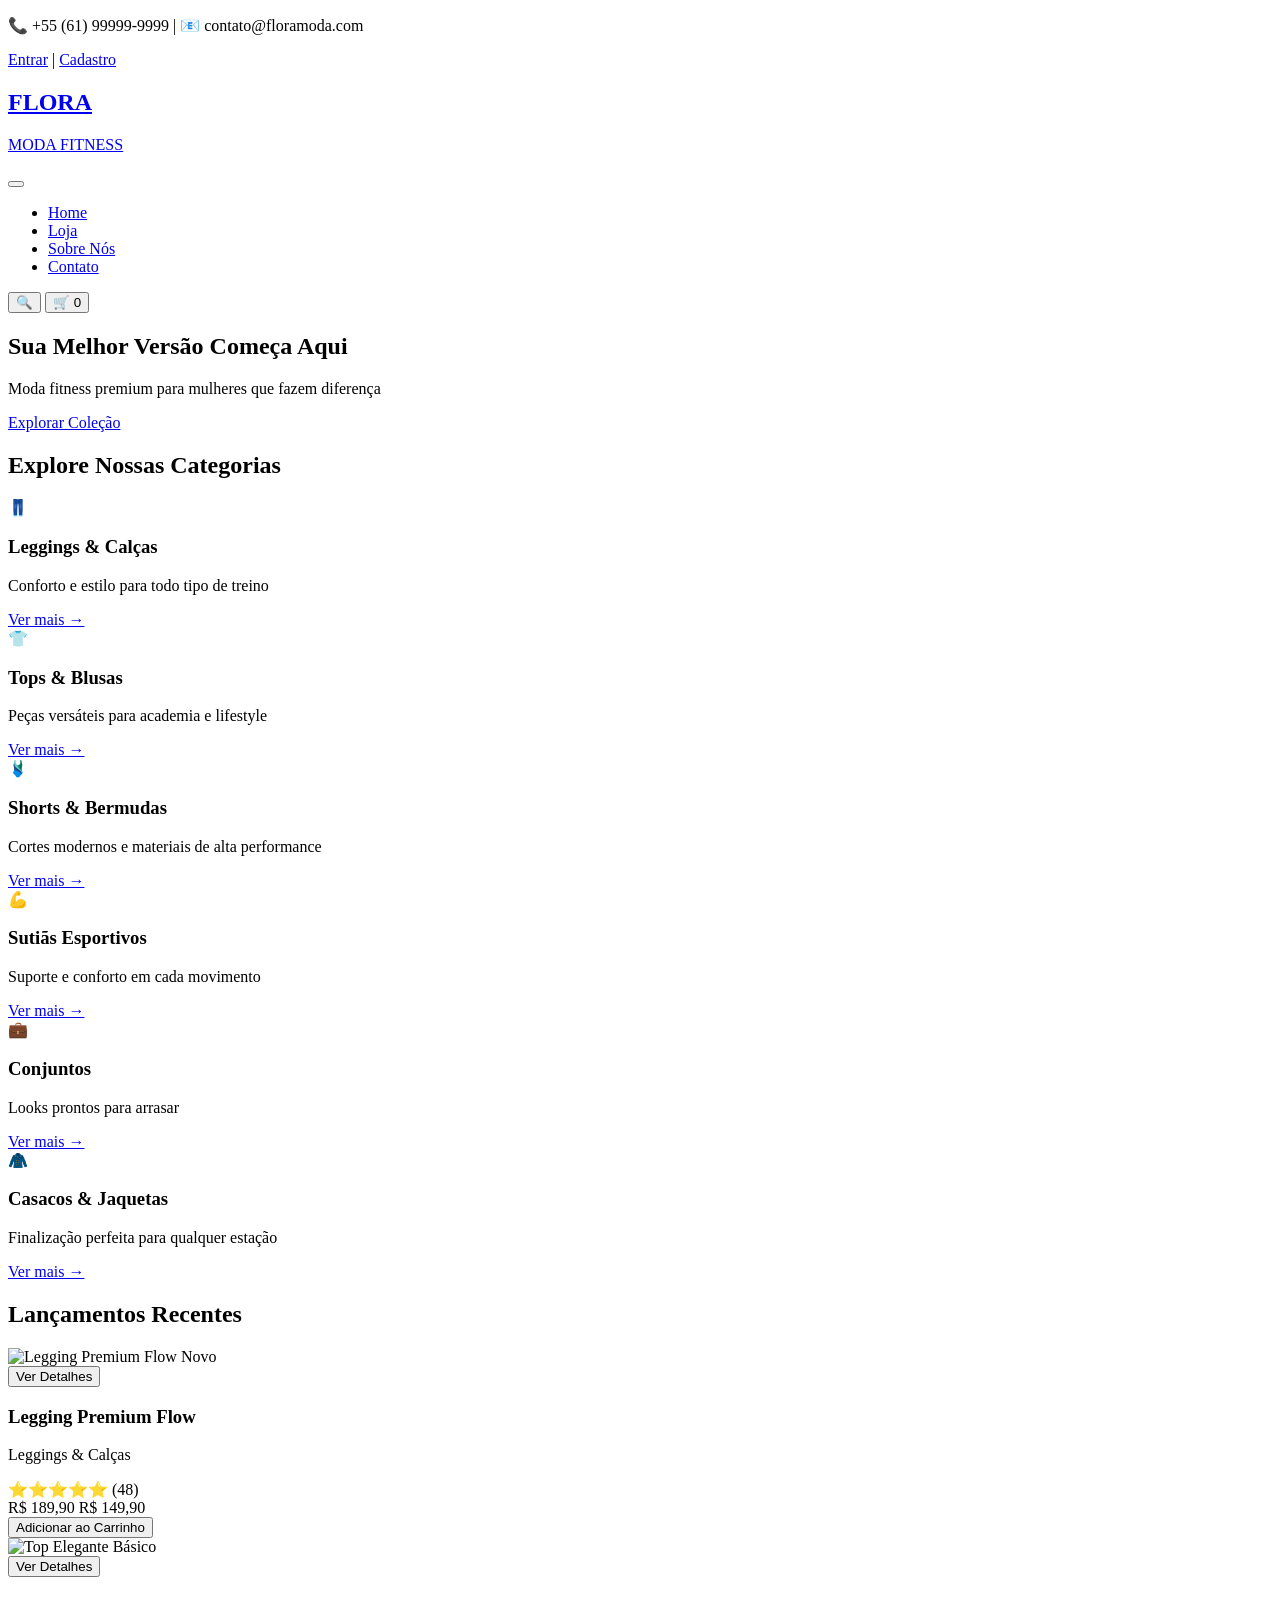
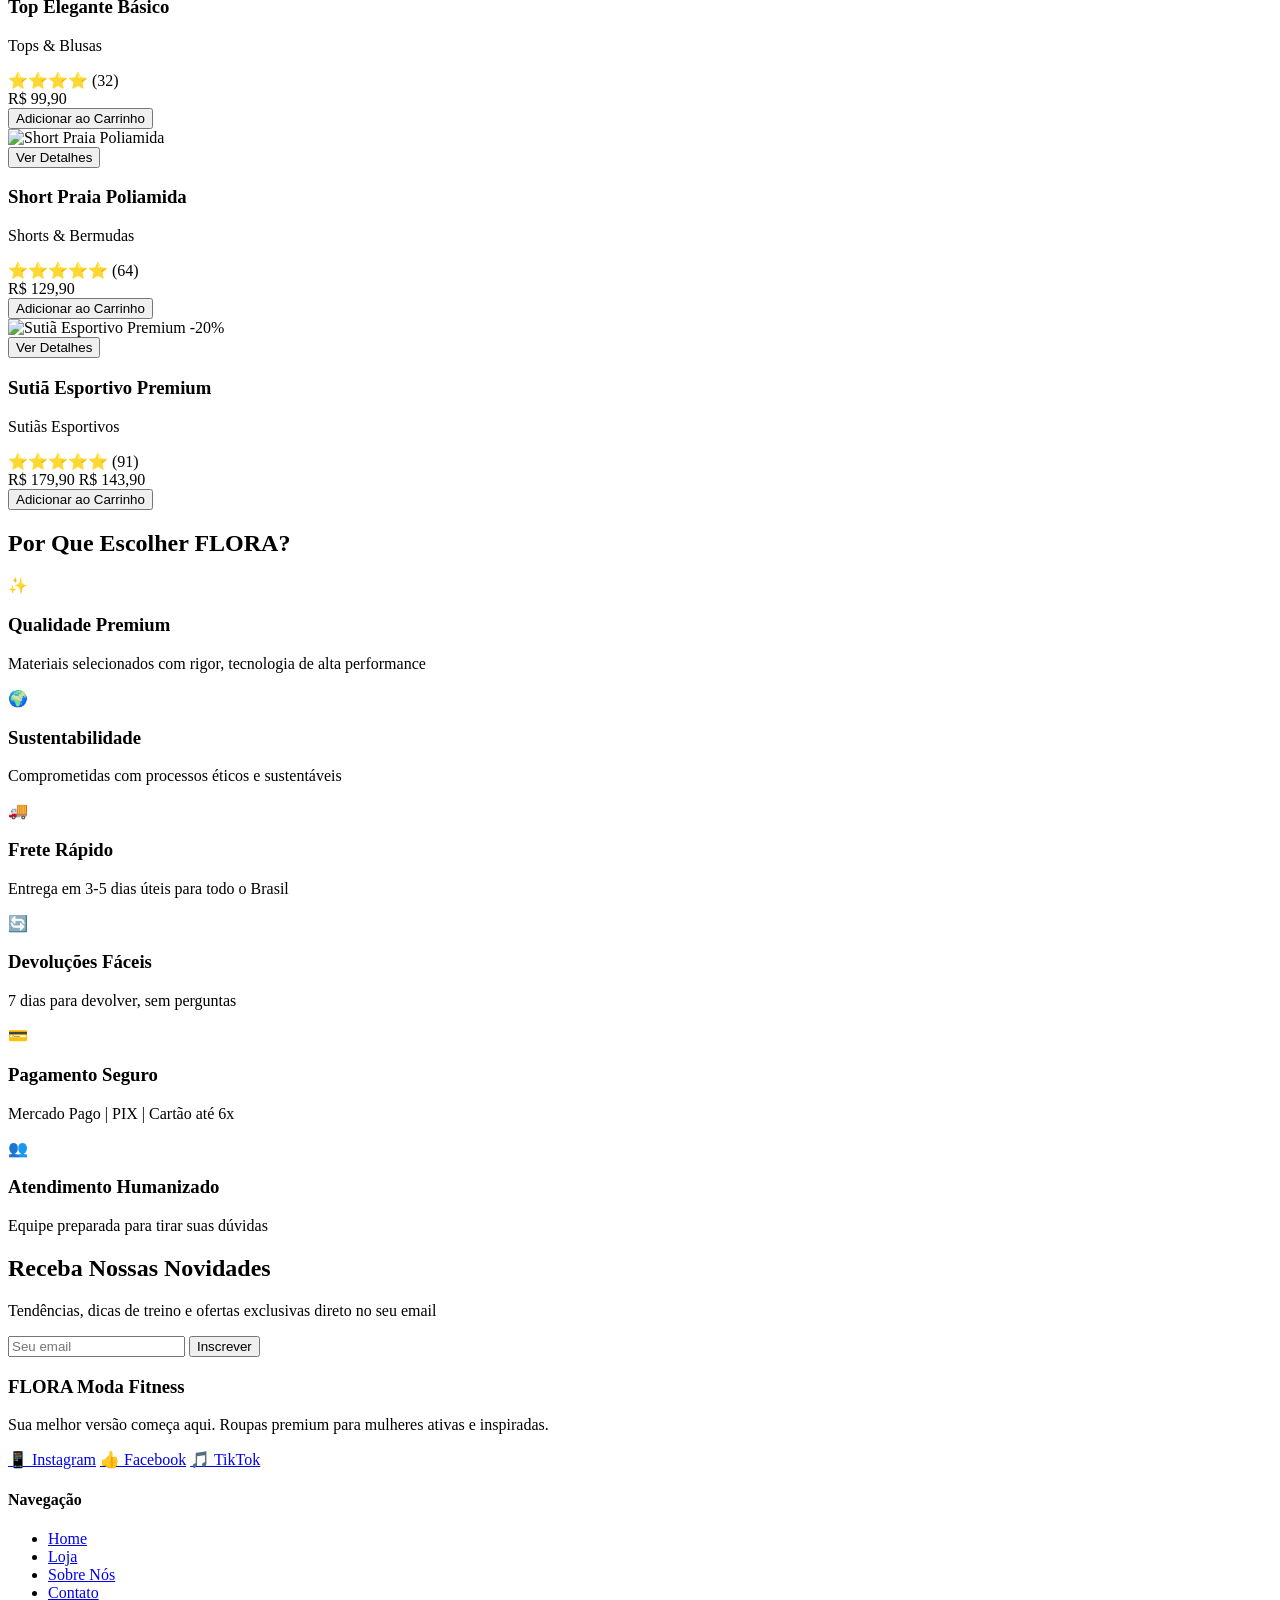
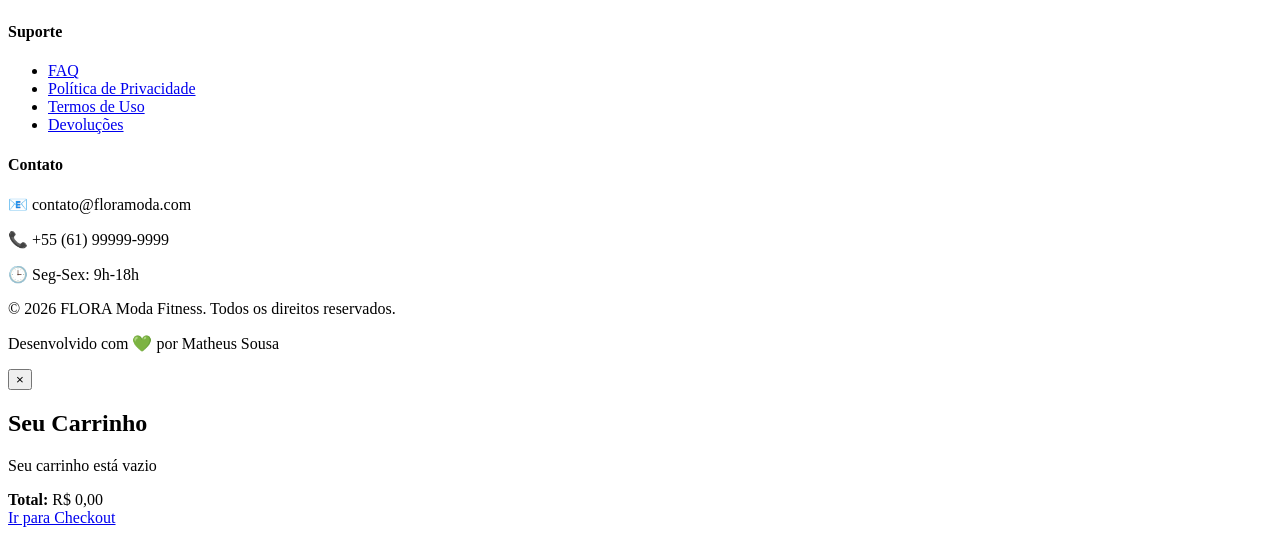
==== index.html @ bccee23c "first" ====
<!DOCTYPE html>
<html lang="pt-BR">
<head>
    <meta charset="UTF-8">
    <meta name="viewport" content="width=device-width, initial-scale=1.0">
    <meta name="description" content="FLORA Moda Fitness - Roupas premium para mulheres ativas">
    <title>FLORA Moda Fitness | Roupas Premium para Treino e Lifestyle</title>
    
    <link rel="stylesheet" href="css/style.css">
    <link rel="stylesheet" href="css/componentes.css">
    <link rel="stylesheet" href="css/responsivo.css">
    <link rel="preconnect" href="https://fonts.googleapis.com">
    <link rel="preconnect" href="https://fonts.gstatic.com" crossorigin>
    <link href="https://fonts.googleapis.com/css2?family=Playfair+Display:wght@700&family=Poppins:wght@300;400;600;700&display=swap" rel="stylesheet">
</head>
<body>
    <!-- HEADER/NAVEGAÇÃO -->
    <header class="header">
        <div class="header-top">
            <div class="container">
                <div class="header-top-content">
                    <p>📞 +55 (61) 99999-9999 | 📧 contato@floramoda.com</p>
                    <div class="header-links">
                        <a href="#">Entrar</a>
                        <span>|</span>
                        <a href="#">Cadastro</a>
                    </div>
                </div>
            </div>
        </div>

        <nav class="navbar">
            <div class="container">
                <div class="navbar-content">
                    <div class="logo">
                        <a href="index.html">
                            <h1>FLORA</h1>
                            <p>MODA FITNESS</p>
                        </a>
                    </div>

                    <button class="menu-toggle" id="menuToggle">
                        <span></span>
                        <span></span>
                        <span></span>
                    </button>

                    <ul class="nav-links" id="navLinks">
                        <li><a href="index.html">Home</a></li>
                        <li><a href="pages/catalogo.html">Loja</a></li>
                        <li><a href="pages/sobre.html">Sobre Nós</a></li>
                        <li><a href="pages/contato.html">Contato</a></li>
                    </ul>

                    <div class="header-actions">
                        <button class="btn-search">🔍</button>
                        <button class="btn-cart" id="cartBtn">
                            🛒
                            <span class="cart-count" id="cartCount">0</span>
                        </button>
                    </div>
                </div>
            </div>
        </nav>
    </header>

    <!-- HERO SECTION -->
    <section class="hero">
        <div class="hero-content">
            <h2>Sua Melhor Versão Começa Aqui</h2>
            <p>Moda fitness premium para mulheres que fazem diferença</p>
            <a href="pages/catalogo.html" class="btn btn-primary">Explorar Coleção</a>
        </div>
    </section>

    <!-- CATEGORIAS PRINCIPAIS -->
    <section class="categorias">
        <div class="container">
            <h2 class="section-title">Explore Nossas Categorias</h2>
            <div class="categorias-grid">
                <div class="categoria-card">
                    <div class="categoria-icon">👖</div>
                    <h3>Leggings & Calças</h3>
                    <p>Conforto e estilo para todo tipo de treino</p>
                    <a href="pages/catalogo.html?cat=leggings" class="link-arrow">Ver mais →</a>
                </div>
                <div class="categoria-card">
                    <div class="categoria-icon">👕</div>
                    <h3>Tops & Blusas</h3>
                    <p>Peças versáteis para academia e lifestyle</p>
                    <a href="pages/catalogo.html?cat=tops" class="link-arrow">Ver mais →</a>
                </div>
                <div class="categoria-card">
                    <div class="categoria-icon">🩱</div>
                    <h3>Shorts & Bermudas</h3>
                    <p>Cortes modernos e materiais de alta performance</p>
                    <a href="pages/catalogo.html?cat=shorts" class="link-arrow">Ver mais →</a>
                </div>
                <div class="categoria-card">
                    <div class="categoria-icon">💪</div>
                    <h3>Sutiãs Esportivos</h3>
                    <p>Suporte e conforto em cada movimento</p>
                    <a href="pages/catalogo.html?cat=sutias" class="link-arrow">Ver mais →</a>
                </div>
                <div class="categoria-card">
                    <div class="categoria-icon">💼</div>
                    <h3>Conjuntos</h3>
                    <p>Looks prontos para arrasar</p>
                    <a href="pages/catalogo.html?cat=conjuntos" class="link-arrow">Ver mais →</a>
                </div>
                <div class="categoria-card">
                    <div class="categoria-icon">🧥</div>
                    <h3>Casacos & Jaquetas</h3>
                    <p>Finalização perfeita para qualquer estação</p>
                    <a href="pages/catalogo.html?cat=casacos" class="link-arrow">Ver mais →</a>
                </div>
            </div>
        </div>
    </section>

    <!-- PRODUTOS EM DESTAQUE -->
    <section class="destaques">
        <div class="container">
            <h2 class="section-title">Lançamentos Recentes</h2>
            <div class="produtos-grid">
                <div class="produto-card">
                    <div class="produto-imagem">
                        <img src="assets/imagens/produtos/legging-premium.jpg" alt="Legging Premium Flow">
                        <span class="badge-novo">Novo</span>
                        <div class="produto-hover">
                            <button class="btn btn-secondary">Ver Detalhes</button>
                        </div>
                    </div>
                    <div class="produto-info">
                        <h3>Legging Premium Flow</h3>
                        <p class="categoria-label">Leggings & Calças</p>
                        <div class="rating">⭐⭐⭐⭐⭐ (48)</div>
                        <div class="produto-preco">
                            <span class="preco-original">R$ 189,90</span>
                            <span class="preco-atual">R$ 149,90</span>
                        </div>
                        <button class="btn btn-add-cart" data-produto="1">Adicionar ao Carrinho</button>
                    </div>
                </div>

                <div class="produto-card">
                    <div class="produto-imagem">
                        <img src="assets/imagens/produtos/top-elegante.jpg" alt="Top Elegante Básico">
                        <div class="produto-hover">
                            <button class="btn btn-secondary">Ver Detalhes</button>
                        </div>
                    </div>
                    <div class="produto-info">
                        <h3>Top Elegante Básico</h3>
                        <p class="categoria-label">Tops & Blusas</p>
                        <div class="rating">⭐⭐⭐⭐ (32)</div>
                        <div class="produto-preco">
                            <span class="preco-atual">R$ 99,90</span>
                        </div>
                        <button class="btn btn-add-cart" data-produto="2">Adicionar ao Carrinho</button>
                    </div>
                </div>

                <div class="produto-card">
                    <div class="produto-imagem">
                        <img src="assets/imagens/produtos/short-premium.jpg" alt="Short Praia Poliamida">
                        <div class="produto-hover">
                            <button class="btn btn-secondary">Ver Detalhes</button>
                        </div>
                    </div>
                    <div class="produto-info">
                        <h3>Short Praia Poliamida</h3>
                        <p class="categoria-label">Shorts & Bermudas</p>
                        <div class="rating">⭐⭐⭐⭐⭐ (64)</div>
                        <div class="produto-preco">
                            <span class="preco-atual">R$ 129,90</span>
                        </div>
                        <button class="btn btn-add-cart" data-produto="3">Adicionar ao Carrinho</button>
                    </div>
                </div>

                <div class="produto-card">
                    <div class="produto-imagem">
                        <img src="assets/imagens/produtos/sutia-esportivo.jpg" alt="Sutiã Esportivo Premium">
                        <span class="badge-desconto">-20%</span>
                        <div class="produto-hover">
                            <button class="btn btn-secondary">Ver Detalhes</button>
                        </div>
                    </div>
                    <div class="produto-info">
                        <h3>Sutiã Esportivo Premium</h3>
                        <p class="categoria-label">Sutiãs Esportivos</p>
                        <div class="rating">⭐⭐⭐⭐⭐ (91)</div>
                        <div class="produto-preco">
                            <span class="preco-original">R$ 179,90</span>
                            <span class="preco-atual">R$ 143,90</span>
                        </div>
                        <button class="btn btn-add-cart" data-produto="4">Adicionar ao Carrinho</button>
                    </div>
                </div>
            </div>
        </div>
    </section>

    <!-- SEÇÃO POR QUE FLORA -->
    <section class="diferenciais">
        <div class="container">
            <h2 class="section-title">Por Que Escolher FLORA?</h2>
            <div class="diferenciais-grid">
                <div class="diferencial-item">
                    <div class="diferencial-icon">✨</div>
                    <h3>Qualidade Premium</h3>
                    <p>Materiais selecionados com rigor, tecnologia de alta performance</p>
                </div>
                <div class="diferencial-item">
                    <div class="diferencial-icon">🌍</div>
                    <h3>Sustentabilidade</h3>
                    <p>Comprometidas com processos éticos e sustentáveis</p>
                </div>
                <div class="diferencial-item">
                    <div class="diferencial-icon">🚚</div>
                    <h3>Frete Rápido</h3>
                    <p>Entrega em 3-5 dias úteis para todo o Brasil</p>
                </div>
                <div class="diferencial-item">
                    <div class="diferencial-icon">🔄</div>
                    <h3>Devoluções Fáceis</h3>
                    <p>7 dias para devolver, sem perguntas</p>
                </div>
                <div class="diferencial-item">
                    <div class="diferencial-icon">💳</div>
                    <h3>Pagamento Seguro</h3>
                    <p>Mercado Pago | PIX | Cartão até 6x</p>
                </div>
                <div class="diferencial-item">
                    <div class="diferencial-icon">👥</div>
                    <h3>Atendimento Humanizado</h3>
                    <p>Equipe preparada para tirar suas dúvidas</p>
                </div>
            </div>
        </div>
    </section>

    <!-- NEWSLETTER -->
    <section class="newsletter">
        <div class="container">
            <div class="newsletter-content">
                <h2>Receba Nossas Novidades</h2>
                <p>Tendências, dicas de treino e ofertas exclusivas direto no seu email</p>
                <form class="newsletter-form" id="newsletterForm">
                    <input type="email" placeholder="Seu email" required>
                    <button type="submit" class="btn btn-primary">Inscrever</button>
                </form>
            </div>
        </div>
    </section>

    <!-- FOOTER -->
    <footer class="footer">
        <div class="container">
            <div class="footer-content">
                <div class="footer-section">
                    <h3>FLORA Moda Fitness</h3>
                    <p>Sua melhor versão começa aqui. Roupas premium para mulheres ativas e inspiradas.</p>
                    <div class="social-links">
                        <a href="#" title="Instagram">📱 Instagram</a>
                        <a href="#" title="Facebook">👍 Facebook</a>
                        <a href="#" title="TikTok">🎵 TikTok</a>
                    </div>
                </div>
                <div class="footer-section">
                    <h4>Navegação</h4>
                    <ul>
                        <li><a href="index.html">Home</a></li>
                        <li><a href="pages/catalogo.html">Loja</a></li>
                        <li><a href="pages/sobre.html">Sobre Nós</a></li>
                        <li><a href="pages/contato.html">Contato</a></li>
                    </ul>
                </div>
                <div class="footer-section">
                    <h4>Suporte</h4>
                    <ul>
                        <li><a href="#">FAQ</a></li>
                        <li><a href="#">Política de Privacidade</a></li>
                        <li><a href="#">Termos de Uso</a></li>
                        <li><a href="#">Devoluções</a></li>
                    </ul>
                </div>
                <div class="footer-section">
                    <h4>Contato</h4>
                    <p>📧 contato@floramoda.com</p>
                    <p>📞 +55 (61) 99999-9999</p>
                    <p>🕒 Seg-Sex: 9h-18h</p>
                </div>
            </div>
            <div class="footer-bottom">
                <p>&copy; 2026 FLORA Moda Fitness. Todos os direitos reservados.</p>
                <p>Desenvolvido com 💚 por Matheus Sousa</p>
            </div>
        </div>
    </footer>

    <!-- CARRINHO MODAL -->
    <div class="cart-modal" id="cartModal">
        <div class="cart-modal-content">
            <button class="close-modal" id="closeCart">&times;</button>
            <h2>Seu Carrinho</h2>
            <div class="cart-items" id="cartItems">
                <p class="cart-vazio">Seu carrinho está vazio</p>
            </div>
            <div class="cart-total">
                <strong>Total:</strong>
                <span id="cartTotal">R$ 0,00</span>
            </div>
            <a href="pages/checkout.html" class="btn btn-primary" style="width: 100%; text-align: center;">Ir para Checkout</a>
        </div>
    </div>

    <script src="js/main.js"></script>
    <script src="js/carrinho.js"></script>
    <script src="js/navegacao.js"></script>
</body>
</html>
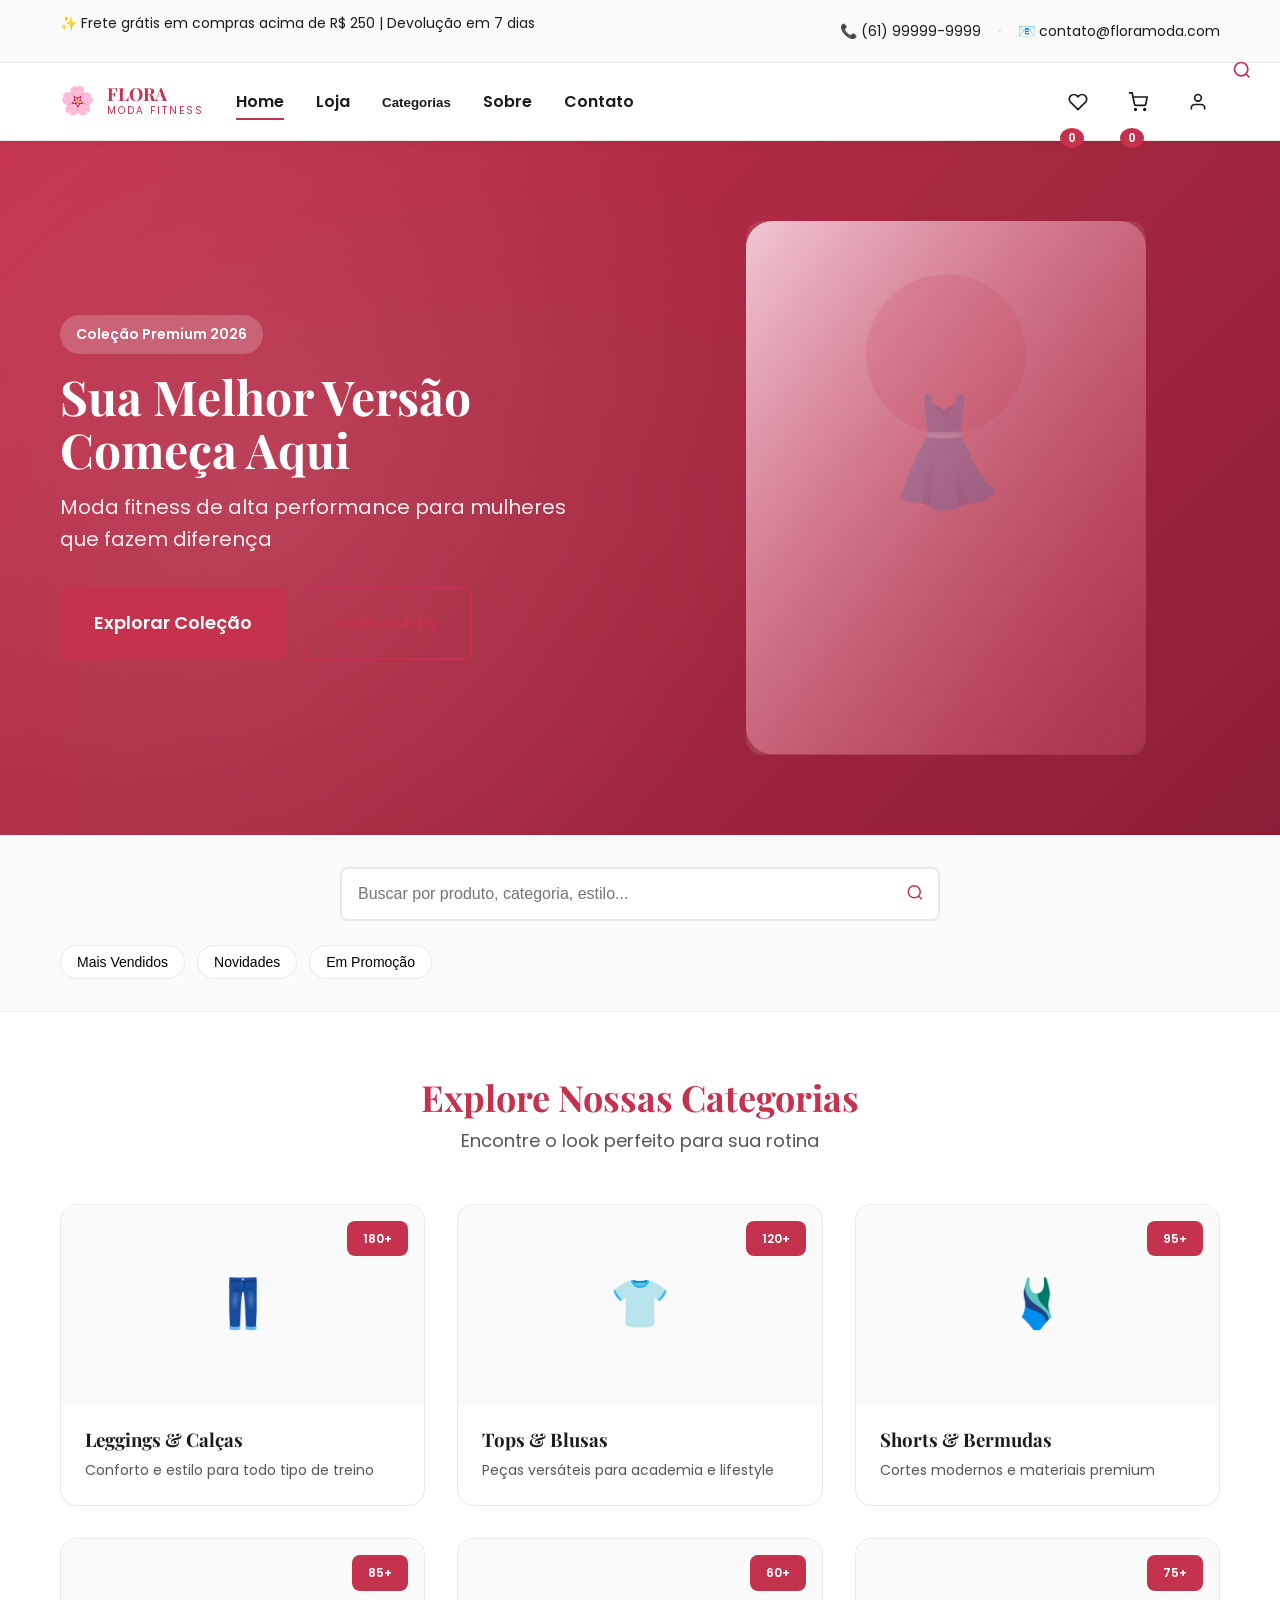
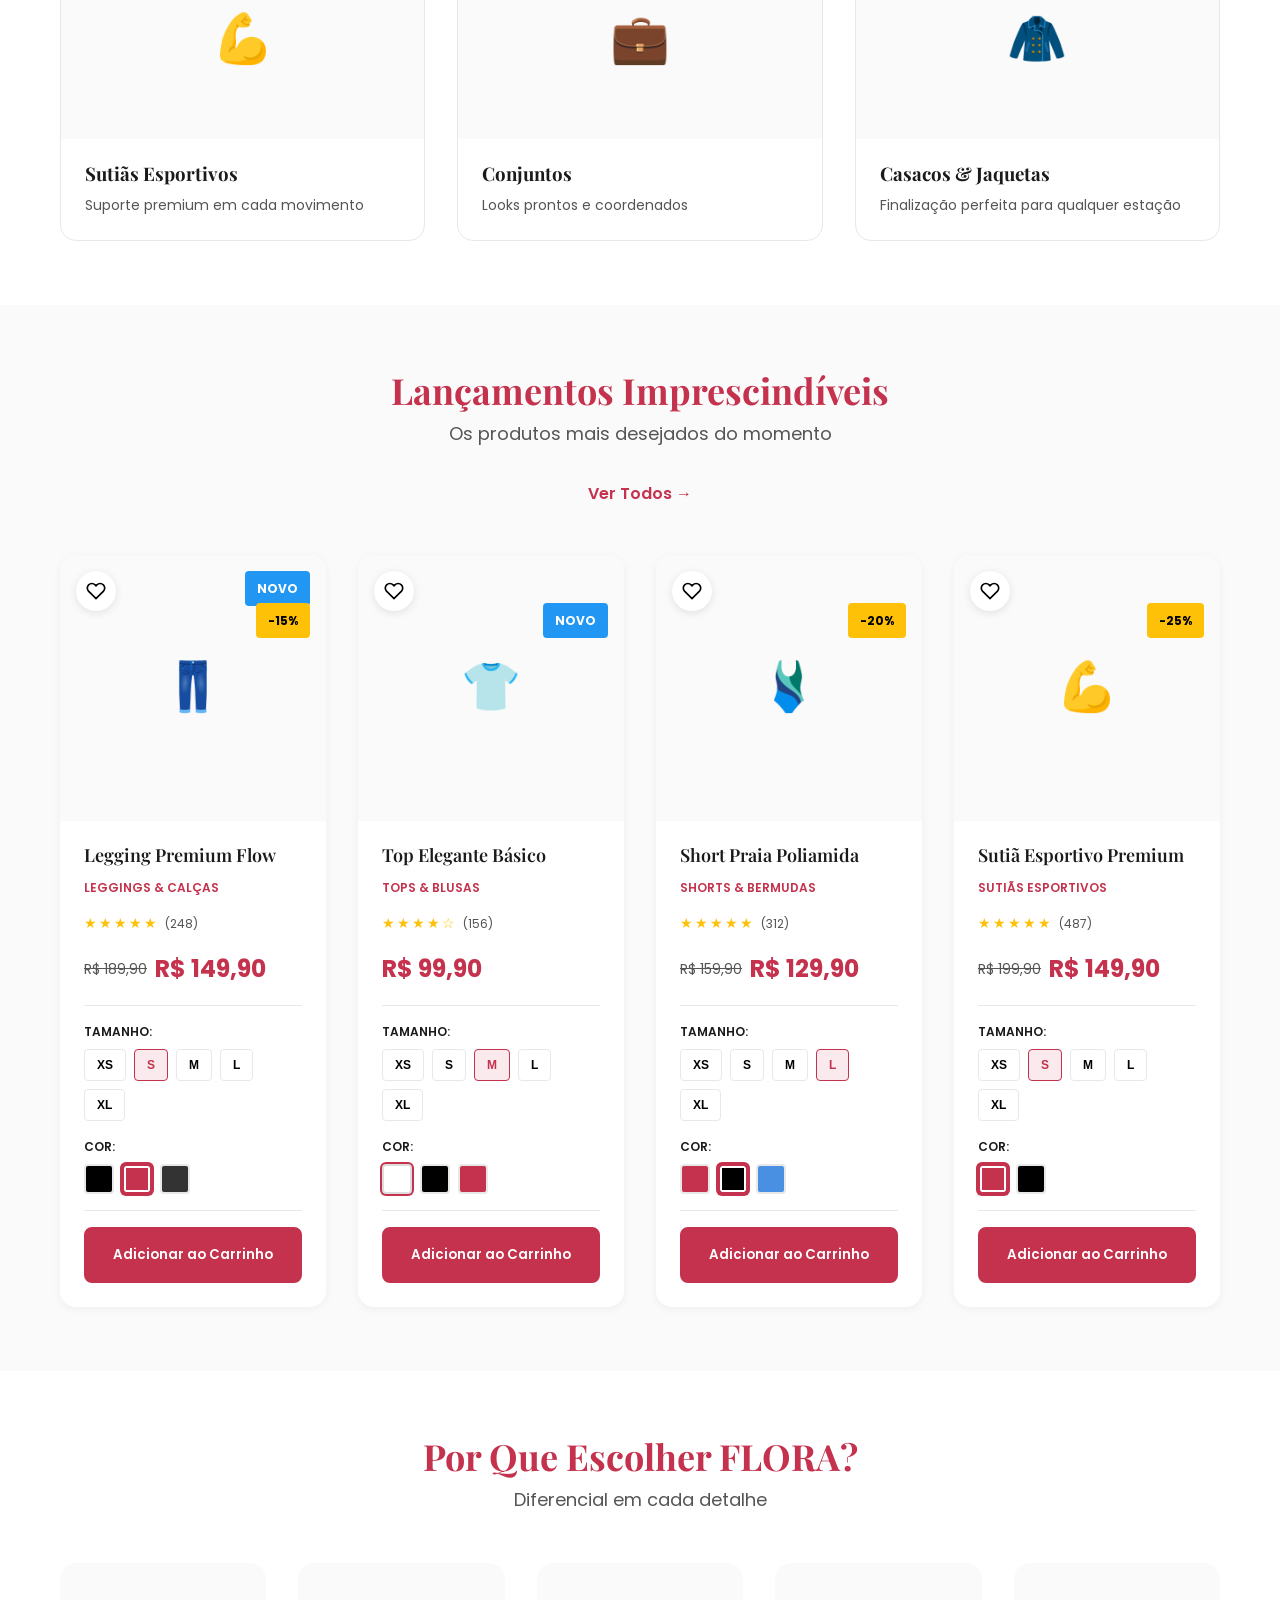
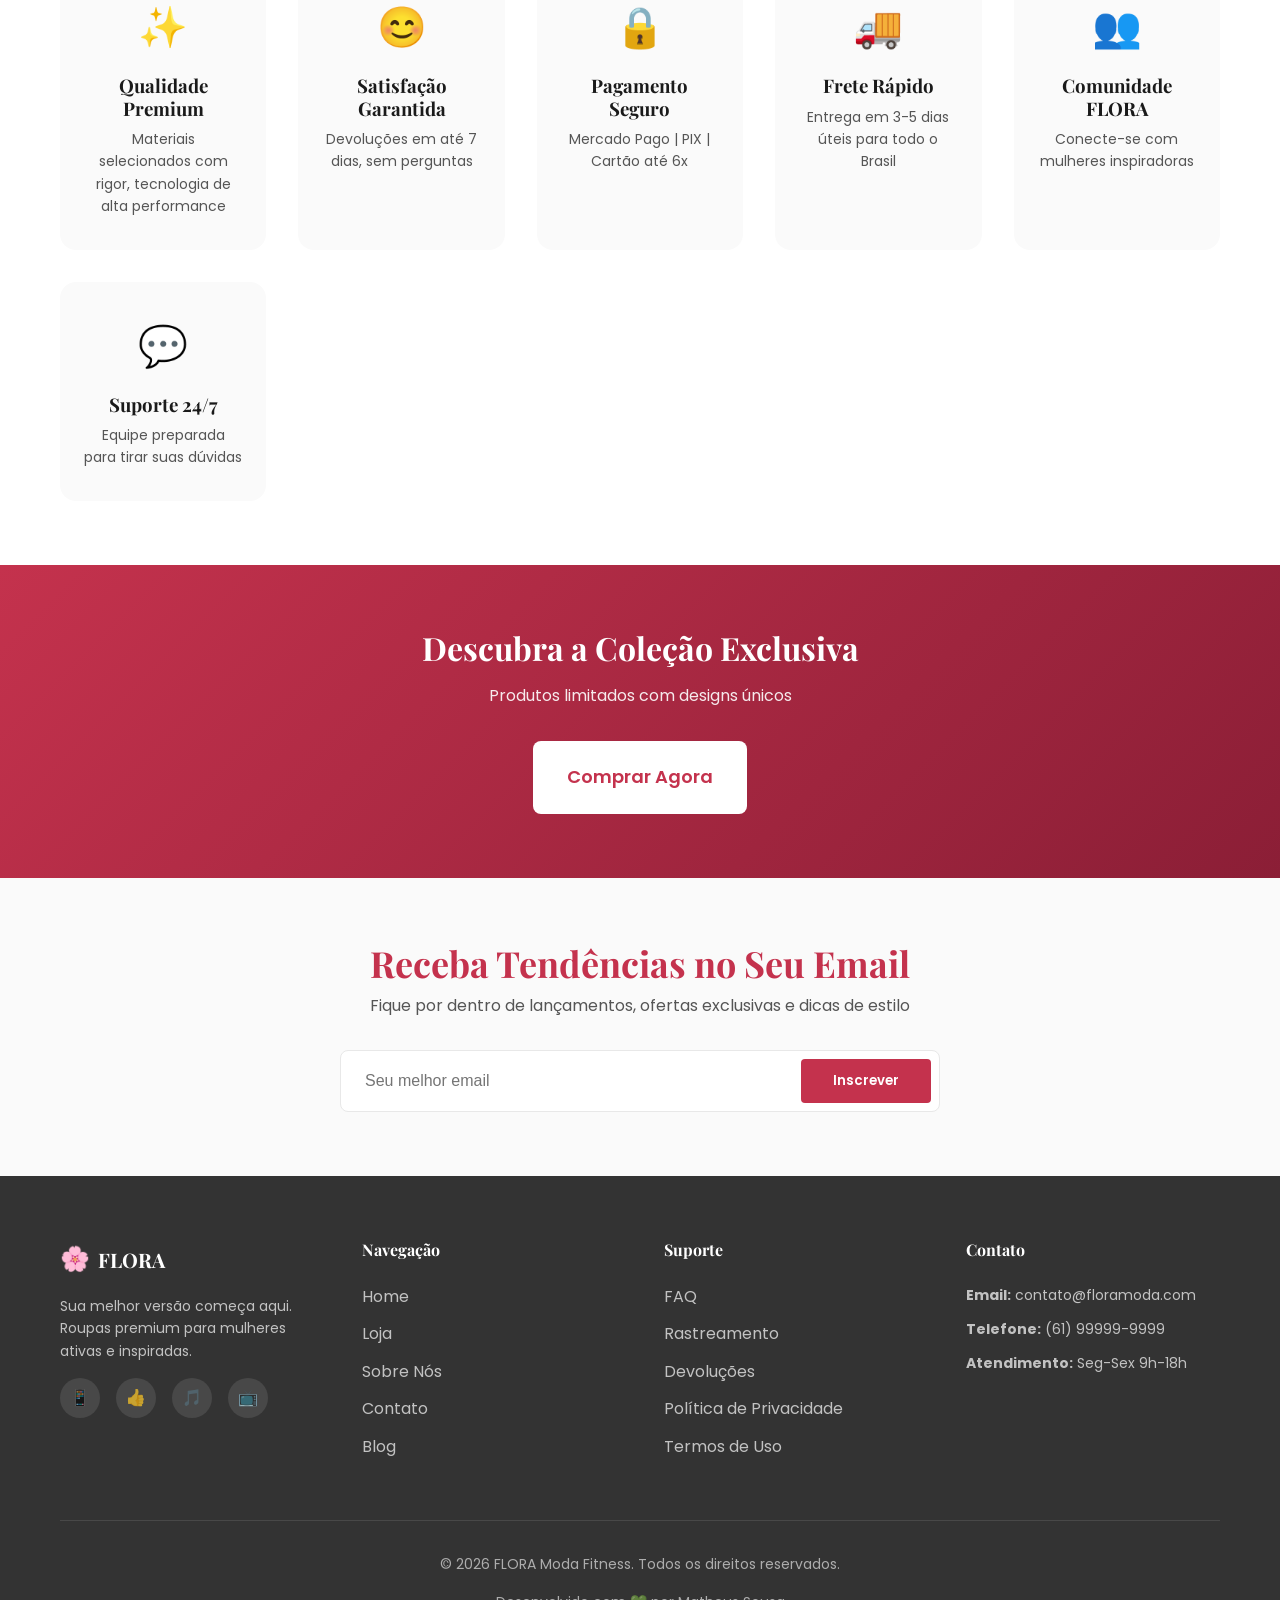
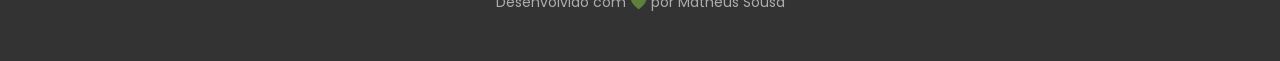
==== commit 96f035ca: "att" ====
--- a/index.html
+++ b/index.html
@@ -3,62 +3,91 @@
 <head>
     <meta charset="UTF-8">
     <meta name="viewport" content="width=device-width, initial-scale=1.0">
-    <meta name="description" content="FLORA Moda Fitness - Roupas premium para mulheres ativas">
-    <title>FLORA Moda Fitness | Roupas Premium para Treino e Lifestyle</title>
-    
-    <link rel="stylesheet" href="css/style.css">
-    <link rel="stylesheet" href="css/componentes.css">
-    <link rel="stylesheet" href="css/responsivo.css">
+    <meta name="description" content="FLORA Moda Fitness - Roupas Premium para Mulheres Ativas">
+    <title>FLORA Moda Fitness | Moda Premium para Fitness e Lifestyle</title>
     <link rel="preconnect" href="https://fonts.googleapis.com">
     <link rel="preconnect" href="https://fonts.gstatic.com" crossorigin>
-    <link href="https://fonts.googleapis.com/css2?family=Playfair+Display:wght@700&family=Poppins:wght@300;400;600;700&display=swap" rel="stylesheet">
+    <link href="https://fonts.googleapis.com/css2?family=Playfair+Display:wght@400;500;600;700&family=Poppins:wght@300;400;500;600;700&display=swap" rel="stylesheet">
+    <link rel="stylesheet" href="css/style.css">
 </head>
 <body>
-    <!-- HEADER/NAVEGAÇÃO -->
+    <!-- HEADER PREMIUM -->
     <header class="header">
         <div class="header-top">
             <div class="container">
                 <div class="header-top-content">
-                    <p>📞 +55 (61) 99999-9999 | 📧 contato@floramoda.com</p>
-                    <div class="header-links">
-                        <a href="#">Entrar</a>
-                        <span>|</span>
-                        <a href="#">Cadastro</a>
+                    <p>✨ Frete grátis em compras acima de R$ 250 | Devolução em 7 dias</p>
+                    <div class="header-top-right">
+                        <span>📞 (61) 99999-9999</span>
+                        <span class="separator">•</span>
+                        <span>📧 contato@floramoda.com</span>
                     </div>
                 </div>
             </div>
         </div>
 
         <nav class="navbar">
-            <div class="container">
-                <div class="navbar-content">
-                    <div class="logo">
-                        <a href="index.html">
+            <div class="container navbar-wrapper">
+                <div class="logo">
+                    <a href="index.html" class="logo-link">
+                        <span class="logo-icon">🌸</span>
+                        <div class="logo-text">
                             <h1>FLORA</h1>
                             <p>MODA FITNESS</p>
-                        </a>
-                    </div>
-
-                    <button class="menu-toggle" id="menuToggle">
-                        <span></span>
-                        <span></span>
-                        <span></span>
+                        </div>
+                    </a>
+                </div>
+
+                <button class="menu-toggle" id="menuToggle" aria-label="Menu">
+                    <span></span>
+                    <span></span>
+                    <span></span>
+                </button>
+
+                <nav class="nav-menu" id="navMenu">
+                    <a href="index.html" class="nav-item active">Home</a>
+                    <a href="pages/catalogo.html" class="nav-item">Loja</a>
+                    <div class="nav-dropdown">
+                        <button class="nav-item">Categorias</button>
+                        <div class="dropdown-menu">
+                            <a href="pages/catalogo.html?cat=leggings">Leggings & Calças</a>
+                            <a href="pages/catalogo.html?cat=tops">Tops & Blusas</a>
+                            <a href="pages/catalogo.html?cat=shorts">Shorts & Bermudas</a>
+                            <a href="pages/catalogo.html?cat=sutias">Sutiãs Esportivos</a>
+                            <a href="pages/catalogo.html?cat=conjuntos">Conjuntos</a>
+                        </div>
+                    </div>
+                    <a href="#" class="nav-item">Sobre</a>
+                    <a href="#" class="nav-item">Contato</a>
+                </nav>
+
+                <div class="header-actions">
+                    <button class="icon-btn search-btn" aria-label="Buscar">
+                        <svg viewBox="0 0 24 24" fill="none" stroke="currentColor" stroke-width="2" width="20" height="20">
+                            <circle cx="11" cy="11" r="8"></circle>
+                            <path d="m21 21-4.35-4.35"></path>
+                        </svg>
                     </button>
-
-                    <ul class="nav-links" id="navLinks">
-                        <li><a href="index.html">Home</a></li>
-                        <li><a href="pages/catalogo.html">Loja</a></li>
-                        <li><a href="pages/sobre.html">Sobre Nós</a></li>
-                        <li><a href="pages/contato.html">Contato</a></li>
-                    </ul>
-
-                    <div class="header-actions">
-                        <button class="btn-search">🔍</button>
-                        <button class="btn-cart" id="cartBtn">
-                            🛒
-                            <span class="cart-count" id="cartCount">0</span>
-                        </button>
-                    </div>
+                    <button class="icon-btn favorites-btn" aria-label="Favoritos">
+                        <svg viewBox="0 0 24 24" fill="none" stroke="currentColor" stroke-width="2" width="20" height="20">
+                            <path d="M20.84 4.61a5.5 5.5 0 0 0-7.78 0L12 5.67l-1.06-1.06a5.5 5.5 0 0 0-7.78 7.78l1.06 1.06L12 21.23l7.78-7.78 1.06-1.06a5.5 5.5 0 0 0 0-7.78z"></path>
+                        </svg>
+                        <span class="badge">0</span>
+                    </button>
+                    <button class="icon-btn cart-btn" id="cartBtn" aria-label="Carrinho">
+                        <svg viewBox="0 0 24 24" fill="none" stroke="currentColor" stroke-width="2" width="20" height="20">
+                            <circle cx="9" cy="21" r="1"></circle>
+                            <circle cx="20" cy="21" r="1"></circle>
+                            <path d="M1 1h4l2.68 13.39a2 2 0 0 0 2 1.61h9.72a2 2 0 0 0 2-1.61L23 6H6"></path>
+                        </svg>
+                        <span class="badge" id="cartCount">0</span>
+                    </button>
+                    <button class="icon-btn account-btn" aria-label="Minha Conta">
+                        <svg viewBox="0 0 24 24" fill="none" stroke="currentColor" stroke-width="2" width="20" height="20">
+                            <path d="M20 21v-2a4 4 0 0 0-4-4H8a4 4 0 0 0-4 4v2"></path>
+                            <circle cx="12" cy="7" r="4"></circle>
+                        </svg>
+                    </button>
                 </div>
             </div>
         </nav>
@@ -66,189 +95,418 @@
 
     <!-- HERO SECTION -->
     <section class="hero">
-        <div class="hero-content">
-            <h2>Sua Melhor Versão Começa Aqui</h2>
-            <p>Moda fitness premium para mulheres que fazem diferença</p>
-            <a href="pages/catalogo.html" class="btn btn-primary">Explorar Coleção</a>
-        </div>
-    </section>
-
-    <!-- CATEGORIAS PRINCIPAIS -->
-    <section class="categorias">
-        <div class="container">
-            <h2 class="section-title">Explore Nossas Categorias</h2>
+        <div class="hero-overlay"></div>
+        <div class="container hero-content">
+            <div class="hero-text">
+                <span class="hero-badge">Coleção Premium 2026</span>
+                <h1 class="hero-title">Sua Melhor Versão Começa Aqui</h1>
+                <p class="hero-subtitle">Moda fitness de alta performance para mulheres que fazem diferença</p>
+                <div class="hero-cta">
+                    <a href="pages/catalogo.html" class="btn btn-primary btn-lg">Explorar Coleção</a>
+                    <a href="#diferenciais" class="btn btn-outline btn-lg">Saiba Mais</a>
+                </div>
+            </div>
+            <div class="hero-image">
+                <div class="hero-placeholder">
+                    <svg viewBox="0 0 300 400" xmlns="http://www.w3.org/2000/svg">
+                        <defs>
+                            <linearGradient id="heroGrad" x1="0%" y1="0%" x2="100%" y2="100%">
+                                <stop offset="0%" style="stop-color:#f0c8d4;stop-opacity:1" />
+                                <stop offset="100%" style="stop-color:#c4324d;stop-opacity:0.3" />
+                            </linearGradient>
+                        </defs>
+                        <rect width="300" height="400" fill="url(#heroGrad)" rx="20"/>
+                        <circle cx="150" cy="100" r="60" fill="#c4324d" opacity="0.15"/>
+                        <text x="150" y="200" font-size="80" text-anchor="middle" fill="#c4324d" opacity="0.2">👗</text>
+                    </svg>
+                </div>
+            </div>
+        </div>
+    </section>
+
+    <!-- SEARCH BAR -->
+    <section class="search-bar">
+        <div class="container">
+            <div class="search-box">
+                <input type="text" class="search-input" placeholder="Buscar por produto, categoria, estilo...">
+                <button class="search-btn">
+                    <svg viewBox="0 0 24 24" fill="none" stroke="currentColor" stroke-width="2" width="18" height="18">
+                        <circle cx="11" cy="11" r="8"></circle>
+                        <path d="m21 21-4.35-4.35"></path>
+                    </svg>
+                </button>
+            </div>
+            <div class="search-filters">
+                <button class="filter-chip">Mais Vendidos</button>
+                <button class="filter-chip">Novidades</button>
+                <button class="filter-chip">Em Promoção</button>
+            </div>
+        </div>
+    </section>
+
+    <!-- CATEGORIAS -->
+    <section class="section-categorias">
+        <div class="container">
+            <div class="section-header">
+                <h2>Explore Nossas Categorias</h2>
+                <p>Encontre o look perfeito para sua rotina</p>
+            </div>
+
             <div class="categorias-grid">
-                <div class="categoria-card">
-                    <div class="categoria-icon">👖</div>
+                <a href="pages/catalogo.html?cat=leggings" class="categoria-card">
+                    <div class="categoria-image">
+                        <span class="categoria-icon">👖</span>
+                        <span class="categoria-count">180+</span>
+                    </div>
                     <h3>Leggings & Calças</h3>
                     <p>Conforto e estilo para todo tipo de treino</p>
-                    <a href="pages/catalogo.html?cat=leggings" class="link-arrow">Ver mais →</a>
-                </div>
-                <div class="categoria-card">
-                    <div class="categoria-icon">👕</div>
+                </a>
+
+                <a href="pages/catalogo.html?cat=tops" class="categoria-card">
+                    <div class="categoria-image">
+                        <span class="categoria-icon">👕</span>
+                        <span class="categoria-count">120+</span>
+                    </div>
                     <h3>Tops & Blusas</h3>
                     <p>Peças versáteis para academia e lifestyle</p>
-                    <a href="pages/catalogo.html?cat=tops" class="link-arrow">Ver mais →</a>
-                </div>
-                <div class="categoria-card">
-                    <div class="categoria-icon">🩱</div>
+                </a>
+
+                <a href="pages/catalogo.html?cat=shorts" class="categoria-card">
+                    <div class="categoria-image">
+                        <span class="categoria-icon">🩱</span>
+                        <span class="categoria-count">95+</span>
+                    </div>
                     <h3>Shorts & Bermudas</h3>
-                    <p>Cortes modernos e materiais de alta performance</p>
-                    <a href="pages/catalogo.html?cat=shorts" class="link-arrow">Ver mais →</a>
-                </div>
-                <div class="categoria-card">
-                    <div class="categoria-icon">💪</div>
+                    <p>Cortes modernos e materiais premium</p>
+                </a>
+
+                <a href="pages/catalogo.html?cat=sutias" class="categoria-card">
+                    <div class="categoria-image">
+                        <span class="categoria-icon">💪</span>
+                        <span class="categoria-count">85+</span>
+                    </div>
                     <h3>Sutiãs Esportivos</h3>
-                    <p>Suporte e conforto em cada movimento</p>
-                    <a href="pages/catalogo.html?cat=sutias" class="link-arrow">Ver mais →</a>
-                </div>
-                <div class="categoria-card">
-                    <div class="categoria-icon">💼</div>
+                    <p>Suporte premium em cada movimento</p>
+                </a>
+
+                <a href="pages/catalogo.html?cat=conjuntos" class="categoria-card">
+                    <div class="categoria-image">
+                        <span class="categoria-icon">💼</span>
+                        <span class="categoria-count">60+</span>
+                    </div>
                     <h3>Conjuntos</h3>
-                    <p>Looks prontos para arrasar</p>
-                    <a href="pages/catalogo.html?cat=conjuntos" class="link-arrow">Ver mais →</a>
-                </div>
-                <div class="categoria-card">
-                    <div class="categoria-icon">🧥</div>
+                    <p>Looks prontos e coordenados</p>
+                </a>
+
+                <a href="pages/catalogo.html?cat=casacos" class="categoria-card">
+                    <div class="categoria-image">
+                        <span class="categoria-icon">🧥</span>
+                        <span class="categoria-count">75+</span>
+                    </div>
                     <h3>Casacos & Jaquetas</h3>
                     <p>Finalização perfeita para qualquer estação</p>
-                    <a href="pages/catalogo.html?cat=casacos" class="link-arrow">Ver mais →</a>
-                </div>
-            </div>
-        </div>
-    </section>
-
-    <!-- PRODUTOS EM DESTAQUE -->
-    <section class="destaques">
-        <div class="container">
-            <h2 class="section-title">Lançamentos Recentes</h2>
+                </a>
+            </div>
+        </div>
+    </section>
+
+    <!-- PRODUTOS DESTAQUE -->
+    <section class="section-produtos">
+        <div class="container">
+            <div class="section-header">
+                <h2>Lançamentos Imprescindíveis</h2>
+                <p>Os produtos mais desejados do momento</p>
+                <a href="pages/catalogo.html" class="view-all">Ver Todos →</a>
+            </div>
+
             <div class="produtos-grid">
-                <div class="produto-card">
-                    <div class="produto-imagem">
-                        <img src="assets/imagens/produtos/legging-premium.jpg" alt="Legging Premium Flow">
-                        <span class="badge-novo">Novo</span>
-                        <div class="produto-hover">
-                            <button class="btn btn-secondary">Ver Detalhes</button>
-                        </div>
-                    </div>
-                    <div class="produto-info">
-                        <h3>Legging Premium Flow</h3>
-                        <p class="categoria-label">Leggings & Calças</p>
-                        <div class="rating">⭐⭐⭐⭐⭐ (48)</div>
-                        <div class="produto-preco">
-                            <span class="preco-original">R$ 189,90</span>
-                            <span class="preco-atual">R$ 149,90</span>
-                        </div>
-                        <button class="btn btn-add-cart" data-produto="1">Adicionar ao Carrinho</button>
-                    </div>
-                </div>
-
-                <div class="produto-card">
-                    <div class="produto-imagem">
-                        <img src="assets/imagens/produtos/top-elegante.jpg" alt="Top Elegante Básico">
-                        <div class="produto-hover">
-                            <button class="btn btn-secondary">Ver Detalhes</button>
-                        </div>
-                    </div>
-                    <div class="produto-info">
-                        <h3>Top Elegante Básico</h3>
-                        <p class="categoria-label">Tops & Blusas</p>
-                        <div class="rating">⭐⭐⭐⭐ (32)</div>
-                        <div class="produto-preco">
-                            <span class="preco-atual">R$ 99,90</span>
-                        </div>
-                        <button class="btn btn-add-cart" data-produto="2">Adicionar ao Carrinho</button>
-                    </div>
-                </div>
-
-                <div class="produto-card">
-                    <div class="produto-imagem">
-                        <img src="assets/imagens/produtos/short-premium.jpg" alt="Short Praia Poliamida">
-                        <div class="produto-hover">
-                            <button class="btn btn-secondary">Ver Detalhes</button>
-                        </div>
-                    </div>
-                    <div class="produto-info">
-                        <h3>Short Praia Poliamida</h3>
-                        <p class="categoria-label">Shorts & Bermudas</p>
-                        <div class="rating">⭐⭐⭐⭐⭐ (64)</div>
-                        <div class="produto-preco">
-                            <span class="preco-atual">R$ 129,90</span>
-                        </div>
-                        <button class="btn btn-add-cart" data-produto="3">Adicionar ao Carrinho</button>
-                    </div>
-                </div>
-
-                <div class="produto-card">
-                    <div class="produto-imagem">
-                        <img src="assets/imagens/produtos/sutia-esportivo.jpg" alt="Sutiã Esportivo Premium">
-                        <span class="badge-desconto">-20%</span>
-                        <div class="produto-hover">
-                            <button class="btn btn-secondary">Ver Detalhes</button>
-                        </div>
-                    </div>
-                    <div class="produto-info">
-                        <h3>Sutiã Esportivo Premium</h3>
-                        <p class="categoria-label">Sutiãs Esportivos</p>
-                        <div class="rating">⭐⭐⭐⭐⭐ (91)</div>
-                        <div class="produto-preco">
-                            <span class="preco-original">R$ 179,90</span>
-                            <span class="preco-atual">R$ 143,90</span>
-                        </div>
-                        <button class="btn btn-add-cart" data-produto="4">Adicionar ao Carrinho</button>
-                    </div>
-                </div>
-            </div>
-        </div>
-    </section>
-
-    <!-- SEÇÃO POR QUE FLORA -->
-    <section class="diferenciais">
-        <div class="container">
-            <h2 class="section-title">Por Que Escolher FLORA?</h2>
+                <!-- Produto 1 -->
+                <div class="product-card">
+                    <div class="product-image">
+                        <div class="image-placeholder">👖</div>
+                        <span class="badge badge-novo">Novo</span>
+                        <span class="badge badge-desconto">-15%</span>
+                        <button class="btn-favorite" aria-label="Adicionar aos favoritos">
+                            <svg viewBox="0 0 24 24" fill="none" stroke="currentColor" stroke-width="2" width="20" height="20">
+                                <path d="M20.84 4.61a5.5 5.5 0 0 0-7.78 0L12 5.67l-1.06-1.06a5.5 5.5 0 0 0-7.78 7.78l1.06 1.06L12 21.23l7.78-7.78 1.06-1.06a5.5 5.5 0 0 0 0-7.78z"></path>
+                            </svg>
+                        </button>
+                        <a href="pages/produto.html?id=1" class="product-overlay-link">Ver Detalhes</a>
+                    </div>
+                    <div class="product-info">
+                        <h3 class="product-name">Legging Premium Flow</h3>
+                        <span class="product-category">Leggings & Calças</span>
+                        <div class="product-rating">
+                            <div class="stars">
+                                <span class="star">★</span>
+                                <span class="star">★</span>
+                                <span class="star">★</span>
+                                <span class="star">★</span>
+                                <span class="star">★</span>
+                            </div>
+                            <span class="rating-count">(248)</span>
+                        </div>
+                        <div class="product-price">
+                            <span class="price-old">R$ 189,90</span>
+                            <span class="price-current">R$ 149,90</span>
+                        </div>
+                        <div class="product-options">
+                            <div class="option-group">
+                                <label>Tamanho:</label>
+                                <div class="size-options">
+                                    <button class="size-btn">XS</button>
+                                    <button class="size-btn active">S</button>
+                                    <button class="size-btn">M</button>
+                                    <button class="size-btn">L</button>
+                                    <button class="size-btn">XL</button>
+                                </div>
+                            </div>
+                            <div class="option-group">
+                                <label>Cor:</label>
+                                <div class="color-options">
+                                    <button class="color-btn" style="background-color: #000;" title="Preto"></button>
+                                    <button class="color-btn active" style="background-color: #c4324d;" title="Rosa"></button>
+                                    <button class="color-btn" style="background-color: #333;" title="Cinza"></button>
+                                </div>
+                            </div>
+                        </div>
+                        <button class="btn btn-primary btn-full add-to-cart" data-id="1" data-name="Legging Premium Flow" data-price="149.90">
+                            Adicionar ao Carrinho
+                        </button>
+                    </div>
+                </div>
+
+                <!-- Produto 2 -->
+                <div class="product-card">
+                    <div class="product-image">
+                        <div class="image-placeholder">👕</div>
+                        <span class="badge badge-novo">Novo</span>
+                        <button class="btn-favorite" aria-label="Adicionar aos favoritos">
+                            <svg viewBox="0 0 24 24" fill="none" stroke="currentColor" stroke-width="2" width="20" height="20">
+                                <path d="M20.84 4.61a5.5 5.5 0 0 0-7.78 0L12 5.67l-1.06-1.06a5.5 5.5 0 0 0-7.78 7.78l1.06 1.06L12 21.23l7.78-7.78 1.06-1.06a5.5 5.5 0 0 0 0-7.78z"></path>
+                            </svg>
+                        </button>
+                        <a href="pages/produto.html?id=2" class="product-overlay-link">Ver Detalhes</a>
+                    </div>
+                    <div class="product-info">
+                        <h3 class="product-name">Top Elegante Básico</h3>
+                        <span class="product-category">Tops & Blusas</span>
+                        <div class="product-rating">
+                            <div class="stars">
+                                <span class="star">★</span>
+                                <span class="star">★</span>
+                                <span class="star">★</span>
+                                <span class="star">★</span>
+                                <span class="star">☆</span>
+                            </div>
+                            <span class="rating-count">(156)</span>
+                        </div>
+                        <div class="product-price">
+                            <span class="price-current">R$ 99,90</span>
+                        </div>
+                        <div class="product-options">
+                            <div class="option-group">
+                                <label>Tamanho:</label>
+                                <div class="size-options">
+                                    <button class="size-btn">XS</button>
+                                    <button class="size-btn">S</button>
+                                    <button class="size-btn active">M</button>
+                                    <button class="size-btn">L</button>
+                                    <button class="size-btn">XL</button>
+                                </div>
+                            </div>
+                            <div class="option-group">
+                                <label>Cor:</label>
+                                <div class="color-options">
+                                    <button class="color-btn active" style="background-color: #fff; border: 2px solid #ddd;" title="Branco"></button>
+                                    <button class="color-btn" style="background-color: #000;" title="Preto"></button>
+                                    <button class="color-btn" style="background-color: #c4324d;" title="Rosa"></button>
+                                </div>
+                            </div>
+                        </div>
+                        <button class="btn btn-primary btn-full add-to-cart" data-id="2" data-name="Top Elegante Básico" data-price="99.90">
+                            Adicionar ao Carrinho
+                        </button>
+                    </div>
+                </div>
+
+                <!-- Produto 3 -->
+                <div class="product-card">
+                    <div class="product-image">
+                        <div class="image-placeholder">🩱</div>
+                        <span class="badge badge-desconto">-20%</span>
+                        <button class="btn-favorite" aria-label="Adicionar aos favoritos">
+                            <svg viewBox="0 0 24 24" fill="none" stroke="currentColor" stroke-width="2" width="20" height="20">
+                                <path d="M20.84 4.61a5.5 5.5 0 0 0-7.78 0L12 5.67l-1.06-1.06a5.5 5.5 0 0 0-7.78 7.78l1.06 1.06L12 21.23l7.78-7.78 1.06-1.06a5.5 5.5 0 0 0 0-7.78z"></path>
+                            </svg>
+                        </button>
+                        <a href="pages/produto.html?id=3" class="product-overlay-link">Ver Detalhes</a>
+                    </div>
+                    <div class="product-info">
+                        <h3 class="product-name">Short Praia Poliamida</h3>
+                        <span class="product-category">Shorts & Bermudas</span>
+                        <div class="product-rating">
+                            <div class="stars">
+                                <span class="star">★</span>
+                                <span class="star">★</span>
+                                <span class="star">★</span>
+                                <span class="star">★</span>
+                                <span class="star">★</span>
+                            </div>
+                            <span class="rating-count">(312)</span>
+                        </div>
+                        <div class="product-price">
+                            <span class="price-old">R$ 159,90</span>
+                            <span class="price-current">R$ 129,90</span>
+                        </div>
+                        <div class="product-options">
+                            <div class="option-group">
+                                <label>Tamanho:</label>
+                                <div class="size-options">
+                                    <button class="size-btn">XS</button>
+                                    <button class="size-btn">S</button>
+                                    <button class="size-btn">M</button>
+                                    <button class="size-btn active">L</button>
+                                    <button class="size-btn">XL</button>
+                                </div>
+                            </div>
+                            <div class="option-group">
+                                <label>Cor:</label>
+                                <div class="color-options">
+                                    <button class="color-btn" style="background-color: #c4324d;" title="Rosa"></button>
+                                    <button class="color-btn active" style="background-color: #000;" title="Preto"></button>
+                                    <button class="color-btn" style="background-color: #4a90e2;" title="Azul"></button>
+                                </div>
+                            </div>
+                        </div>
+                        <button class="btn btn-primary btn-full add-to-cart" data-id="3" data-name="Short Praia Poliamida" data-price="129.90">
+                            Adicionar ao Carrinho
+                        </button>
+                    </div>
+                </div>
+
+                <!-- Produto 4 -->
+                <div class="product-card">
+                    <div class="product-image">
+                        <div class="image-placeholder">💪</div>
+                        <span class="badge badge-desconto">-25%</span>
+                        <button class="btn-favorite" aria-label="Adicionar aos favoritos">
+                            <svg viewBox="0 0 24 24" fill="none" stroke="currentColor" stroke-width="2" width="20" height="20">
+                                <path d="M20.84 4.61a5.5 5.5 0 0 0-7.78 0L12 5.67l-1.06-1.06a5.5 5.5 0 0 0-7.78 7.78l1.06 1.06L12 21.23l7.78-7.78 1.06-1.06a5.5 5.5 0 0 0 0-7.78z"></path>
+                            </svg>
+                        </button>
+                        <a href="pages/produto.html?id=4" class="product-overlay-link">Ver Detalhes</a>
+                    </div>
+                    <div class="product-info">
+                        <h3 class="product-name">Sutiã Esportivo Premium</h3>
+                        <span class="product-category">Sutiãs Esportivos</span>
+                        <div class="product-rating">
+                            <div class="stars">
+                                <span class="star">★</span>
+                                <span class="star">★</span>
+                                <span class="star">★</span>
+                                <span class="star">★</span>
+                                <span class="star">★</span>
+                            </div>
+                            <span class="rating-count">(487)</span>
+                        </div>
+                        <div class="product-price">
+                            <span class="price-old">R$ 199,90</span>
+                            <span class="price-current">R$ 149,90</span>
+                        </div>
+                        <div class="product-options">
+                            <div class="option-group">
+                                <label>Tamanho:</label>
+                                <div class="size-options">
+                                    <button class="size-btn">XS</button>
+                                    <button class="size-btn active">S</button>
+                                    <button class="size-btn">M</button>
+                                    <button class="size-btn">L</button>
+                                    <button class="size-btn">XL</button>
+                                </div>
+                            </div>
+                            <div class="option-group">
+                                <label>Cor:</label>
+                                <div class="color-options">
+                                    <button class="color-btn active" style="background-color: #c4324d;" title="Rosa"></button>
+                                    <button class="color-btn" style="background-color: #000;" title="Preto"></button>
+                                </div>
+                            </div>
+                        </div>
+                        <button class="btn btn-primary btn-full add-to-cart" data-id="4" data-name="Sutiã Esportivo Premium" data-price="149.90">
+                            Adicionar ao Carrinho
+                        </button>
+                    </div>
+                </div>
+            </div>
+        </div>
+    </section>
+
+    <!-- DIFERENCIAIS -->
+    <section class="section-diferenciais" id="diferenciais">
+        <div class="container">
+            <div class="section-header">
+                <h2>Por Que Escolher FLORA?</h2>
+                <p>Diferencial em cada detalhe</p>
+            </div>
+
             <div class="diferenciais-grid">
-                <div class="diferencial-item">
+                <div class="diferencial-card">
                     <div class="diferencial-icon">✨</div>
                     <h3>Qualidade Premium</h3>
                     <p>Materiais selecionados com rigor, tecnologia de alta performance</p>
                 </div>
-                <div class="diferencial-item">
-                    <div class="diferencial-icon">🌍</div>
-                    <h3>Sustentabilidade</h3>
-                    <p>Comprometidas com processos éticos e sustentáveis</p>
-                </div>
-                <div class="diferencial-item">
+
+                <div class="diferencial-card">
+                    <div class="diferencial-icon">😊</div>
+                    <h3>Satisfação Garantida</h3>
+                    <p>Devoluções em até 7 dias, sem perguntas</p>
+                </div>
+
+                <div class="diferencial-card">
+                    <div class="diferencial-icon">🔒</div>
+                    <h3>Pagamento Seguro</h3>
+                    <p>Mercado Pago | PIX | Cartão até 6x</p>
+                </div>
+
+                <div class="diferencial-card">
                     <div class="diferencial-icon">🚚</div>
                     <h3>Frete Rápido</h3>
                     <p>Entrega em 3-5 dias úteis para todo o Brasil</p>
                 </div>
-                <div class="diferencial-item">
-                    <div class="diferencial-icon">🔄</div>
-                    <h3>Devoluções Fáceis</h3>
-                    <p>7 dias para devolver, sem perguntas</p>
-                </div>
-                <div class="diferencial-item">
-                    <div class="diferencial-icon">💳</div>
-                    <h3>Pagamento Seguro</h3>
-                    <p>Mercado Pago | PIX | Cartão até 6x</p>
-                </div>
-                <div class="diferencial-item">
+
+                <div class="diferencial-card">
                     <div class="diferencial-icon">👥</div>
-                    <h3>Atendimento Humanizado</h3>
+                    <h3>Comunidade FLORA</h3>
+                    <p>Conecte-se com mulheres inspiradoras</p>
+                </div>
+
+                <div class="diferencial-card">
+                    <div class="diferencial-icon">💬</div>
+                    <h3>Suporte 24/7</h3>
                     <p>Equipe preparada para tirar suas dúvidas</p>
                 </div>
             </div>
         </div>
     </section>
 
+    <!-- PROMO BANNER -->
+    <section class="promo-banner">
+        <div class="container">
+            <h2>Descubra a Coleção Exclusiva</h2>
+            <p>Produtos limitados com designs únicos</p>
+            <a href="pages/catalogo.html" class="btn btn-light btn-lg">Comprar Agora</a>
+        </div>
+    </section>
+
     <!-- NEWSLETTER -->
-    <section class="newsletter">
+    <section class="section-newsletter">
         <div class="container">
             <div class="newsletter-content">
-                <h2>Receba Nossas Novidades</h2>
-                <p>Tendências, dicas de treino e ofertas exclusivas direto no seu email</p>
+                <h2>Receba Tendências no Seu Email</h2>
+                <p>Fique por dentro de lançamentos, ofertas exclusivas e dicas de estilo</p>
                 <form class="newsletter-form" id="newsletterForm">
-                    <input type="email" placeholder="Seu email" required>
+                    <input type="email" placeholder="Seu melhor email" required>
                     <button type="submit" class="btn btn-primary">Inscrever</button>
                 </form>
             </div>
@@ -258,41 +516,51 @@
     <!-- FOOTER -->
     <footer class="footer">
         <div class="container">
-            <div class="footer-content">
-                <div class="footer-section">
-                    <h3>FLORA Moda Fitness</h3>
+            <div class="footer-grid">
+                <div class="footer-column">
+                    <div class="footer-logo">
+                        <span class="footer-icon">🌸</span>
+                        <h3>FLORA</h3>
+                    </div>
                     <p>Sua melhor versão começa aqui. Roupas premium para mulheres ativas e inspiradas.</p>
                     <div class="social-links">
-                        <a href="#" title="Instagram">📱 Instagram</a>
-                        <a href="#" title="Facebook">👍 Facebook</a>
-                        <a href="#" title="TikTok">🎵 TikTok</a>
-                    </div>
-                </div>
-                <div class="footer-section">
+                        <a href="#" title="Instagram">📱</a>
+                        <a href="#" title="Facebook">👍</a>
+                        <a href="#" title="TikTok">🎵</a>
+                        <a href="#" title="YouTube">📺</a>
+                    </div>
+                </div>
+
+                <div class="footer-column">
                     <h4>Navegação</h4>
                     <ul>
                         <li><a href="index.html">Home</a></li>
                         <li><a href="pages/catalogo.html">Loja</a></li>
-                        <li><a href="pages/sobre.html">Sobre Nós</a></li>
-                        <li><a href="pages/contato.html">Contato</a></li>
+                        <li><a href="#">Sobre Nós</a></li>
+                        <li><a href="#">Contato</a></li>
+                        <li><a href="#">Blog</a></li>
                     </ul>
                 </div>
-                <div class="footer-section">
+
+                <div class="footer-column">
                     <h4>Suporte</h4>
                     <ul>
                         <li><a href="#">FAQ</a></li>
+                        <li><a href="#">Rastreamento</a></li>
+                        <li><a href="#">Devoluções</a></li>
                         <li><a href="#">Política de Privacidade</a></li>
                         <li><a href="#">Termos de Uso</a></li>
-                        <li><a href="#">Devoluções</a></li>
                     </ul>
                 </div>
-                <div class="footer-section">
+
+                <div class="footer-column">
                     <h4>Contato</h4>
-                    <p>📧 contato@floramoda.com</p>
-                    <p>📞 +55 (61) 99999-9999</p>
-                    <p>🕒 Seg-Sex: 9h-18h</p>
-                </div>
-            </div>
+                    <p><strong>Email:</strong> contato@floramoda.com</p>
+                    <p><strong>Telefone:</strong> (61) 99999-9999</p>
+                    <p><strong>Atendimento:</strong> Seg-Sex 9h-18h</p>
+                </div>
+            </div>
+
             <div class="footer-bottom">
                 <p>&copy; 2026 FLORA Moda Fitness. Todos os direitos reservados.</p>
                 <p>Desenvolvido com 💚 por Matheus Sousa</p>
@@ -300,24 +568,29 @@
         </div>
     </footer>
 
-    <!-- CARRINHO MODAL -->
-    <div class="cart-modal" id="cartModal">
-        <div class="cart-modal-content">
-            <button class="close-modal" id="closeCart">&times;</button>
-            <h2>Seu Carrinho</h2>
-            <div class="cart-items" id="cartItems">
-                <p class="cart-vazio">Seu carrinho está vazio</p>
-            </div>
-            <div class="cart-total">
-                <strong>Total:</strong>
-                <span id="cartTotal">R$ 0,00</span>
-            </div>
-            <a href="pages/checkout.html" class="btn btn-primary" style="width: 100%; text-align: center;">Ir para Checkout</a>
+    <!-- MODAL CARRINHO -->
+    <div class="modal-overlay" id="cartModal">
+        <div class="modal-content">
+            <div class="modal-header">
+                <h2>Seu Carrinho</h2>
+                <button class="modal-close" id="closeCart">&times;</button>
+            </div>
+            <div class="modal-body">
+                <div class="cart-items" id="cartItems">
+                    <p class="empty-cart">Seu carrinho está vazio</p>
+                </div>
+            </div>
+            <div class="modal-footer">
+                <div class="cart-total">
+                    <span>Total:</span>
+                    <span id="cartTotal">R$ 0,00</span>
+                </div>
+                <a href="pages/checkout.html" class="btn btn-primary btn-full">Ir para Checkout</a>
+                <button class="btn btn-outline btn-full" id="continueShopping">Continuar Comprando</button>
+            </div>
         </div>
     </div>
 
-    <script src="js/main.js"></script>
-    <script src="js/carrinho.js"></script>
-    <script src="js/navegacao.js"></script>
+    <script src="js/app.js"></script>
 </body>
 </html>
--- a/css/style.css
+++ b/css/style.css
@@ -0,0 +1,1216 @@
+/* ========================================
+   FLORA MODA FITNESS - STYLESHEET PREMIUM
+   ======================================== */
+
+:root {
+    --cor-primaria: #C4324D;
+    --cor-primaria-dark: #8B1E36;
+    --cor-primaria-light: #F0C8D4;
+    --cor-primaria-lighter: #FAE9ED;
+    --cor-texto: #1A1A1A;
+    --cor-texto-light: #555;
+    --cor-fundo: #FFFFFF;
+    --cor-fundo-light: #FAFAFA;
+    --cor-borda: #E8E8E8;
+    --cor-sucesso: #28a745;
+    --cor-alerta: #ffc107;
+    --cor-erro: #f44336;
+    --font-titulo: 'Playfair Display', serif;
+    --font-corpo: 'Poppins', sans-serif;
+}
+
+* {
+    margin: 0;
+    padding: 0;
+    box-sizing: border-box;
+}
+
+html {
+    scroll-behavior: smooth;
+    -webkit-font-smoothing: antialiased;
+}
+
+body {
+    font-family: var(--font-corpo);
+    color: var(--cor-texto);
+    background-color: var(--cor-fundo);
+    line-height: 1.6;
+}
+
+.container {
+    max-width: 1200px;
+    margin: 0 auto;
+    padding: 0 20px;
+}
+
+img, svg {
+    max-width: 100%;
+    height: auto;
+}
+
+a {
+    color: var(--cor-primaria);
+    text-decoration: none;
+    transition: color 0.3s ease;
+}
+
+a:hover {
+    color: var(--cor-primaria-dark);
+}
+
+h1, h2, h3, h4, h5, h6 {
+    font-family: var(--font-titulo);
+    font-weight: 700;
+    line-height: 1.2;
+}
+
+h2 {
+    font-size: 2.25rem;
+    color: var(--cor-primaria);
+}
+
+p {
+    margin-bottom: 1rem;
+}
+
+/* BUTTONS */
+.btn {
+    display: inline-flex;
+    align-items: center;
+    justify-content: center;
+    gap: 0.5rem;
+    padding: 1rem 1.5rem;
+    font-family: var(--font-corpo);
+    font-weight: 600;
+    border-radius: 0.5rem;
+    border: 2px solid transparent;
+    cursor: pointer;
+    transition: all 0.3s ease;
+    text-decoration: none;
+}
+
+.btn:hover {
+    transform: translateY(-2px);
+}
+
+.btn:disabled {
+    opacity: 0.5;
+    cursor: not-allowed;
+}
+
+.btn-primary {
+    background-color: var(--cor-primaria);
+    color: white;
+    border-color: var(--cor-primaria);
+}
+
+.btn-primary:hover {
+    background-color: var(--cor-primaria-dark);
+    box-shadow: 0 10px 25px rgba(196, 50, 77, 0.2);
+}
+
+.btn-outline {
+    background-color: transparent;
+    color: var(--cor-primaria);
+    border-color: var(--cor-primaria);
+}
+
+.btn-outline:hover {
+    background-color: var(--cor-primaria-lighter);
+}
+
+.btn-light {
+    background-color: white;
+    color: var(--cor-primaria);
+}
+
+.btn-full {
+    width: 100%;
+}
+
+.btn-lg {
+    padding: 1.25rem 2rem;
+    font-size: 1.125rem;
+}
+
+.btn-sm {
+    padding: 0.5rem 1rem;
+    font-size: 0.875rem;
+}
+
+/* HEADER */
+.header {
+    background-color: white;
+    border-bottom: 1px solid var(--cor-borda);
+    position: sticky;
+    top: 0;
+    z-index: 1000;
+    box-shadow: 0 2px 8px rgba(0, 0, 0, 0.05);
+}
+
+.header-top {
+    background-color: var(--cor-fundo-light);
+    padding: 0.75rem 0;
+    border-bottom: 1px solid var(--cor-borda);
+    font-size: 0.875rem;
+}
+
+.header-top-content {
+    display: flex;
+    justify-content: space-between;
+    align-items: center;
+}
+
+.header-top-right {
+    display: flex;
+    gap: 1rem;
+    align-items: center;
+}
+
+.separator {
+    color: var(--cor-borda);
+}
+
+.navbar {
+    padding: 1rem 0;
+}
+
+.navbar-wrapper {
+    display: flex;
+    justify-content: space-between;
+    align-items: center;
+    gap: 2rem;
+}
+
+.logo-link {
+    display: flex;
+    align-items: center;
+    gap: 0.75rem;
+    color: var(--cor-primaria);
+    text-decoration: none;
+}
+
+.logo-icon {
+    font-size: 1.75rem;
+}
+
+.logo-text h1 {
+    font-size: 1.125rem;
+    margin: 0;
+    line-height: 1;
+}
+
+.logo-text p {
+    font-size: 0.625rem;
+    letter-spacing: 2px;
+    margin: 0;
+}
+
+.menu-toggle {
+    display: none;
+    flex-direction: column;
+    gap: 5px;
+    background: none;
+    border: none;
+    cursor: pointer;
+}
+
+.menu-toggle span {
+    width: 25px;
+    height: 3px;
+    background-color: var(--cor-texto);
+    transition: all 0.3s ease;
+}
+
+.nav-menu {
+    display: flex;
+    gap: 2rem;
+    flex-grow: 1;
+    list-style: none;
+}
+
+.nav-item {
+    font-weight: 600;
+    color: var(--cor-texto);
+    text-decoration: none;
+    cursor: pointer;
+    background: none;
+    border: none;
+    position: relative;
+    transition: color 0.3s ease;
+}
+
+.nav-item::after {
+    content: '';
+    position: absolute;
+    bottom: -5px;
+    left: 0;
+    width: 0;
+    height: 2px;
+    background-color: var(--cor-primaria);
+    transition: width 0.3s ease;
+}
+
+.nav-item:hover::after,
+.nav-item.active::after {
+    width: 100%;
+}
+
+.nav-dropdown {
+    position: relative;
+}
+
+.dropdown-menu {
+    position: absolute;
+    top: 100%;
+    left: 0;
+    background-color: white;
+    border: 1px solid var(--cor-borda);
+    border-radius: 0.5rem;
+    min-width: 200px;
+    opacity: 0;
+    visibility: hidden;
+    transform: translateY(-10px);
+    transition: all 0.3s ease;
+    box-shadow: 0 10px 25px rgba(0, 0, 0, 0.1);
+    z-index: 999;
+    padding: 0;
+}
+
+.nav-dropdown:hover .dropdown-menu {
+    opacity: 1;
+    visibility: visible;
+    transform: translateY(0);
+}
+
+.dropdown-menu a {
+    display: block;
+    padding: 0.75rem 1.25rem;
+    color: var(--cor-texto);
+    text-decoration: none;
+    transition: all 0.2s ease;
+}
+
+.dropdown-menu a:hover {
+    background-color: var(--cor-fundo-light);
+    color: var(--cor-primaria);
+}
+
+.header-actions {
+    display: flex;
+    gap: 1rem;
+    align-items: center;
+}
+
+.icon-btn {
+    display: inline-flex;
+    align-items: center;
+    justify-content: center;
+    width: 44px;
+    height: 44px;
+    border-radius: 50%;
+    background-color: transparent;
+    color: var(--cor-texto);
+    border: none;
+    cursor: pointer;
+    transition: all 0.3s ease;
+    position: relative;
+}
+
+.icon-btn:hover {
+    background-color: var(--cor-fundo-light);
+}
+
+.icon-btn .badge {
+    position: absolute;
+    top: -5px;
+    right: -5px;
+    background-color: var(--cor-primaria);
+    color: white;
+    border-radius: 50%;
+    width: 20px;
+    height: 20px;
+    display: flex;
+    align-items: center;
+    justify-content: center;
+    font-size: 0.75rem;
+    font-weight: 700;
+}
+
+/* HERO */
+.hero {
+    background: linear-gradient(135deg, var(--cor-primaria) 0%, var(--cor-primaria-dark) 100%);
+    color: white;
+    padding: 5rem 2rem;
+    position: relative;
+    overflow: hidden;
+}
+
+.hero-overlay {
+    position: absolute;
+    top: 0;
+    left: 0;
+    width: 100%;
+    height: 100%;
+    background: radial-gradient(circle at 20% 50%, rgba(255, 255, 255, 0.1) 0%, transparent 50%);
+    pointer-events: none;
+}
+
+.hero-content {
+    display: grid;
+    grid-template-columns: 1fr 1fr;
+    gap: 4rem;
+    align-items: center;
+    position: relative;
+    z-index: 1;
+}
+
+.hero-badge {
+    display: inline-block;
+    background-color: rgba(255, 255, 255, 0.2);
+    color: white;
+    padding: 0.5rem 1rem;
+    border-radius: 2rem;
+    font-size: 0.875rem;
+    font-weight: 600;
+    margin-bottom: 1rem;
+    backdrop-filter: blur(10px);
+}
+
+.hero-title {
+    font-size: 3rem;
+    line-height: 1.1;
+    color: white;
+    margin-bottom: 1rem;
+}
+
+.hero-subtitle {
+    font-size: 1.25rem;
+    color: rgba(255, 255, 255, 0.9);
+    margin-bottom: 2rem;
+}
+
+.hero-cta {
+    display: flex;
+    gap: 1rem;
+    flex-wrap: wrap;
+}
+
+.hero-image {
+    display: flex;
+    justify-content: center;
+}
+
+.hero-placeholder {
+    width: 100%;
+    max-width: 400px;
+    aspect-ratio: 1;
+    background: rgba(255, 255, 255, 0.1);
+    border-radius: 1rem;
+    display: flex;
+    align-items: center;
+    justify-content: center;
+    backdrop-filter: blur(10px);
+}
+
+/* SEARCH BAR */
+.search-bar {
+    padding: 2rem;
+    background-color: var(--cor-fundo-light);
+    border-bottom: 1px solid var(--cor-borda);
+}
+
+.search-box {
+    max-width: 600px;
+    margin: 0 auto 1.5rem;
+    position: relative;
+}
+
+.search-input {
+    width: 100%;
+    padding: 1rem;
+    border: 2px solid var(--cor-borda);
+    border-radius: 0.5rem;
+    font-size: 1rem;
+    transition: all 0.3s ease;
+}
+
+.search-input:focus {
+    border-color: var(--cor-primaria);
+    box-shadow: 0 0 0 3px rgba(196, 50, 77, 0.1);
+    outline: none;
+}
+
+.search-btn {
+    position: absolute;
+    right: 1rem;
+    top: 50%;
+    transform: translateY(-50%);
+    background: none;
+    border: none;
+    cursor: pointer;
+    color: var(--cor-primaria);
+}
+
+.search-filters {
+    display: flex;
+    gap: 0.75rem;
+    flex-wrap: wrap;
+}
+
+.filter-chip {
+    padding: 0.5rem 1rem;
+    border: 1px solid var(--cor-borda);
+    background-color: white;
+    border-radius: 2rem;
+    cursor: pointer;
+    font-size: 0.875rem;
+    transition: all 0.3s ease;
+}
+
+.filter-chip:hover {
+    border-color: var(--cor-primaria);
+    background-color: var(--cor-primaria-lighter);
+}
+
+/* SECTIONS */
+section {
+    padding: 4rem 2rem;
+}
+
+.section-header {
+    text-align: center;
+    margin-bottom: 3rem;
+}
+
+.section-header h2 {
+    margin-bottom: 0.5rem;
+}
+
+.section-header p {
+    color: var(--cor-texto-light);
+    font-size: 1.125rem;
+}
+
+.view-all {
+    display: inline-block;
+    margin-top: 1rem;
+    font-weight: 600;
+    color: var(--cor-primaria);
+}
+
+/* CATEGORIAS */
+.section-categorias {
+    background-color: white;
+}
+
+.categorias-grid {
+    display: grid;
+    grid-template-columns: repeat(auto-fit, minmax(280px, 1fr));
+    gap: 2rem;
+}
+
+.categoria-card {
+    background-color: white;
+    border: 1px solid var(--cor-borda);
+    border-radius: 1rem;
+    overflow: hidden;
+    cursor: pointer;
+    transition: all 0.3s ease;
+    text-decoration: none;
+    color: inherit;
+    display: flex;
+    flex-direction: column;
+}
+
+.categoria-card:hover {
+    border-color: var(--cor-primaria);
+    box-shadow: 0 10px 30px rgba(196, 50, 77, 0.15);
+    transform: translateY(-5px);
+}
+
+.categoria-image {
+    background-color: var(--cor-fundo-light);
+    padding: 3rem 2rem;
+    display: flex;
+    align-items: center;
+    justify-content: center;
+    min-height: 200px;
+    position: relative;
+}
+
+.categoria-icon {
+    font-size: 3rem;
+}
+
+.categoria-count {
+    position: absolute;
+    top: 1rem;
+    right: 1rem;
+    background-color: var(--cor-primaria);
+    color: white;
+    padding: 0.5rem 1rem;
+    border-radius: 0.5rem;
+    font-size: 0.75rem;
+    font-weight: 600;
+}
+
+.categoria-card h3 {
+    padding: 1.5rem 1.5rem 0;
+    margin: 0;
+}
+
+.categoria-card p {
+    padding: 0.5rem 1.5rem 1.5rem;
+    margin: 0;
+    font-size: 0.875rem;
+    color: var(--cor-texto-light);
+}
+
+/* PRODUTOS */
+.section-produtos {
+    background-color: var(--cor-fundo-light);
+}
+
+.produtos-grid {
+    display: grid;
+    grid-template-columns: repeat(auto-fill, minmax(260px, 1fr));
+    gap: 2rem;
+}
+
+.product-card {
+    background-color: white;
+    border-radius: 1rem;
+    overflow: hidden;
+    box-shadow: 0 2px 8px rgba(0, 0, 0, 0.05);
+    transition: all 0.3s ease;
+}
+
+.product-card:hover {
+    box-shadow: 0 10px 30px rgba(0, 0, 0, 0.1);
+    transform: translateY(-5px);
+}
+
+.product-image {
+    position: relative;
+    background-color: var(--cor-fundo-light);
+    aspect-ratio: 1;
+    display: flex;
+    align-items: center;
+    justify-content: center;
+    overflow: hidden;
+}
+
+.image-placeholder {
+    font-size: 3rem;
+}
+
+.badge {
+    display: inline-block;
+    padding: 0.5rem 0.75rem;
+    border-radius: 0.25rem;
+    font-size: 0.75rem;
+    font-weight: 700;
+    text-transform: uppercase;
+    position: absolute;
+    top: 1rem;
+}
+
+.badge:first-of-type {
+    right: 1rem;
+}
+
+.badge:last-of-type {
+    right: 1rem;
+    top: 3rem;
+}
+
+.badge-novo {
+    background-color: #2196F3;
+    color: white;
+}
+
+.badge-desconto {
+    background-color: var(--cor-alerta);
+    color: black;
+}
+
+.btn-favorite {
+    position: absolute;
+    top: 1rem;
+    left: 1rem;
+    width: 40px;
+    height: 40px;
+    border-radius: 50%;
+    background-color: white;
+    border: none;
+    cursor: pointer;
+    display: flex;
+    align-items: center;
+    justify-content: center;
+    transition: all 0.3s ease;
+    box-shadow: 0 2px 8px rgba(0, 0, 0, 0.1);
+}
+
+.btn-favorite:hover {
+    background-color: var(--cor-primaria-lighter);
+    color: var(--cor-primaria);
+}
+
+.product-overlay-link {
+    position: absolute;
+    top: 0;
+    left: 0;
+    width: 100%;
+    height: 100%;
+    background-color: rgba(0, 0, 0, 0.6);
+    display: flex;
+    align-items: center;
+    justify-content: center;
+    opacity: 0;
+    transition: opacity 0.3s ease;
+    text-decoration: none;
+}
+
+.product-card:hover .product-overlay-link {
+    opacity: 1;
+}
+
+.product-info {
+    padding: 1.5rem;
+}
+
+.product-name {
+    font-size: 1.125rem;
+    font-weight: 600;
+    margin-bottom: 0.5rem;
+}
+
+.product-category {
+    font-size: 0.75rem;
+    color: var(--cor-primaria);
+    font-weight: 600;
+    text-transform: uppercase;
+}
+
+.product-rating {
+    display: flex;
+    gap: 0.5rem;
+    align-items: center;
+    margin: 0.75rem 0;
+}
+
+.stars {
+    display: flex;
+    gap: 2px;
+}
+
+.star {
+    color: #FFC107;
+    font-size: 0.875rem;
+}
+
+.rating-count {
+    font-size: 0.75rem;
+    color: var(--cor-texto-light);
+}
+
+.product-price {
+    display: flex;
+    flex-wrap: wrap;
+    gap: 0.5rem;
+    align-items: center;
+    margin: 1rem 0;
+}
+
+.price-old {
+    text-decoration: line-through;
+    color: var(--cor-texto-light);
+    font-size: 0.875rem;
+}
+
+.price-current {
+    font-size: 1.5rem;
+    font-weight: 700;
+    color: var(--cor-primaria);
+}
+
+.product-options {
+    margin: 1rem 0;
+    padding: 1rem 0;
+    border-top: 1px solid var(--cor-borda);
+    border-bottom: 1px solid var(--cor-borda);
+}
+
+.option-group {
+    margin-bottom: 1rem;
+}
+
+.option-group:last-child {
+    margin-bottom: 0;
+}
+
+.option-group label {
+    display: block;
+    font-size: 0.75rem;
+    font-weight: 600;
+    text-transform: uppercase;
+    margin-bottom: 0.5rem;
+    color: var(--cor-texto);
+}
+
+.size-options,
+.color-options {
+    display: flex;
+    gap: 0.5rem;
+    flex-wrap: wrap;
+}
+
+.size-btn,
+.color-btn {
+    padding: 0.5rem 0.75rem;
+    border: 1px solid var(--cor-borda);
+    background-color: white;
+    border-radius: 0.25rem;
+    cursor: pointer;
+    font-size: 0.75rem;
+    font-weight: 600;
+    transition: all 0.2s ease;
+}
+
+.size-btn:hover {
+    border-color: var(--cor-primaria);
+}
+
+.size-btn.active {
+    border-color: var(--cor-primaria);
+    background-color: var(--cor-primaria-lighter);
+    color: var(--cor-primaria);
+}
+
+.color-btn {
+    width: 30px;
+    height: 30px;
+    padding: 0;
+    border: 2px solid var(--cor-borda);
+}
+
+.color-btn.active {
+    border-color: var(--cor-primaria);
+    box-shadow: inset 0 0 0 2px white, 0 0 0 2px var(--cor-primaria);
+}
+
+/* DIFERENCIAIS */
+.section-diferenciais {
+    background-color: white;
+}
+
+.diferenciais-grid {
+    display: grid;
+    grid-template-columns: repeat(auto-fit, minmax(200px, 1fr));
+    gap: 2rem;
+}
+
+.diferencial-card {
+    text-align: center;
+    padding: 2rem 1.5rem;
+    border-radius: 1rem;
+    background-color: var(--cor-fundo-light);
+    transition: all 0.3s ease;
+}
+
+.diferencial-card:hover {
+    background-color: var(--cor-primaria-lighter);
+    transform: translateY(-3px);
+}
+
+.diferencial-icon {
+    font-size: 2.5rem;
+    margin-bottom: 1rem;
+}
+
+.diferencial-card h3 {
+    margin-bottom: 0.5rem;
+}
+
+.diferencial-card p {
+    font-size: 0.875rem;
+    color: var(--cor-texto-light);
+    margin: 0;
+}
+
+/* BANNER PROMO */
+.promo-banner {
+    background: linear-gradient(135deg, var(--cor-primaria) 0%, var(--cor-primaria-dark) 100%);
+    color: white;
+    padding: 4rem 2rem;
+    text-align: center;
+}
+
+.promo-banner h2 {
+    color: white;
+    font-size: 2rem;
+    margin-bottom: 1rem;
+}
+
+.promo-banner p {
+    color: rgba(255, 255, 255, 0.9);
+    margin-bottom: 2rem;
+}
+
+/* NEWSLETTER */
+.section-newsletter {
+    background-color: var(--cor-fundo-light);
+    padding: 4rem 2rem;
+}
+
+.newsletter-content {
+    max-width: 600px;
+    margin: 0 auto;
+    text-align: center;
+}
+
+.newsletter-content h2 {
+    margin-bottom: 0.5rem;
+}
+
+.newsletter-content p {
+    color: var(--cor-texto-light);
+    margin-bottom: 2rem;
+}
+
+.newsletter-form {
+    display: flex;
+    gap: 0.5rem;
+    background-color: white;
+    border-radius: 0.5rem;
+    padding: 0.5rem;
+    border: 1px solid var(--cor-borda);
+}
+
+.newsletter-form input {
+    flex-grow: 1;
+    padding: 0.75rem 1rem;
+    border: none;
+    background: none;
+    font-size: 1rem;
+    outline: none;
+}
+
+.newsletter-form button {
+    padding: 0.75rem 2rem;
+    background-color: var(--cor-primaria);
+    color: white;
+    border: none;
+    border-radius: 0.25rem;
+    cursor: pointer;
+    font-weight: 600;
+    transition: all 0.3s ease;
+}
+
+.newsletter-form button:hover {
+    background-color: var(--cor-primaria-dark);
+}
+
+/* FOOTER */
+.footer {
+    background-color: #333;
+    color: white;
+    padding: 4rem 2rem 2rem;
+}
+
+.footer-grid {
+    display: grid;
+    grid-template-columns: repeat(auto-fit, minmax(250px, 1fr));
+    gap: 3rem;
+    margin-bottom: 3rem;
+}
+
+.footer-column h3,
+.footer-column h4 {
+    color: white;
+    margin-bottom: 1.5rem;
+}
+
+.footer-column p {
+    color: rgba(255, 255, 255, 0.7);
+    margin-bottom: 0.75rem;
+    font-size: 0.875rem;
+}
+
+.footer-column ul {
+    list-style: none;
+}
+
+.footer-column ul li {
+    margin-bottom: 0.75rem;
+}
+
+.footer-column a {
+    color: rgba(255, 255, 255, 0.7);
+    transition: color 0.3s ease;
+}
+
+.footer-column a:hover {
+    color: var(--cor-primaria);
+}
+
+.footer-logo {
+    display: flex;
+    align-items: center;
+    gap: 0.5rem;
+    margin-bottom: 1rem;
+}
+
+.footer-icon {
+    font-size: 1.5rem;
+}
+
+.footer-logo h3 {
+    margin: 0;
+    font-size: 1.25rem;
+}
+
+.social-links {
+    display: flex;
+    gap: 1rem;
+    margin-top: 1rem;
+}
+
+.social-links a {
+    display: inline-flex;
+    align-items: center;
+    justify-content: center;
+    width: 40px;
+    height: 40px;
+    background-color: rgba(255, 255, 255, 0.1);
+    border-radius: 50%;
+    transition: all 0.3s ease;
+}
+
+.social-links a:hover {
+    background-color: var(--cor-primaria);
+}
+
+.footer-bottom {
+    border-top: 1px solid rgba(255, 255, 255, 0.1);
+    padding-top: 2rem;
+    text-align: center;
+    color: rgba(255, 255, 255, 0.6);
+    font-size: 0.875rem;
+}
+
+/* MODAL */
+.modal-overlay {
+    display: none;
+    position: fixed;
+    top: 0;
+    left: 0;
+    width: 100%;
+    height: 100%;
+    background-color: rgba(0, 0, 0, 0.5);
+    z-index: 2000;
+    justify-content: flex-end;
+}
+
+.modal-overlay.ativo {
+    display: flex;
+}
+
+.modal-content {
+    background-color: white;
+    width: 100%;
+    max-width: 450px;
+    height: 100%;
+    display: flex;
+    flex-direction: column;
+    box-shadow: -10px 0 30px rgba(0, 0, 0, 0.2);
+    animation: slideIn 0.3s ease-out;
+}
+
+@keyframes slideIn {
+    from {
+        transform: translateX(450px);
+        opacity: 0;
+    }
+    to {
+        transform: translateX(0);
+        opacity: 1;
+    }
+}
+
+.modal-header {
+    display: flex;
+    justify-content: space-between;
+    align-items: center;
+    padding: 1.5rem;
+    border-bottom: 1px solid var(--cor-borda);
+}
+
+.modal-header h2 {
+    margin: 0;
+    font-size: 1.5rem;
+}
+
+.modal-close {
+    background: none;
+    border: none;
+    font-size: 2rem;
+    cursor: pointer;
+    color: var(--cor-texto);
+    line-height: 1;
+}
+
+.modal-body {
+    flex-grow: 1;
+    overflow-y: auto;
+    padding: 1.5rem;
+}
+
+.cart-items {
+    display: flex;
+    flex-direction: column;
+    gap: 1rem;
+}
+
+.empty-cart {
+    text-align: center;
+    color: var(--cor-texto-light);
+    margin: 2rem 0;
+}
+
+.cart-item {
+    padding: 1rem;
+    border: 1px solid var(--cor-borda);
+    border-radius: 0.5rem;
+    display: flex;
+    justify-content: space-between;
+    align-items: center;
+}
+
+.modal-footer {
+    padding: 1.5rem;
+    border-top: 1px solid var(--cor-borda);
+    display: flex;
+    flex-direction: column;
+    gap: 1rem;
+}
+
+.cart-total {
+    display: flex;
+    justify-content: space-between;
+    font-size: 1.25rem;
+    font-weight: 700;
+    padding: 1rem 0;
+    border-top: 1px solid var(--cor-borda);
+    border-bottom: 1px solid var(--cor-borda);
+}
+
+/* RESPONSIVE */
+@media (max-width: 768px) {
+    .menu-toggle {
+        display: flex;
+    }
+
+    .nav-menu {
+        display: none;
+        position: absolute;
+        top: 100%;
+        left: 0;
+        right: 0;
+        flex-direction: column;
+        background-color: white;
+        border-bottom: 1px solid var(--cor-borda);
+        gap: 0;
+        padding: 1rem;
+        z-index: 999;
+    }
+
+    .nav-menu.ativo {
+        display: flex;
+    }
+
+    .navbar-wrapper {
+        gap: 1rem;
+    }
+
+    h1 {
+        font-size: 2rem;
+    }
+
+    h2 {
+        font-size: 1.5rem;
+    }
+
+    .hero-content {
+        grid-template-columns: 1fr;
+        gap: 2rem;
+    }
+
+    .hero-title {
+        font-size: 2rem;
+    }
+
+    .hero-cta {
+        flex-direction: column;
+    }
+
+    .categorias-grid,
+    .produtos-grid,
+    .diferenciais-grid {
+        grid-template-columns: 1fr;
+    }
+
+    .header-top-right {
+        display: none;
+    }
+
+    .modal-content {
+        max-width: 100%;
+    }
+}
+
+@media (max-width: 480px) {
+    .logo-text h1 {
+        font-size: 0.875rem;
+    }
+
+    h1 {
+        font-size: 1.5rem;
+    }
+
+    h2 {
+        font-size: 1.25rem;
+    }
+
+    section {
+        padding: 2rem 1rem;
+    }
+
+    .hero-title {
+        font-size: 1.5rem;
+    }
+
+    .hero-subtitle {
+        font-size: 1rem;
+    }
+
+    .btn {
+        padding: 0.75rem 1rem;
+        font-size: 0.875rem;
+    }
+
+    .section-header {
+        margin-bottom: 2rem;
+    }
+
+    .top-bar-content {
+        flex-direction: column;
+        gap: 0.5rem;
+        font-size: 0.75rem;
+    }
+
+    .header-top {
+        display: none;
+    }
+}
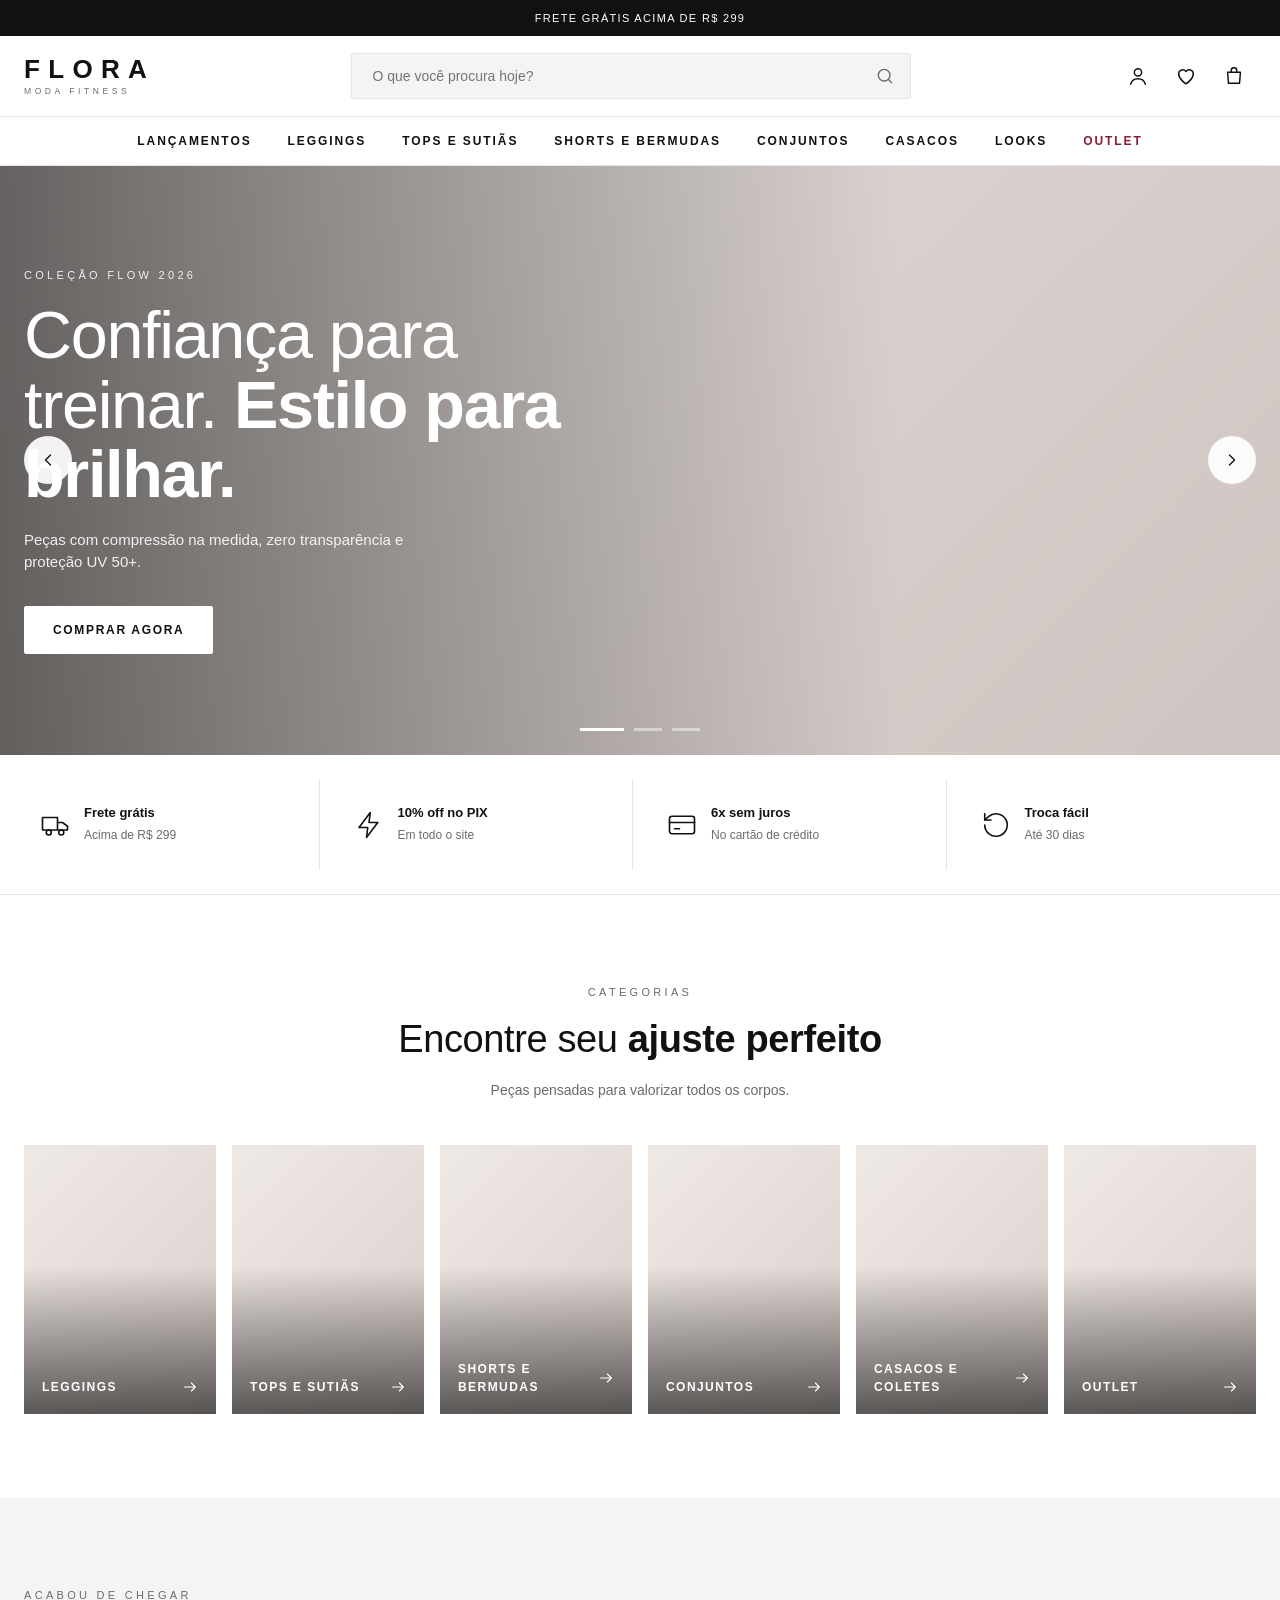
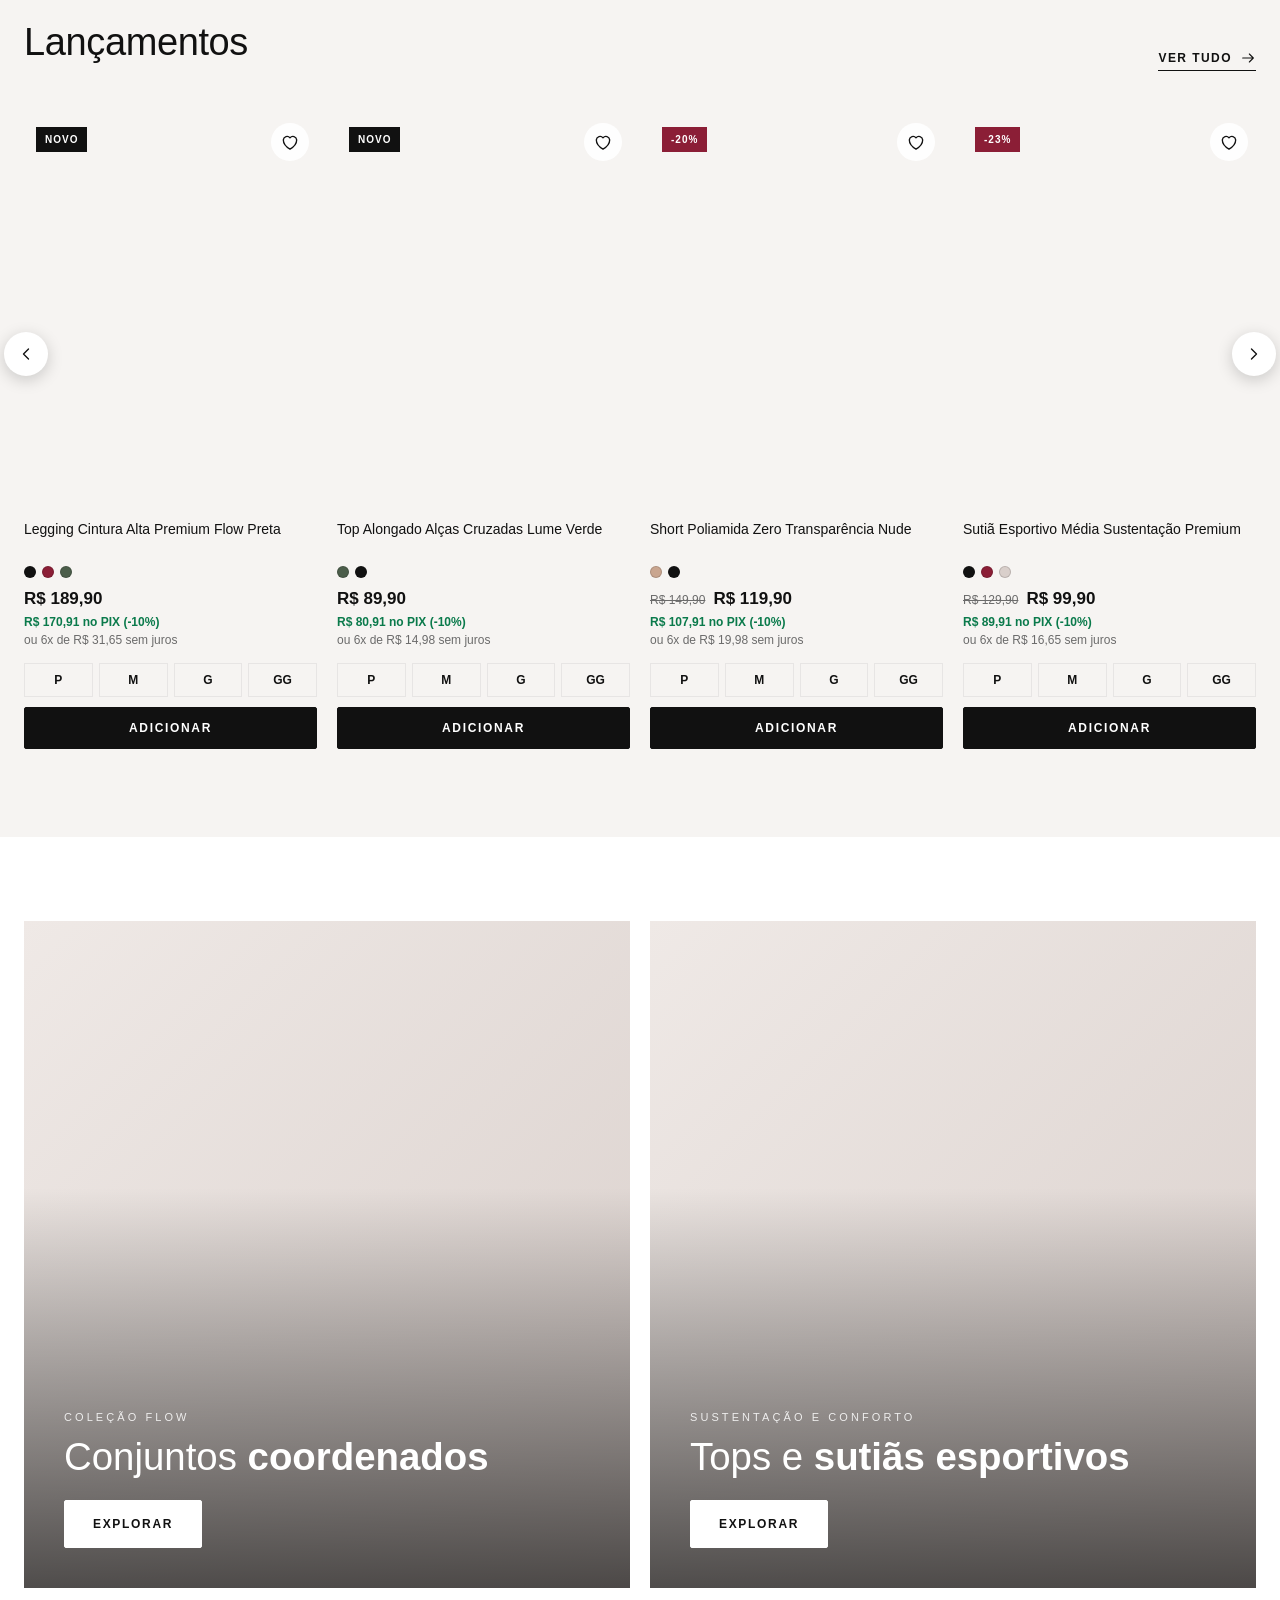
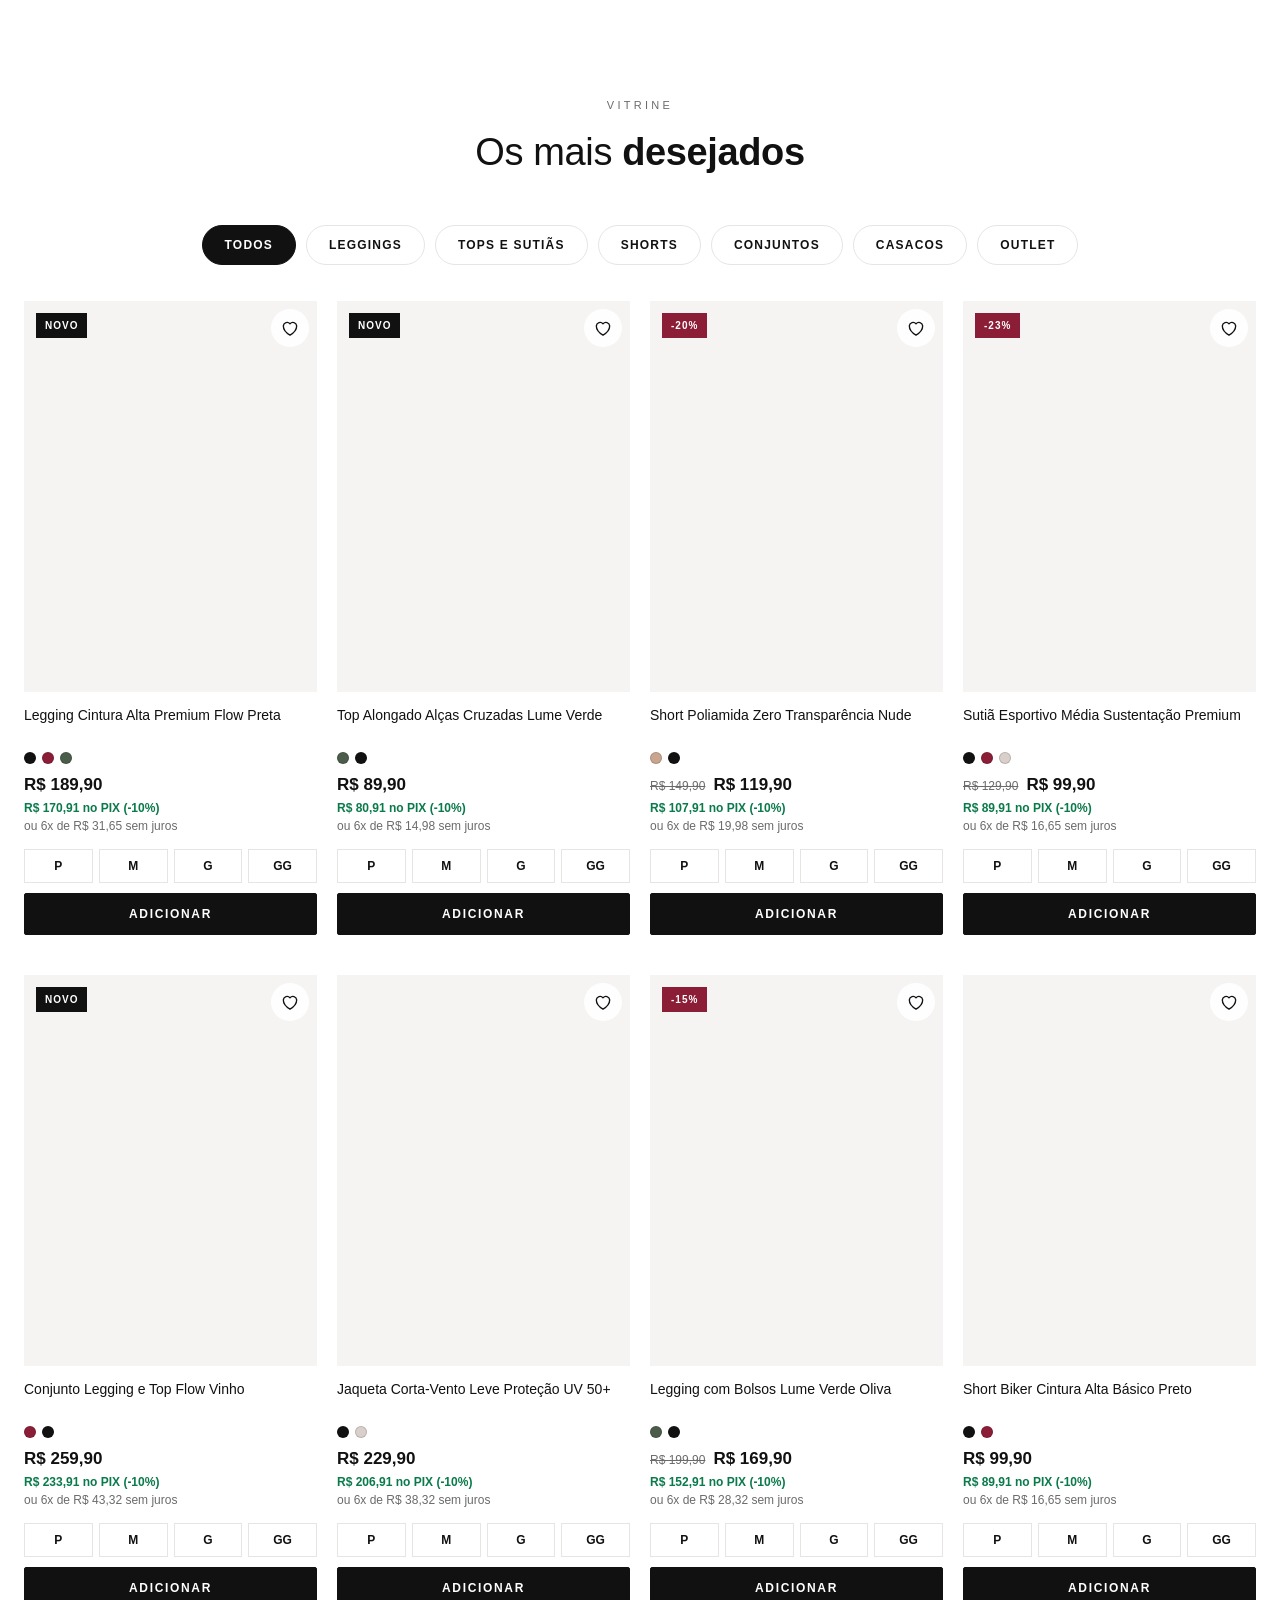
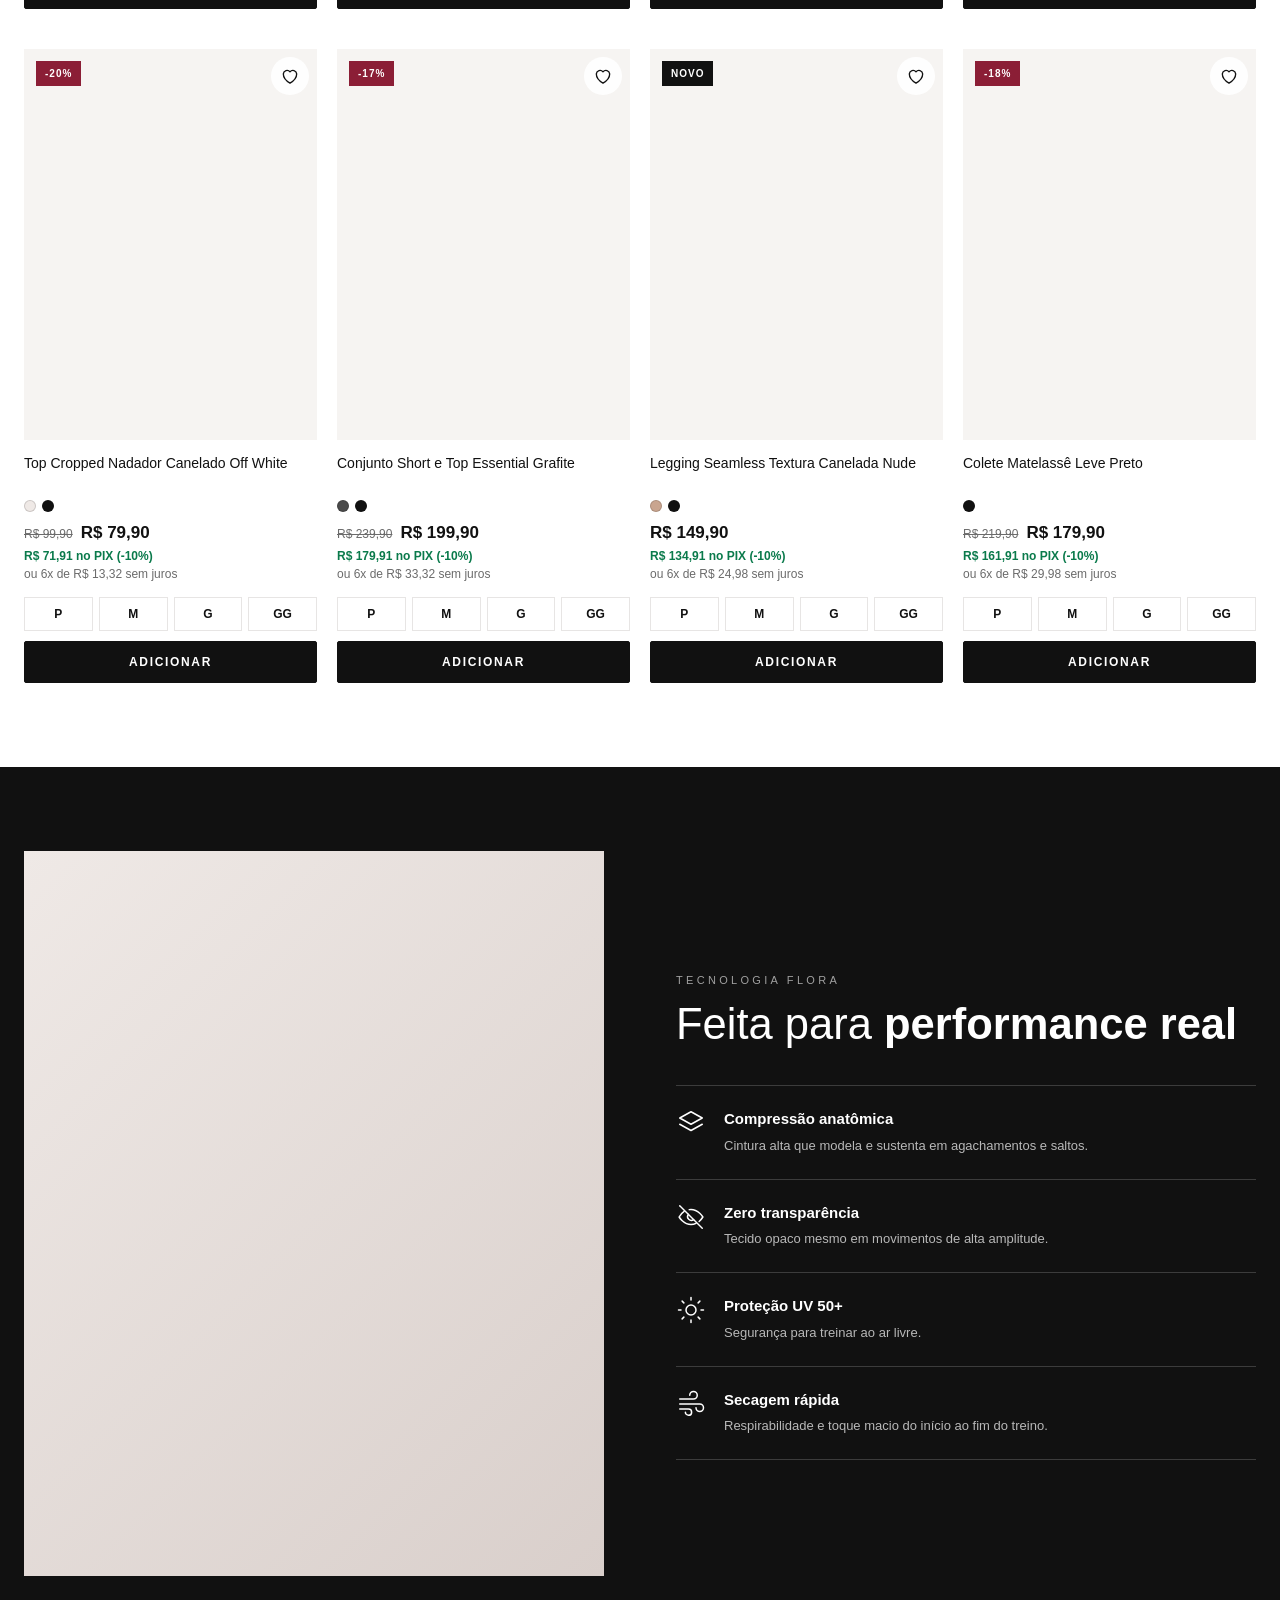
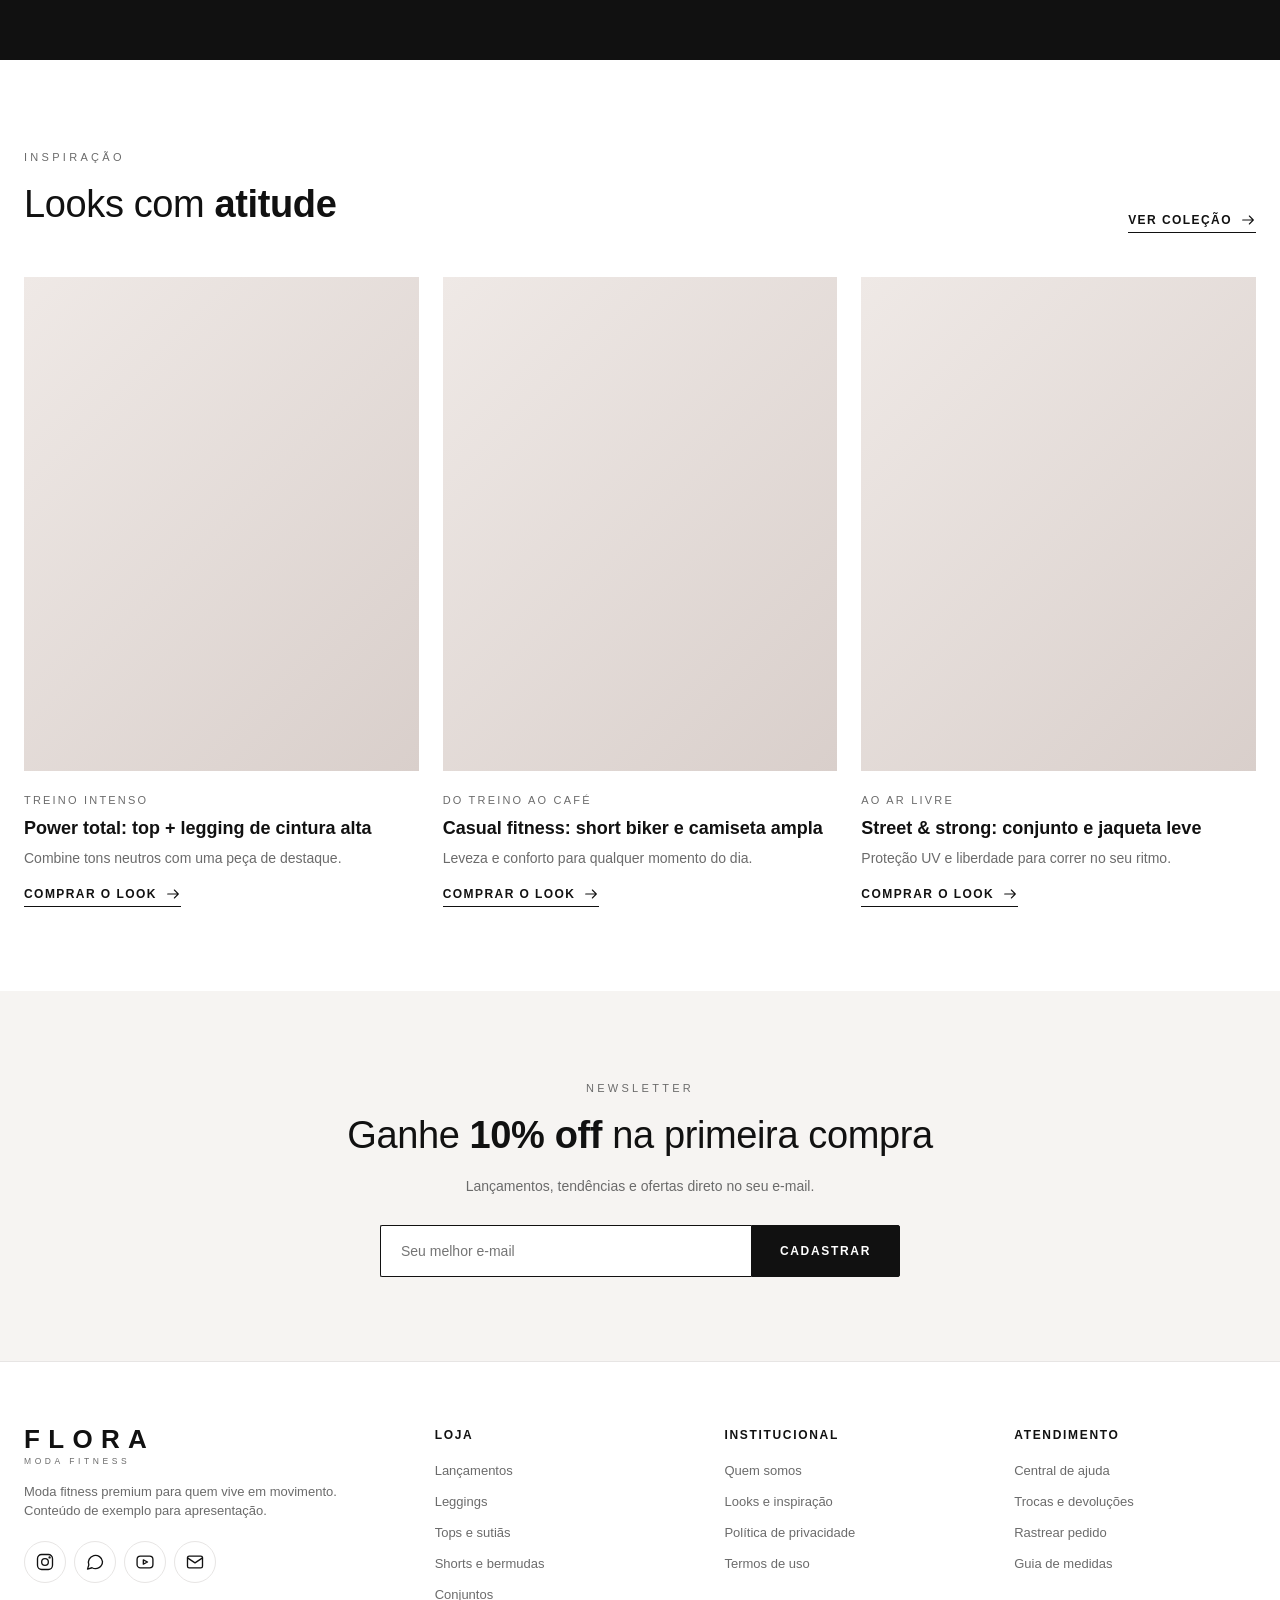
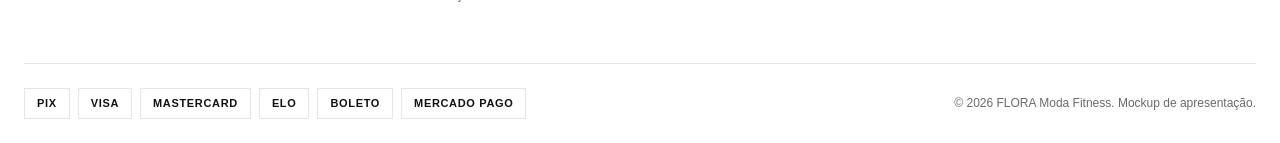
==== commit 51e334b9: "att mockup" ====
--- a/index.html
+++ b/index.html
@@ -1,596 +1,614 @@
 <!DOCTYPE html>
 <html lang="pt-BR">
-<head>
-    <meta charset="UTF-8">
-    <meta name="viewport" content="width=device-width, initial-scale=1.0">
-    <meta name="description" content="FLORA Moda Fitness - Roupas Premium para Mulheres Ativas">
-    <title>FLORA Moda Fitness | Moda Premium para Fitness e Lifestyle</title>
-    <link rel="preconnect" href="https://fonts.googleapis.com">
-    <link rel="preconnect" href="https://fonts.gstatic.com" crossorigin>
-    <link href="https://fonts.googleapis.com/css2?family=Playfair+Display:wght@400;500;600;700&family=Poppins:wght@300;400;500;600;700&display=swap" rel="stylesheet">
-    <link rel="stylesheet" href="css/style.css">
+<head><script src="https://myhub.ia.br/canvas-vendor/tailwind.js"></script>
+<meta charset="UTF-8">
+<meta name="viewport" content="width=device-width, initial-scale=1">
+<title>FLORA | Moda Fitness</title>
+<style>
+:root{--ink:#111;--muted:#6b6b6b;--line:#e7e5e4;--soft:#f6f4f2;--accent:#8b1e36;--pix:#0a7a4b;--maxw:1320px}
+*{box-sizing:border-box;margin:0;padding:0}
+html{scroll-behavior:smooth}
+body{font-family:Inter,"Helvetica Neue",Arial,system-ui,sans-serif;color:var(--ink);background:#fff;line-height:1.5;-webkit-font-smoothing:antialiased;overflow-x:hidden}
+img{display:block;max-width:100%}
+button{font:inherit;color:inherit;cursor:pointer;background:none;border:0}
+a{color:inherit;text-decoration:none}
+ul{list-style:none}
+.ic{width:20px;height:20px;fill:none;stroke:currentColor;stroke-width:1.6;stroke-linecap:round;stroke-linejoin:round;flex:none}
+.wrap{max-width:var(--maxw);margin:0 auto;padding:0 24px}
+.up{text-transform:uppercase;letter-spacing:.12em}
+.btn{display:inline-flex;align-items:center;justify-content:center;gap:10px;height:48px;padding:0 28px;background:var(--ink);color:#fff;font-size:12px;font-weight:600;text-transform:uppercase;letter-spacing:.14em;border:1px solid var(--ink);border-radius:2px;transition:.25s}
+.btn:hover{background:#fff;color:var(--ink)}
+.btn.light{background:#fff;color:var(--ink);border-color:#fff}
+.btn.light:hover{background:transparent;color:#fff}
+.btn.ghost{background:transparent;color:var(--ink)}
+.btn.ghost:hover{background:var(--ink);color:#fff}
+.btn.block{width:100%}
+.noimg{background:linear-gradient(135deg,#efe9e6,#d9cfcb)}
+/* announce */
+.announce{background:var(--ink);color:#fff;height:36px;font-size:11px;position:relative;overflow:hidden}
+.announce span{position:absolute;inset:0;display:flex;align-items:center;justify-content:center;opacity:0;transition:opacity .5s;text-align:center;padding:0 12px}
+.announce span.on{opacity:1}
+/* header */
+header{position:sticky;top:0;z-index:50;background:#fff;border-bottom:1px solid var(--line)}
+.hmain{display:grid;grid-template-columns:auto 1fr auto;align-items:center;gap:40px;height:80px}
+.logo{display:flex;flex-direction:column;line-height:1}
+.logo b{font-size:26px;font-weight:800;letter-spacing:.32em;margin-right:-.32em}
+.logo small{font-size:8.5px;letter-spacing:.42em;color:var(--muted);margin-top:5px;text-transform:uppercase}
+.search{position:relative;max-width:560px;width:100%;margin:0 auto}
+.search input{width:100%;height:46px;border:1px solid var(--line);background:var(--soft);padding:0 48px 0 20px;border-radius:2px;font:inherit;font-size:14px;outline:0;transition:.2s}
+.search input:focus{background:#fff;border-color:var(--ink)}
+.search .ic{position:absolute;right:16px;top:13px;color:var(--muted);pointer-events:none}
+.sug{position:absolute;top:calc(100% + 6px);left:0;right:0;background:#fff;border:1px solid var(--line);box-shadow:0 20px 40px rgba(0,0,0,.1);display:none;z-index:60}
+.sug.on{display:block}
+.sug button{display:flex;gap:12px;align-items:center;width:100%;padding:10px 14px;text-align:left;font-size:13px}
+.sug button:hover{background:var(--soft)}
+.sug img{width:40px;height:52px;object-fit:cover}
+.sug em{font-style:normal;color:var(--muted);font-size:12px;display:block}
+.sug p{padding:16px;font-size:13px;color:var(--muted)}
+.hact{display:flex;gap:4px;align-items:center}
+.ib{position:relative;width:44px;height:44px;display:grid;place-items:center;border-radius:50%;transition:.2s}
+.ib:hover{background:var(--soft)}
+.ib .ic{width:22px;height:22px}
+.cnt{position:absolute;top:3px;right:2px;min-width:18px;height:18px;border-radius:9px;background:var(--ink);color:#fff;font-size:10px;font-weight:700;display:grid;place-items:center;padding:0 4px}
+.cnt:empty,.cnt[data-n="0"]{display:none}
+.burger{display:none}
+nav.cats{border-top:1px solid var(--line)}
+nav.cats ul{display:flex;justify-content:center;gap:36px}
+nav.cats>.wrap>ul>li{position:static}
+nav.cats a.top{display:block;padding:15px 0;font-size:12px;font-weight:600;position:relative}
+nav.cats a.top::after{content:"";position:absolute;left:0;bottom:8px;height:1px;width:0;background:var(--ink);transition:.25s}
+nav.cats li:hover>a.top::after{width:100%}
+nav.cats a.sale{color:var(--accent)}
+.mega{position:absolute;left:0;right:0;top:100%;background:#fff;border-bottom:1px solid var(--line);box-shadow:0 24px 40px rgba(0,0,0,.08);opacity:0;visibility:hidden;transform:translateY(8px);transition:.25s}
+nav.cats{position:relative}
+nav.cats li:hover .mega{opacity:1;visibility:visible;transform:none}
+.mega .wrap{display:grid;grid-template-columns:repeat(3,1fr) 1.4fr;gap:40px;padding-top:32px;padding-bottom:32px}
+.mega h5{font-size:11px;letter-spacing:.14em;text-transform:uppercase;margin-bottom:14px}
+.mega li{margin-bottom:9px}
+.mega li a{font-size:14px;color:var(--muted)}
+.mega li a:hover{color:var(--ink)}
+.mega .pic{position:relative;aspect-ratio:16/10;overflow:hidden}
+.mega .pic img{width:100%;height:100%;object-fit:cover}
+.mega .pic span{position:absolute;left:16px;bottom:14px;color:#fff;font-size:12px;font-weight:600}
+/* hero */
+.hero{position:relative;height:clamp(460px,46vw,680px);overflow:hidden;background:#222}
+.slide{position:absolute;inset:0;opacity:0;transition:opacity .9s;pointer-events:none}
+.slide.on{opacity:1;pointer-events:auto}
+.slide img{position:absolute;inset:0;width:100%;height:100%;object-fit:cover;object-position:center 25%}
+.slide::after{content:"";position:absolute;inset:0;background:linear-gradient(90deg,rgba(0,0,0,.58),rgba(0,0,0,.05) 70%)}
+.slide .wrap{position:relative;z-index:2;height:100%;display:flex;flex-direction:column;justify-content:center;color:#fff}
+.slide small{font-size:11px;letter-spacing:.3em;text-transform:uppercase;margin-bottom:18px;opacity:.9}
+.slide h1{font-size:clamp(34px,5.2vw,72px);font-weight:300;line-height:1.04;letter-spacing:-.02em;max-width:640px}
+.slide h1 b{font-weight:700}
+.slide p{max-width:420px;margin:20px 0 32px;font-size:15px;opacity:.9}
+.slide .btn{align-self:flex-start}
+.harr{position:absolute;top:50%;transform:translateY(-50%);z-index:5;width:48px;height:48px;border-radius:50%;background:rgba(255,255,255,.92);display:grid;place-items:center;transition:.2s}
+.harr:hover{background:#fff;transform:translateY(-50%) scale(1.06)}
+.harr.p{left:24px}.harr.n{right:24px}
+.dots{position:absolute;bottom:24px;left:0;right:0;display:flex;justify-content:center;gap:10px;z-index:5}
+.dots button{width:28px;height:3px;background:rgba(255,255,255,.45);transition:.3s}
+.dots button.on{background:#fff;width:44px}
+/* benefits */
+.ben{border-bottom:1px solid var(--line)}
+.ben .wrap{display:grid;grid-template-columns:repeat(4,1fr)}
+.ben div{display:flex;gap:14px;align-items:center;padding:24px 20px;border-right:1px solid var(--line)}
+.ben div:last-child{border:0}
+.ben .ic{width:30px;height:30px;stroke-width:1.3}
+.ben b{display:block;font-size:13px;font-weight:600}
+.ben span{font-size:12px;color:var(--muted)}
+/* sections */
+section.s{padding:84px 0}
+.sh{text-align:center;margin-bottom:44px}
+.sh small{font-size:11px;letter-spacing:.3em;text-transform:uppercase;color:var(--muted)}
+.sh h2{font-size:clamp(26px,3vw,38px);font-weight:300;letter-spacing:-.01em;margin-top:8px}
+.sh h2 b{font-weight:700}
+.sh p{max-width:520px;margin:12px auto 0;color:var(--muted);font-size:14px}
+.sh.left{display:flex;justify-content:space-between;align-items:flex-end;text-align:left;gap:20px}
+.sh.left h2{margin:0}
+.link{display:inline-flex;gap:8px;align-items:center;font-size:12px;font-weight:600;text-transform:uppercase;letter-spacing:.12em;border-bottom:1px solid var(--ink);padding-bottom:3px}
+.link .ic{width:16px;height:16px;transition:.2s}
+.link:hover .ic{transform:translateX(4px)}
+/* category tiles */
+.tiles{display:grid;grid-template-columns:repeat(6,1fr);gap:16px}
+.tile{position:relative;aspect-ratio:3/4.2;overflow:hidden;display:block}
+.tile img{width:100%;height:100%;object-fit:cover;transition:transform .7s}
+.tile:hover img{transform:scale(1.07)}
+.tile::after{content:"";position:absolute;inset:0;background:linear-gradient(0deg,rgba(0,0,0,.6),transparent 55%)}
+.tile span{position:absolute;z-index:2;left:18px;right:18px;bottom:18px;color:#fff;font-size:12px;font-weight:600;display:flex;justify-content:space-between;align-items:center}
+/* cards */
+.rail{position:relative}
+.track{display:flex;gap:20px;overflow-x:auto;scroll-snap-type:x mandatory;scrollbar-width:none;padding-bottom:4px}
+.track::-webkit-scrollbar{display:none}
+.track .card{flex:0 0 calc((100% - 60px)/4);scroll-snap-align:start}
+.rarr{position:absolute;top:34%;z-index:4;width:44px;height:44px;border-radius:50%;background:#fff;box-shadow:0 4px 16px rgba(0,0,0,.18);display:grid;place-items:center}
+.rarr.p{left:-20px}.rarr.n{right:-20px}
+.grid{display:grid;grid-template-columns:repeat(4,1fr);gap:40px 20px}
+.card{position:relative;display:flex;flex-direction:column}
+.media{position:relative;aspect-ratio:3/4;overflow:hidden;background:var(--soft)}
+.media img{position:absolute;inset:0;width:100%;height:100%;object-fit:cover;transition:opacity .5s,transform .7s}
+.media img.b{opacity:0}
+.card:hover .media img.b{opacity:1}
+.card:hover .media img{transform:scale(1.03)}
+.tag{position:absolute;top:12px;left:12px;z-index:2;display:flex;flex-direction:column;gap:6px;align-items:flex-start}
+.tag i{font-style:normal;background:var(--ink);color:#fff;font-size:10px;font-weight:700;letter-spacing:.1em;text-transform:uppercase;padding:5px 9px}
+.tag i.off{background:var(--accent)}
+.fav{position:absolute;top:8px;right:8px;z-index:3;width:38px;height:38px;border-radius:50%;background:rgba(255,255,255,.95);display:grid;place-items:center;transition:.2s}
+.fav:hover{transform:scale(1.1)}
+.fav.on .ic{fill:var(--accent);stroke:var(--accent)}
+.info{padding-top:14px;display:flex;flex-direction:column;flex:1}
+.info h3{font-size:14px;font-weight:500;line-height:1.35;min-height:38px}
+.sw{display:flex;gap:6px;margin:8px 0}
+.sw i{width:12px;height:12px;border-radius:50%;border:1px solid rgba(0,0,0,.15)}
+.pr{display:flex;gap:8px;align-items:baseline;flex-wrap:wrap}
+.pr s{font-size:12px;color:var(--muted)}
+.pr b{font-size:17px;font-weight:700}
+.pix{font-size:12px;color:var(--pix);font-weight:600;margin-top:2px}
+.par{font-size:12px;color:var(--muted)}
+.sz{display:flex;gap:6px;margin:14px 0 10px}
+.sz button{flex:1;height:34px;border:1px solid var(--line);font-size:12px;font-weight:600;transition:.15s}
+.sz button:hover{border-color:var(--ink)}
+.sz button.on{background:var(--ink);color:#fff;border-color:var(--ink)}
+.sz.err button{animation:sh .4s;border-color:var(--accent)}
+@keyframes sh{25%{transform:translateX(-3px)}75%{transform:translateX(3px)}}
+.card .btn{height:42px;margin-top:auto}
+/* banners */
+.duo{display:grid;grid-template-columns:1fr 1fr;gap:20px}
+.bn{position:relative;aspect-ratio:4/4.4;overflow:hidden;color:#fff;display:flex;align-items:flex-end}
+.bn img{position:absolute;inset:0;width:100%;height:100%;object-fit:cover;transition:transform .8s}
+.bn:hover img{transform:scale(1.05)}
+.bn::after{content:"";position:absolute;inset:0;background:linear-gradient(0deg,rgba(0,0,0,.65),transparent 60%)}
+.bn div{position:relative;z-index:2;padding:40px}
+.bn small{font-size:11px;letter-spacing:.28em;text-transform:uppercase;opacity:.85}
+.bn h3{font-size:clamp(26px,3vw,40px);font-weight:300;line-height:1.1;margin:8px 0 22px}
+.bn h3 b{font-weight:700}
+/* filter */
+.chips{display:flex;gap:10px;justify-content:center;flex-wrap:wrap;margin-bottom:36px}
+.chip{height:40px;padding:0 22px;border:1px solid var(--line);font-size:12px;font-weight:600;text-transform:uppercase;letter-spacing:.1em;border-radius:20px;transition:.2s}
+.chip:hover{border-color:var(--ink)}
+.chip.on{background:var(--ink);color:#fff;border-color:var(--ink)}
+.qtag{display:none;align-items:center;gap:8px;margin:0 auto 24px;width:max-content;background:var(--soft);padding:8px 8px 8px 16px;font-size:13px;border-radius:20px}
+.qtag.on{display:flex}
+.qtag button{width:24px;height:24px;border-radius:50%;display:grid;place-items:center;background:#fff}
+.empty{grid-column:1/-1;text-align:center;color:var(--muted);padding:60px 0}
+/* tech */
+.tech{background:var(--ink);color:#fff}
+.tech .in{display:grid;grid-template-columns:1fr 1fr;gap:72px;align-items:center}
+.tech .ph{aspect-ratio:4/5;overflow:hidden}
+.tech .ph img{width:100%;height:100%;object-fit:cover}
+.tech small{font-size:11px;letter-spacing:.3em;text-transform:uppercase;opacity:.6}
+.tech h2{font-size:clamp(28px,3.4vw,46px);font-weight:300;line-height:1.1;margin:10px 0 36px}
+.tech h2 b{font-weight:700}
+.tech li{display:flex;gap:18px;padding:22px 0;border-top:1px solid rgba(255,255,255,.18)}
+.tech li:last-child{border-bottom:1px solid rgba(255,255,255,.18)}
+.tech li .ic{width:30px;height:30px;stroke-width:1.2}
+.tech li b{display:block;font-size:15px;margin-bottom:2px}
+.tech li span{font-size:13px;opacity:.7}
+/* looks */
+.looks{display:grid;grid-template-columns:repeat(3,1fr);gap:24px}
+.look .ph{aspect-ratio:4/5;overflow:hidden;margin-bottom:16px}
+.look img{width:100%;height:100%;object-fit:cover;transition:transform .7s}
+.look:hover img{transform:scale(1.05)}
+.look small{font-size:11px;letter-spacing:.2em;text-transform:uppercase;color:var(--muted)}
+.look h3{font-size:18px;font-weight:600;margin:6px 0 8px;line-height:1.3}
+.look p{font-size:14px;color:var(--muted);margin-bottom:12px}
+/* news */
+.news{background:var(--soft);text-align:center}
+.news form{display:flex;max-width:520px;margin:28px auto 0}
+.news input{flex:1;height:52px;border:1px solid var(--ink);border-right:0;padding:0 20px;font:inherit;font-size:14px;outline:0;border-radius:2px 0 0 2px;background:#fff;min-width:0}
+.news .btn{height:52px;border-radius:0 2px 2px 0}
+/* footer */
+footer{background:#fff;border-top:1px solid var(--line);padding-top:64px;font-size:14px}
+.fg{display:grid;grid-template-columns:1.5fr repeat(3,1fr);gap:48px;padding-bottom:48px}
+.fg p{color:var(--muted);max-width:320px;margin:16px 0 20px;font-size:13px}
+.soc{display:flex;gap:8px}
+.soc a{width:42px;height:42px;border:1px solid var(--line);border-radius:50%;display:grid;place-items:center;transition:.2s}
+.soc a:hover{background:var(--ink);color:#fff}
+details summary{list-style:none;font-size:12px;font-weight:700;letter-spacing:.14em;text-transform:uppercase;margin-bottom:16px;display:flex;justify-content:space-between;align-items:center;cursor:default}
+details summary::-webkit-details-marker{display:none}
+details summary .ic{display:none;width:18px;height:18px}
+details li{margin-bottom:10px}
+details li a{color:var(--muted);font-size:13px}
+details li a:hover{color:var(--ink)}
+.pay{border-top:1px solid var(--line);padding:24px 0;display:flex;justify-content:space-between;gap:20px;align-items:center;flex-wrap:wrap;font-size:12px;color:var(--muted)}
+.pay div{display:flex;gap:8px;flex-wrap:wrap}
+.pay span.m{border:1px solid var(--line);padding:6px 12px;font-size:11px;font-weight:700;letter-spacing:.06em;color:var(--ink)}
+/* drawer */
+.ov{position:fixed;inset:0;background:rgba(0,0,0,.5);z-index:90;opacity:0;visibility:hidden;transition:.3s}
+.ov.on{opacity:1;visibility:visible}
+.dr{position:fixed;top:0;bottom:0;right:0;width:min(440px,100%);background:#fff;z-index:100;display:flex;flex-direction:column;transform:translateX(100%);transition:transform .35s cubic-bezier(.2,.8,.2,1)}
+.dr.on{transform:none}
+.dr.l{right:auto;left:0;transform:translateX(-100%)}
+.dr.l.on{transform:none}
+.dh{display:flex;justify-content:space-between;align-items:center;padding:20px 24px;border-bottom:1px solid var(--line)}
+.dh h4{font-size:13px;letter-spacing:.14em;text-transform:uppercase}
+.db{flex:1;overflow:auto;padding:8px 24px}
+.df{padding:20px 24px;border-top:1px solid var(--line)}
+.ship{padding:16px 24px;background:var(--soft);font-size:13px}
+.bar{height:4px;background:#ddd;margin-top:10px}
+.bar i{display:block;height:100%;background:var(--pix);width:0;transition:width .4s}
+.li{display:grid;grid-template-columns:76px 1fr auto;gap:14px;padding:18px 0;border-bottom:1px solid var(--line)}
+.li img{width:76px;height:100px;object-fit:cover;background:var(--soft)}
+.li h5{font-size:13px;font-weight:500}
+.li small{color:var(--muted);font-size:12px}
+.qty{display:inline-flex;border:1px solid var(--line);margin-top:10px}
+.qty button{width:30px;height:30px;display:grid;place-items:center}
+.qty span{width:30px;display:grid;place-items:center;font-size:13px}
+.li .rm{color:var(--muted)}
+.li .rm:hover{color:var(--accent)}
+.row{display:flex;justify-content:space-between;font-size:14px;margin-bottom:8px}
+.row.t{font-size:17px;font-weight:700}
+.row.g{color:var(--pix);font-weight:600}
+.mem{padding:60px 0;text-align:center;color:var(--muted);font-size:14px}
+.mem .ic{width:44px;height:44px;stroke-width:1.1;margin:0 auto 14px;display:block}
+.ml a{display:flex;justify-content:space-between;padding:16px 0;border-bottom:1px solid var(--line);font-size:14px;font-weight:600;text-transform:uppercase;letter-spacing:.08em}
+.toast{position:fixed;left:50%;bottom:28px;transform:translate(-50%,30px);background:var(--ink);color:#fff;padding:14px 22px;font-size:13px;z-index:200;display:flex;gap:10px;align-items:center;opacity:0;pointer-events:none;transition:.3s;border-radius:2px;max-width:92vw}
+.toast.on{opacity:1;transform:translate(-50%,0)}
+/* responsive */
+@media(max-width:1100px){
+.tiles{grid-template-columns:repeat(3,1fr)}
+.grid{grid-template-columns:repeat(3,1fr)}
+.track .card{flex-basis:calc((100% - 40px)/3)}
+.fg{grid-template-columns:1fr 1fr}
+.hmain{gap:20px}
+}
+@media(max-width:820px){
+.wrap{padding:0 16px}
+.burger{display:grid}
+nav.cats{display:none}
+.hmain{grid-template-columns:44px 1fr auto;height:64px;gap:4px}
+.hmain .logo{align-items:center}
+.logo b{font-size:20px}
+.search.d{display:none}
+.hide-m{display:none}
+.hero{height:520px}
+.slide::after{background:linear-gradient(0deg,rgba(0,0,0,.65),rgba(0,0,0,.1) 70%)}
+.slide .wrap{justify-content:flex-end;padding-bottom:70px}
+.harr{display:none}
+.ben .wrap{grid-template-columns:1fr 1fr}
+.ben div{padding:16px 10px;border-bottom:1px solid var(--line)}
+.ben div:nth-child(2n){border-right:0}
+section.s{padding:52px 0}
+.sh.left{flex-direction:column;align-items:flex-start}
+.tiles{display:flex;overflow-x:auto;scroll-snap-type:x mandatory;gap:10px;scrollbar-width:none;margin:0 -16px;padding:0 16px}
+.tiles::-webkit-scrollbar{display:none}
+.tile{flex:0 0 62%;scroll-snap-align:start}
+.track .card{flex-basis:62%}
+.rarr{display:none}
+.grid{grid-template-columns:1fr 1fr;gap:28px 10px}
+.duo{grid-template-columns:1fr}
+.bn{aspect-ratio:4/4.6}
+.bn div{padding:24px}
+.tech .in{grid-template-columns:1fr;gap:32px}
+.looks{grid-template-columns:1fr}
+.chips{flex-wrap:nowrap;overflow-x:auto;justify-content:flex-start;margin:0 -16px 28px;padding:0 16px;scrollbar-width:none}
+.chip{flex:none}
+.fg{grid-template-columns:1fr;gap:0}
+.fg>div:first-child{margin-bottom:24px}
+details{border-top:1px solid var(--line);padding:16px 0}
+details summary{margin:0;cursor:pointer}
+details summary .ic{display:block}
+details[open] summary{margin-bottom:16px}
+details[open] summary .ic{transform:rotate(180deg)}
+.pay{flex-direction:column;align-items:flex-start}
+}
+@media(min-width:821px){details summary{pointer-events:none}}
+.msearch{display:none;padding:0 16px 12px}
+@media(max-width:820px){.msearch{display:block}.msearch .search{max-width:none}}
+</style>
 </head>
 <body>
-    <!-- HEADER PREMIUM -->
-    <header class="header">
-        <div class="header-top">
-            <div class="container">
-                <div class="header-top-content">
-                    <p>✨ Frete grátis em compras acima de R$ 250 | Devolução em 7 dias</p>
-                    <div class="header-top-right">
-                        <span>📞 (61) 99999-9999</span>
-                        <span class="separator">•</span>
-                        <span>📧 contato@floramoda.com</span>
-                    </div>
-                </div>
-            </div>
-        </div>
-
-        <nav class="navbar">
-            <div class="container navbar-wrapper">
-                <div class="logo">
-                    <a href="index.html" class="logo-link">
-                        <span class="logo-icon">🌸</span>
-                        <div class="logo-text">
-                            <h1>FLORA</h1>
-                            <p>MODA FITNESS</p>
-                        </div>
-                    </a>
-                </div>
-
-                <button class="menu-toggle" id="menuToggle" aria-label="Menu">
-                    <span></span>
-                    <span></span>
-                    <span></span>
-                </button>
-
-                <nav class="nav-menu" id="navMenu">
-                    <a href="index.html" class="nav-item active">Home</a>
-                    <a href="pages/catalogo.html" class="nav-item">Loja</a>
-                    <div class="nav-dropdown">
-                        <button class="nav-item">Categorias</button>
-                        <div class="dropdown-menu">
-                            <a href="pages/catalogo.html?cat=leggings">Leggings & Calças</a>
-                            <a href="pages/catalogo.html?cat=tops">Tops & Blusas</a>
-                            <a href="pages/catalogo.html?cat=shorts">Shorts & Bermudas</a>
-                            <a href="pages/catalogo.html?cat=sutias">Sutiãs Esportivos</a>
-                            <a href="pages/catalogo.html?cat=conjuntos">Conjuntos</a>
-                        </div>
-                    </div>
-                    <a href="#" class="nav-item">Sobre</a>
-                    <a href="#" class="nav-item">Contato</a>
-                </nav>
-
-                <div class="header-actions">
-                    <button class="icon-btn search-btn" aria-label="Buscar">
-                        <svg viewBox="0 0 24 24" fill="none" stroke="currentColor" stroke-width="2" width="20" height="20">
-                            <circle cx="11" cy="11" r="8"></circle>
-                            <path d="m21 21-4.35-4.35"></path>
-                        </svg>
-                    </button>
-                    <button class="icon-btn favorites-btn" aria-label="Favoritos">
-                        <svg viewBox="0 0 24 24" fill="none" stroke="currentColor" stroke-width="2" width="20" height="20">
-                            <path d="M20.84 4.61a5.5 5.5 0 0 0-7.78 0L12 5.67l-1.06-1.06a5.5 5.5 0 0 0-7.78 7.78l1.06 1.06L12 21.23l7.78-7.78 1.06-1.06a5.5 5.5 0 0 0 0-7.78z"></path>
-                        </svg>
-                        <span class="badge">0</span>
-                    </button>
-                    <button class="icon-btn cart-btn" id="cartBtn" aria-label="Carrinho">
-                        <svg viewBox="0 0 24 24" fill="none" stroke="currentColor" stroke-width="2" width="20" height="20">
-                            <circle cx="9" cy="21" r="1"></circle>
-                            <circle cx="20" cy="21" r="1"></circle>
-                            <path d="M1 1h4l2.68 13.39a2 2 0 0 0 2 1.61h9.72a2 2 0 0 0 2-1.61L23 6H6"></path>
-                        </svg>
-                        <span class="badge" id="cartCount">0</span>
-                    </button>
-                    <button class="icon-btn account-btn" aria-label="Minha Conta">
-                        <svg viewBox="0 0 24 24" fill="none" stroke="currentColor" stroke-width="2" width="20" height="20">
-                            <path d="M20 21v-2a4 4 0 0 0-4-4H8a4 4 0 0 0-4 4v2"></path>
-                            <circle cx="12" cy="7" r="4"></circle>
-                        </svg>
-                    </button>
-                </div>
-            </div>
-        </nav>
-    </header>
-
-    <!-- HERO SECTION -->
-    <section class="hero">
-        <div class="hero-overlay"></div>
-        <div class="container hero-content">
-            <div class="hero-text">
-                <span class="hero-badge">Coleção Premium 2026</span>
-                <h1 class="hero-title">Sua Melhor Versão Começa Aqui</h1>
-                <p class="hero-subtitle">Moda fitness de alta performance para mulheres que fazem diferença</p>
-                <div class="hero-cta">
-                    <a href="pages/catalogo.html" class="btn btn-primary btn-lg">Explorar Coleção</a>
-                    <a href="#diferenciais" class="btn btn-outline btn-lg">Saiba Mais</a>
-                </div>
-            </div>
-            <div class="hero-image">
-                <div class="hero-placeholder">
-                    <svg viewBox="0 0 300 400" xmlns="http://www.w3.org/2000/svg">
-                        <defs>
-                            <linearGradient id="heroGrad" x1="0%" y1="0%" x2="100%" y2="100%">
-                                <stop offset="0%" style="stop-color:#f0c8d4;stop-opacity:1" />
-                                <stop offset="100%" style="stop-color:#c4324d;stop-opacity:0.3" />
-                            </linearGradient>
-                        </defs>
-                        <rect width="300" height="400" fill="url(#heroGrad)" rx="20"/>
-                        <circle cx="150" cy="100" r="60" fill="#c4324d" opacity="0.15"/>
-                        <text x="150" y="200" font-size="80" text-anchor="middle" fill="#c4324d" opacity="0.2">👗</text>
-                    </svg>
-                </div>
-            </div>
-        </div>
-    </section>
-
-    <!-- SEARCH BAR -->
-    <section class="search-bar">
-        <div class="container">
-            <div class="search-box">
-                <input type="text" class="search-input" placeholder="Buscar por produto, categoria, estilo...">
-                <button class="search-btn">
-                    <svg viewBox="0 0 24 24" fill="none" stroke="currentColor" stroke-width="2" width="18" height="18">
-                        <circle cx="11" cy="11" r="8"></circle>
-                        <path d="m21 21-4.35-4.35"></path>
-                    </svg>
-                </button>
-            </div>
-            <div class="search-filters">
-                <button class="filter-chip">Mais Vendidos</button>
-                <button class="filter-chip">Novidades</button>
-                <button class="filter-chip">Em Promoção</button>
-            </div>
-        </div>
-    </section>
-
-    <!-- CATEGORIAS -->
-    <section class="section-categorias">
-        <div class="container">
-            <div class="section-header">
-                <h2>Explore Nossas Categorias</h2>
-                <p>Encontre o look perfeito para sua rotina</p>
-            </div>
-
-            <div class="categorias-grid">
-                <a href="pages/catalogo.html?cat=leggings" class="categoria-card">
-                    <div class="categoria-image">
-                        <span class="categoria-icon">👖</span>
-                        <span class="categoria-count">180+</span>
-                    </div>
-                    <h3>Leggings & Calças</h3>
-                    <p>Conforto e estilo para todo tipo de treino</p>
-                </a>
-
-                <a href="pages/catalogo.html?cat=tops" class="categoria-card">
-                    <div class="categoria-image">
-                        <span class="categoria-icon">👕</span>
-                        <span class="categoria-count">120+</span>
-                    </div>
-                    <h3>Tops & Blusas</h3>
-                    <p>Peças versáteis para academia e lifestyle</p>
-                </a>
-
-                <a href="pages/catalogo.html?cat=shorts" class="categoria-card">
-                    <div class="categoria-image">
-                        <span class="categoria-icon">🩱</span>
-                        <span class="categoria-count">95+</span>
-                    </div>
-                    <h3>Shorts & Bermudas</h3>
-                    <p>Cortes modernos e materiais premium</p>
-                </a>
-
-                <a href="pages/catalogo.html?cat=sutias" class="categoria-card">
-                    <div class="categoria-image">
-                        <span class="categoria-icon">💪</span>
-                        <span class="categoria-count">85+</span>
-                    </div>
-                    <h3>Sutiãs Esportivos</h3>
-                    <p>Suporte premium em cada movimento</p>
-                </a>
-
-                <a href="pages/catalogo.html?cat=conjuntos" class="categoria-card">
-                    <div class="categoria-image">
-                        <span class="categoria-icon">💼</span>
-                        <span class="categoria-count">60+</span>
-                    </div>
-                    <h3>Conjuntos</h3>
-                    <p>Looks prontos e coordenados</p>
-                </a>
-
-                <a href="pages/catalogo.html?cat=casacos" class="categoria-card">
-                    <div class="categoria-image">
-                        <span class="categoria-icon">🧥</span>
-                        <span class="categoria-count">75+</span>
-                    </div>
-                    <h3>Casacos & Jaquetas</h3>
-                    <p>Finalização perfeita para qualquer estação</p>
-                </a>
-            </div>
-        </div>
-    </section>
-
-    <!-- PRODUTOS DESTAQUE -->
-    <section class="section-produtos">
-        <div class="container">
-            <div class="section-header">
-                <h2>Lançamentos Imprescindíveis</h2>
-                <p>Os produtos mais desejados do momento</p>
-                <a href="pages/catalogo.html" class="view-all">Ver Todos →</a>
-            </div>
-
-            <div class="produtos-grid">
-                <!-- Produto 1 -->
-                <div class="product-card">
-                    <div class="product-image">
-                        <div class="image-placeholder">👖</div>
-                        <span class="badge badge-novo">Novo</span>
-                        <span class="badge badge-desconto">-15%</span>
-                        <button class="btn-favorite" aria-label="Adicionar aos favoritos">
-                            <svg viewBox="0 0 24 24" fill="none" stroke="currentColor" stroke-width="2" width="20" height="20">
-                                <path d="M20.84 4.61a5.5 5.5 0 0 0-7.78 0L12 5.67l-1.06-1.06a5.5 5.5 0 0 0-7.78 7.78l1.06 1.06L12 21.23l7.78-7.78 1.06-1.06a5.5 5.5 0 0 0 0-7.78z"></path>
-                            </svg>
-                        </button>
-                        <a href="pages/produto.html?id=1" class="product-overlay-link">Ver Detalhes</a>
-                    </div>
-                    <div class="product-info">
-                        <h3 class="product-name">Legging Premium Flow</h3>
-                        <span class="product-category">Leggings & Calças</span>
-                        <div class="product-rating">
-                            <div class="stars">
-                                <span class="star">★</span>
-                                <span class="star">★</span>
-                                <span class="star">★</span>
-                                <span class="star">★</span>
-                                <span class="star">★</span>
-                            </div>
-                            <span class="rating-count">(248)</span>
-                        </div>
-                        <div class="product-price">
-                            <span class="price-old">R$ 189,90</span>
-                            <span class="price-current">R$ 149,90</span>
-                        </div>
-                        <div class="product-options">
-                            <div class="option-group">
-                                <label>Tamanho:</label>
-                                <div class="size-options">
-                                    <button class="size-btn">XS</button>
-                                    <button class="size-btn active">S</button>
-                                    <button class="size-btn">M</button>
-                                    <button class="size-btn">L</button>
-                                    <button class="size-btn">XL</button>
-                                </div>
-                            </div>
-                            <div class="option-group">
-                                <label>Cor:</label>
-                                <div class="color-options">
-                                    <button class="color-btn" style="background-color: #000;" title="Preto"></button>
-                                    <button class="color-btn active" style="background-color: #c4324d;" title="Rosa"></button>
-                                    <button class="color-btn" style="background-color: #333;" title="Cinza"></button>
-                                </div>
-                            </div>
-                        </div>
-                        <button class="btn btn-primary btn-full add-to-cart" data-id="1" data-name="Legging Premium Flow" data-price="149.90">
-                            Adicionar ao Carrinho
-                        </button>
-                    </div>
-                </div>
-
-                <!-- Produto 2 -->
-                <div class="product-card">
-                    <div class="product-image">
-                        <div class="image-placeholder">👕</div>
-                        <span class="badge badge-novo">Novo</span>
-                        <button class="btn-favorite" aria-label="Adicionar aos favoritos">
-                            <svg viewBox="0 0 24 24" fill="none" stroke="currentColor" stroke-width="2" width="20" height="20">
-                                <path d="M20.84 4.61a5.5 5.5 0 0 0-7.78 0L12 5.67l-1.06-1.06a5.5 5.5 0 0 0-7.78 7.78l1.06 1.06L12 21.23l7.78-7.78 1.06-1.06a5.5 5.5 0 0 0 0-7.78z"></path>
-                            </svg>
-                        </button>
-                        <a href="pages/produto.html?id=2" class="product-overlay-link">Ver Detalhes</a>
-                    </div>
-                    <div class="product-info">
-                        <h3 class="product-name">Top Elegante Básico</h3>
-                        <span class="product-category">Tops & Blusas</span>
-                        <div class="product-rating">
-                            <div class="stars">
-                                <span class="star">★</span>
-                                <span class="star">★</span>
-                                <span class="star">★</span>
-                                <span class="star">★</span>
-                                <span class="star">☆</span>
-                            </div>
-                            <span class="rating-count">(156)</span>
-                        </div>
-                        <div class="product-price">
-                            <span class="price-current">R$ 99,90</span>
-                        </div>
-                        <div class="product-options">
-                            <div class="option-group">
-                                <label>Tamanho:</label>
-                                <div class="size-options">
-                                    <button class="size-btn">XS</button>
-                                    <button class="size-btn">S</button>
-                                    <button class="size-btn active">M</button>
-                                    <button class="size-btn">L</button>
-                                    <button class="size-btn">XL</button>
-                                </div>
-                            </div>
-                            <div class="option-group">
-                                <label>Cor:</label>
-                                <div class="color-options">
-                                    <button class="color-btn active" style="background-color: #fff; border: 2px solid #ddd;" title="Branco"></button>
-                                    <button class="color-btn" style="background-color: #000;" title="Preto"></button>
-                                    <button class="color-btn" style="background-color: #c4324d;" title="Rosa"></button>
-                                </div>
-                            </div>
-                        </div>
-                        <button class="btn btn-primary btn-full add-to-cart" data-id="2" data-name="Top Elegante Básico" data-price="99.90">
-                            Adicionar ao Carrinho
-                        </button>
-                    </div>
-                </div>
-
-                <!-- Produto 3 -->
-                <div class="product-card">
-                    <div class="product-image">
-                        <div class="image-placeholder">🩱</div>
-                        <span class="badge badge-desconto">-20%</span>
-                        <button class="btn-favorite" aria-label="Adicionar aos favoritos">
-                            <svg viewBox="0 0 24 24" fill="none" stroke="currentColor" stroke-width="2" width="20" height="20">
-                                <path d="M20.84 4.61a5.5 5.5 0 0 0-7.78 0L12 5.67l-1.06-1.06a5.5 5.5 0 0 0-7.78 7.78l1.06 1.06L12 21.23l7.78-7.78 1.06-1.06a5.5 5.5 0 0 0 0-7.78z"></path>
-                            </svg>
-                        </button>
-                        <a href="pages/produto.html?id=3" class="product-overlay-link">Ver Detalhes</a>
-                    </div>
-                    <div class="product-info">
-                        <h3 class="product-name">Short Praia Poliamida</h3>
-                        <span class="product-category">Shorts & Bermudas</span>
-                        <div class="product-rating">
-                            <div class="stars">
-                                <span class="star">★</span>
-                                <span class="star">★</span>
-                                <span class="star">★</span>
-                                <span class="star">★</span>
-                                <span class="star">★</span>
-                            </div>
-                            <span class="rating-count">(312)</span>
-                        </div>
-                        <div class="product-price">
-                            <span class="price-old">R$ 159,90</span>
-                            <span class="price-current">R$ 129,90</span>
-                        </div>
-                        <div class="product-options">
-                            <div class="option-group">
-                                <label>Tamanho:</label>
-                                <div class="size-options">
-                                    <button class="size-btn">XS</button>
-                                    <button class="size-btn">S</button>
-                                    <button class="size-btn">M</button>
-                                    <button class="size-btn active">L</button>
-                                    <button class="size-btn">XL</button>
-                                </div>
-                            </div>
-                            <div class="option-group">
-                                <label>Cor:</label>
-                                <div class="color-options">
-                                    <button class="color-btn" style="background-color: #c4324d;" title="Rosa"></button>
-                                    <button class="color-btn active" style="background-color: #000;" title="Preto"></button>
-                                    <button class="color-btn" style="background-color: #4a90e2;" title="Azul"></button>
-                                </div>
-                            </div>
-                        </div>
-                        <button class="btn btn-primary btn-full add-to-cart" data-id="3" data-name="Short Praia Poliamida" data-price="129.90">
-                            Adicionar ao Carrinho
-                        </button>
-                    </div>
-                </div>
-
-                <!-- Produto 4 -->
-                <div class="product-card">
-                    <div class="product-image">
-                        <div class="image-placeholder">💪</div>
-                        <span class="badge badge-desconto">-25%</span>
-                        <button class="btn-favorite" aria-label="Adicionar aos favoritos">
-                            <svg viewBox="0 0 24 24" fill="none" stroke="currentColor" stroke-width="2" width="20" height="20">
-                                <path d="M20.84 4.61a5.5 5.5 0 0 0-7.78 0L12 5.67l-1.06-1.06a5.5 5.5 0 0 0-7.78 7.78l1.06 1.06L12 21.23l7.78-7.78 1.06-1.06a5.5 5.5 0 0 0 0-7.78z"></path>
-                            </svg>
-                        </button>
-                        <a href="pages/produto.html?id=4" class="product-overlay-link">Ver Detalhes</a>
-                    </div>
-                    <div class="product-info">
-                        <h3 class="product-name">Sutiã Esportivo Premium</h3>
-                        <span class="product-category">Sutiãs Esportivos</span>
-                        <div class="product-rating">
-                            <div class="stars">
-                                <span class="star">★</span>
-                                <span class="star">★</span>
-                                <span class="star">★</span>
-                                <span class="star">★</span>
-                                <span class="star">★</span>
-                            </div>
-                            <span class="rating-count">(487)</span>
-                        </div>
-                        <div class="product-price">
-                            <span class="price-old">R$ 199,90</span>
-                            <span class="price-current">R$ 149,90</span>
-                        </div>
-                        <div class="product-options">
-                            <div class="option-group">
-                                <label>Tamanho:</label>
-                                <div class="size-options">
-                                    <button class="size-btn">XS</button>
-                                    <button class="size-btn active">S</button>
-                                    <button class="size-btn">M</button>
-                                    <button class="size-btn">L</button>
-                                    <button class="size-btn">XL</button>
-                                </div>
-                            </div>
-                            <div class="option-group">
-                                <label>Cor:</label>
-                                <div class="color-options">
-                                    <button class="color-btn active" style="background-color: #c4324d;" title="Rosa"></button>
-                                    <button class="color-btn" style="background-color: #000;" title="Preto"></button>
-                                </div>
-                            </div>
-                        </div>
-                        <button class="btn btn-primary btn-full add-to-cart" data-id="4" data-name="Sutiã Esportivo Premium" data-price="149.90">
-                            Adicionar ao Carrinho
-                        </button>
-                    </div>
-                </div>
-            </div>
-        </div>
-    </section>
-
-    <!-- DIFERENCIAIS -->
-    <section class="section-diferenciais" id="diferenciais">
-        <div class="container">
-            <div class="section-header">
-                <h2>Por Que Escolher FLORA?</h2>
-                <p>Diferencial em cada detalhe</p>
-            </div>
-
-            <div class="diferenciais-grid">
-                <div class="diferencial-card">
-                    <div class="diferencial-icon">✨</div>
-                    <h3>Qualidade Premium</h3>
-                    <p>Materiais selecionados com rigor, tecnologia de alta performance</p>
-                </div>
-
-                <div class="diferencial-card">
-                    <div class="diferencial-icon">😊</div>
-                    <h3>Satisfação Garantida</h3>
-                    <p>Devoluções em até 7 dias, sem perguntas</p>
-                </div>
-
-                <div class="diferencial-card">
-                    <div class="diferencial-icon">🔒</div>
-                    <h3>Pagamento Seguro</h3>
-                    <p>Mercado Pago | PIX | Cartão até 6x</p>
-                </div>
-
-                <div class="diferencial-card">
-                    <div class="diferencial-icon">🚚</div>
-                    <h3>Frete Rápido</h3>
-                    <p>Entrega em 3-5 dias úteis para todo o Brasil</p>
-                </div>
-
-                <div class="diferencial-card">
-                    <div class="diferencial-icon">👥</div>
-                    <h3>Comunidade FLORA</h3>
-                    <p>Conecte-se com mulheres inspiradoras</p>
-                </div>
-
-                <div class="diferencial-card">
-                    <div class="diferencial-icon">💬</div>
-                    <h3>Suporte 24/7</h3>
-                    <p>Equipe preparada para tirar suas dúvidas</p>
-                </div>
-            </div>
-        </div>
-    </section>
-
-    <!-- PROMO BANNER -->
-    <section class="promo-banner">
-        <div class="container">
-            <h2>Descubra a Coleção Exclusiva</h2>
-            <p>Produtos limitados com designs únicos</p>
-            <a href="pages/catalogo.html" class="btn btn-light btn-lg">Comprar Agora</a>
-        </div>
-    </section>
-
-    <!-- NEWSLETTER -->
-    <section class="section-newsletter">
-        <div class="container">
-            <div class="newsletter-content">
-                <h2>Receba Tendências no Seu Email</h2>
-                <p>Fique por dentro de lançamentos, ofertas exclusivas e dicas de estilo</p>
-                <form class="newsletter-form" id="newsletterForm">
-                    <input type="email" placeholder="Seu melhor email" required>
-                    <button type="submit" class="btn btn-primary">Inscrever</button>
-                </form>
-            </div>
-        </div>
-    </section>
-
-    <!-- FOOTER -->
-    <footer class="footer">
-        <div class="container">
-            <div class="footer-grid">
-                <div class="footer-column">
-                    <div class="footer-logo">
-                        <span class="footer-icon">🌸</span>
-                        <h3>FLORA</h3>
-                    </div>
-                    <p>Sua melhor versão começa aqui. Roupas premium para mulheres ativas e inspiradas.</p>
-                    <div class="social-links">
-                        <a href="#" title="Instagram">📱</a>
-                        <a href="#" title="Facebook">👍</a>
-                        <a href="#" title="TikTok">🎵</a>
-                        <a href="#" title="YouTube">📺</a>
-                    </div>
-                </div>
-
-                <div class="footer-column">
-                    <h4>Navegação</h4>
-                    <ul>
-                        <li><a href="index.html">Home</a></li>
-                        <li><a href="pages/catalogo.html">Loja</a></li>
-                        <li><a href="#">Sobre Nós</a></li>
-                        <li><a href="#">Contato</a></li>
-                        <li><a href="#">Blog</a></li>
-                    </ul>
-                </div>
-
-                <div class="footer-column">
-                    <h4>Suporte</h4>
-                    <ul>
-                        <li><a href="#">FAQ</a></li>
-                        <li><a href="#">Rastreamento</a></li>
-                        <li><a href="#">Devoluções</a></li>
-                        <li><a href="#">Política de Privacidade</a></li>
-                        <li><a href="#">Termos de Uso</a></li>
-                    </ul>
-                </div>
-
-                <div class="footer-column">
-                    <h4>Contato</h4>
-                    <p><strong>Email:</strong> contato@floramoda.com</p>
-                    <p><strong>Telefone:</strong> (61) 99999-9999</p>
-                    <p><strong>Atendimento:</strong> Seg-Sex 9h-18h</p>
-                </div>
-            </div>
-
-            <div class="footer-bottom">
-                <p>&copy; 2026 FLORA Moda Fitness. Todos os direitos reservados.</p>
-                <p>Desenvolvido com 💚 por Matheus Sousa</p>
-            </div>
-        </div>
-    </footer>
-
-    <!-- MODAL CARRINHO -->
-    <div class="modal-overlay" id="cartModal">
-        <div class="modal-content">
-            <div class="modal-header">
-                <h2>Seu Carrinho</h2>
-                <button class="modal-close" id="closeCart">&times;</button>
-            </div>
-            <div class="modal-body">
-                <div class="cart-items" id="cartItems">
-                    <p class="empty-cart">Seu carrinho está vazio</p>
-                </div>
-            </div>
-            <div class="modal-footer">
-                <div class="cart-total">
-                    <span>Total:</span>
-                    <span id="cartTotal">R$ 0,00</span>
-                </div>
-                <a href="pages/checkout.html" class="btn btn-primary btn-full">Ir para Checkout</a>
-                <button class="btn btn-outline btn-full" id="continueShopping">Continuar Comprando</button>
-            </div>
-        </div>
-    </div>
-
-    <script src="js/app.js"></script>
+
+<svg width="0" height="0" style="position:absolute" aria-hidden="true">
+<symbol id="i-search" viewBox="0 0 24 24"><circle cx="11" cy="11" r="7"/><path d="m20 20-3.5-3.5"/></symbol>
+<symbol id="i-heart" viewBox="0 0 24 24"><path d="M12 20.5s-8-4.8-8-11A4.5 4.5 0 0 1 12 7a4.5 4.5 0 0 1 8 2.5c0 6.2-8 11-8 11Z"/></symbol>
+<symbol id="i-bag" viewBox="0 0 24 24"><path d="M5 8h14l-1 12H6L5 8Z"/><path d="M9 8V6a3 3 0 0 1 6 0v2"/></symbol>
+<symbol id="i-user" viewBox="0 0 24 24"><circle cx="12" cy="8" r="4"/><path d="M4 21c1-4 4-6 8-6s7 2 8 6"/></symbol>
+<symbol id="i-menu" viewBox="0 0 24 24"><path d="M4 7h16M4 12h16M4 17h10"/></symbol>
+<symbol id="i-x" viewBox="0 0 24 24"><path d="M6 6l12 12M18 6 6 18"/></symbol>
+<symbol id="i-right" viewBox="0 0 24 24"><path d="m9 6 6 6-6 6"/></symbol>
+<symbol id="i-left" viewBox="0 0 24 24"><path d="m15 6-6 6 6 6"/></symbol>
+<symbol id="i-down" viewBox="0 0 24 24"><path d="m6 9 6 6 6-6"/></symbol>
+<symbol id="i-arrow" viewBox="0 0 24 24"><path d="M4 12h16M14 6l6 6-6 6"/></symbol>
+<symbol id="i-truck" viewBox="0 0 24 24"><path d="M2 6h12v10H2zM14 10h4l4 3v3h-8"/><circle cx="7" cy="18" r="2"/><circle cx="17" cy="18" r="2"/></symbol>
+<symbol id="i-return" viewBox="0 0 24 24"><path d="M3 12a9 9 0 1 0 3-6.7L3 8"/><path d="M3 3v5h5"/></symbol>
+<symbol id="i-shield" viewBox="0 0 24 24"><path d="M12 3 4 6v6c0 5 3.4 8 8 9 4.6-1 8-4 8-9V6l-8-3Z"/><path d="m9 12 2 2 4-4"/></symbol>
+<symbol id="i-card" viewBox="0 0 24 24"><rect x="2" y="5" width="20" height="14" rx="2"/><path d="M2 10h20M6 15h4"/></symbol>
+<symbol id="i-sun" viewBox="0 0 24 24"><circle cx="12" cy="12" r="4"/><path d="M12 2v2M12 20v2M4.9 4.9l1.4 1.4M17.7 17.7l1.4 1.4M2 12h2M20 12h2M4.9 19.1l1.4-1.4M17.7 6.3l1.4-1.4"/></symbol>
+<symbol id="i-layers" viewBox="0 0 24 24"><path d="m12 3 9 5-9 5-9-5 9-5Z"/><path d="m3 13 9 5 9-5"/></symbol>
+<symbol id="i-eyeoff" viewBox="0 0 24 24"><path d="M3 3l18 18"/><path d="M10.6 6.1A10 10 0 0 1 12 6c6 0 9.5 6 9.5 6a16 16 0 0 1-3 3.6M6.5 7.5C4 9.2 2.5 12 2.5 12S6 18 12 18c1.5 0 2.800-.3 4-.9"/><path d="M9.900 9.900a3 3 0 0 0 4.200 4.200"/></symbol>
+<symbol id="i-wind" viewBox="0 0 24 24"><path d="M3 8h11a3 3 0 1 0-3-3M3 12h16a3 3 0 1 1-3 3M3 16h7a2.500 2.500 0 1 1-2.500 2.500"/></symbol>
+<symbol id="i-plus" viewBox="0 0 24 24"><path d="M12 5v14M5 12h14"/></symbol>
+<symbol id="i-minus" viewBox="0 0 24 24"><path d="M5 12h14"/></symbol>
+<symbol id="i-trash" viewBox="0 0 24 24"><path d="M4 7h16M9 7V4h6v3M6 7l1 13h10l1-13M10 11v6M14 11v6"/></symbol>
+<symbol id="i-check" viewBox="0 0 24 24"><path d="m5 12.500 4.500 4.500L19 7.500"/></symbol>
+<symbol id="i-zap" viewBox="0 0 24 24"><path d="M13 2 4 14h7l-1 8 9-12h-7l1-8Z"/></symbol>
+<symbol id="i-ig" viewBox="0 0 24 24"><rect x="3" y="3" width="18" height="18" rx="5"/><circle cx="12" cy="12" r="4"/><circle cx="17.500" cy="6.500" r=".6"/></symbol>
+<symbol id="i-chat" viewBox="0 0 24 24"><path d="M21 11.500a8.500 8.500 0 0 1-12.600 7.400L3 20.500l1.600-5A8.500 8.500 0 1 1 21 11.500Z"/></symbol>
+<symbol id="i-play" viewBox="0 0 24 24"><rect x="2.500" y="5" width="19" height="14" rx="4"/><path d="m10 9.500 5 2.500-5 2.500v-5Z"/></symbol>
+<symbol id="i-mail" viewBox="0 0 24 24"><rect x="3" y="5" width="18" height="14" rx="2"/><path d="m3 7 9 6 9-6"/></symbol>
+</svg>
+
+<div class="announce up" id="ann">
+<span class="on">Frete grátis acima de R$ 299</span>
+<span>10% off no PIX em todo o site</span>
+<span>Em até 6x sem juros no cartão</span>
+</div>
+
+<header>
+<div class="wrap hmain">
+<button class="ib burger" data-act="menu" aria-label="Menu"><svg class="ic"><use href="#i-menu"/></svg></button>
+<a href="#" class="logo" aria-label="FLORA"><b>FLORA</b><small>Moda Fitness</small></a>
+<div class="search d" id="sd" style="grid-column:2;grid-row:1">
+<input type="search" placeholder="O que você procura hoje?" data-search autocomplete="off">
+<svg class="ic"><use href="#i-search"/></svg>
+<div class="sug"></div>
+</div>
+<div class="hact" style="grid-column:3">
+<button class="ib hide-m" aria-label="Minha conta" data-act="account"><svg class="ic"><use href="#i-user"/></svg></button>
+<button class="ib" aria-label="Favoritos" data-act="favs"><svg class="ic"><use href="#i-heart"/></svg><span class="cnt" id="favN" data-n="0"></span></button>
+<button class="ib" aria-label="Sacola" data-act="cart"><svg class="ic"><use href="#i-bag"/></svg><span class="cnt" id="cartN" data-n="0"></span></button>
+</div>
+</div>
+<div class="msearch"><div class="search"><input type="search" placeholder="O que você procura hoje?" data-search autocomplete="off"><svg class="ic"><use href="#i-search"/></svg><div class="sug"></div></div></div>
+<nav class="cats up"><div class="wrap"><ul>
+<li><a class="top" href="#lancamentos">Lançamentos</a></li>
+<li><a class="top" href="#vitrine" data-cat="leggings">Leggings</a>
+ <div class="mega"><div class="wrap">
+  <div><h5>Leggings</h5><ul><li><a href="#vitrine" data-cat="leggings">Cintura alta</a></li><li><a href="#vitrine" data-cat="leggings">Com bolsos</a></li><li><a href="#vitrine" data-cat="leggings">Biker e capri</a></li><li><a href="#vitrine" data-cat="leggings">Ver todas</a></li></ul></div>
+  <div><h5>Parte de cima</h5><ul><li><a href="#vitrine" data-cat="tops">Tops</a></li><li><a href="#vitrine" data-cat="tops">Blusas e camisetas</a></li><li><a href="#vitrine" data-cat="casacos">Casacos e coletes</a></li></ul></div>
+  <div><h5>Parte de baixo</h5><ul><li><a href="#vitrine" data-cat="shorts">Shorts</a></li><li><a href="#vitrine" data-cat="shorts">Bermudas</a></li><li><a href="#vitrine" data-cat="conjuntos">Conjuntos</a></li></ul></div>
+  <a class="pic" href="#vitrine"><img data-img="mega" alt=""><span class="up">Nova coleção Flow</span></a>
+ </div></div></li>
+<li><a class="top" href="#vitrine" data-cat="tops">Tops e Sutiãs</a></li>
+<li><a class="top" href="#vitrine" data-cat="shorts">Shorts e Bermudas</a></li>
+<li><a class="top" href="#vitrine" data-cat="conjuntos">Conjuntos</a></li>
+<li><a class="top" href="#vitrine" data-cat="casacos">Casacos</a></li>
+<li><a class="top" href="#looks">Looks</a></li>
+<li><a class="top sale" href="#vitrine" data-cat="sale">Outlet</a></li>
+</ul></div></nav>
+</header>
+
+<main>
+<section class="hero" id="hero">
+<div class="slide on"><img data-img="hero1" alt=""><div class="wrap"><small>Coleção Flow 2026</small><h1>Confiança para treinar. <b>Estilo para brilhar.</b></h1><p>Peças com compressão na medida, zero transparência e proteção UV 50+.</p><a href="#vitrine" class="btn light">Comprar agora</a></div></div>
+<div class="slide"><img data-img="hero2" alt=""><div class="wrap"><small>Essencial para o seu treino</small><h1>Basics que <b>acompanham</b> cada movimento.</h1><p>Monte um guarda-roupa completo com peças versáteis, do treino ao dia a dia.</p><a href="#lancamentos" class="btn light">Ver lançamentos</a></div></div>
+<div class="slide"><img data-img="hero3" alt=""><div class="wrap"><small>Conjuntos coordenados</small><h1>Look pronto, <b>sem esforço.</b></h1><p>Top e legging combinando, com 10% off no PIX.</p><a href="#vitrine" data-cat="conjuntos" class="btn light">Ver conjuntos</a></div></div>
+<button class="harr p" data-hero="-1" aria-label="Anterior"><svg class="ic"><use href="#i-left"/></svg></button>
+<button class="harr n" data-hero="1" aria-label="Próximo"><svg class="ic"><use href="#i-right"/></svg></button>
+<div class="dots" id="dots"></div>
+</section>
+
+<div class="ben"><div class="wrap">
+<div><svg class="ic"><use href="#i-truck"/></svg><p><b>Frete grátis</b><span>Acima de R$ 299</span></p></div>
+<div><svg class="ic"><use href="#i-zap"/></svg><p><b>10% off no PIX</b><span>Em todo o site</span></p></div>
+<div><svg class="ic"><use href="#i-card"/></svg><p><b>6x sem juros</b><span>No cartão de crédito</span></p></div>
+<div><svg class="ic"><use href="#i-return"/></svg><p><b>Troca fácil</b><span>Até 30 dias</span></p></div>
+</div></div>
+
+<section class="s"><div class="wrap">
+<div class="sh"><small>Categorias</small><h2>Encontre seu <b>ajuste perfeito</b></h2><p>Peças pensadas para valorizar todos os corpos.</p></div>
+<div class="tiles" id="tiles"></div>
+</div></section>
+
+<section class="s" id="lancamentos" style="background:var(--soft)"><div class="wrap">
+<div class="sh left"><div><small style="font-size:11px;letter-spacing:.3em;text-transform:uppercase;color:var(--muted)">Acabou de chegar</small><h2 style="margin-top:8px">Lançamentos</h2></div><a href="#vitrine" class="link" data-cat="todos">Ver tudo <svg class="ic"><use href="#i-arrow"/></svg></a></div>
+<div class="rail">
+<button class="rarr p" data-rail="-1" aria-label="Anterior"><svg class="ic"><use href="#i-left"/></svg></button>
+<div class="track" id="rail"></div>
+<button class="rarr n" data-rail="1" aria-label="Próximo"><svg class="ic"><use href="#i-right"/></svg></button>
+</div></div></section>
+
+<section class="s"><div class="wrap duo">
+<a href="#vitrine" data-cat="conjuntos" class="bn"><img data-img="bn1" alt=""><div><small>Coleção Flow</small><h3>Conjuntos <b>coordenados</b></h3><span class="btn light">Explorar</span></div></a>
+<a href="#vitrine" data-cat="tops" class="bn"><img data-img="bn2" alt=""><div><small>Sustentação e conforto</small><h3>Tops e <b>sutiãs esportivos</b></h3><span class="btn light">Explorar</span></div></a>
+</div></section>
+
+<section class="s" id="vitrine" style="padding-top:20px"><div class="wrap">
+<div class="sh"><small>Vitrine</small><h2>Os mais <b>desejados</b></h2></div>
+<div class="chips" id="chips"></div>
+<div class="qtag" id="qtag"><span id="qtxt"></span><button data-act="clearq" aria-label="Limpar"><svg class="ic" style="width:14px;height:14px"><use href="#i-x"/></svg></button></div>
+<div class="grid" id="grid"></div>
+</div></section>
+
+<section class="s tech"><div class="wrap in">
+<div class="ph"><img data-img="tech" alt=""></div>
+<div><small>Tecnologia FLORA</small><h2>Feita para <b>performance real</b></h2>
+<ul>
+<li><svg class="ic"><use href="#i-layers"/></svg><p><b>Compressão anatômica</b><span>Cintura alta que modela e sustenta em agachamentos e saltos.</span></p></li>
+<li><svg class="ic"><use href="#i-eyeoff"/></svg><p><b>Zero transparência</b><span>Tecido opaco mesmo em movimentos de alta amplitude.</span></p></li>
+<li><svg class="ic"><use href="#i-sun"/></svg><p><b>Proteção UV 50+</b><span>Segurança para treinar ao ar livre.</span></p></li>
+<li><svg class="ic"><use href="#i-wind"/></svg><p><b>Secagem rápida</b><span>Respirabilidade e toque macio do início ao fim do treino.</span></p></li>
+</ul></div>
+</div></section>
+
+<section class="s" id="looks"><div class="wrap">
+<div class="sh left"><div><small style="font-size:11px;letter-spacing:.3em;text-transform:uppercase;color:var(--muted)">Inspiração</small><h2 style="margin-top:8px">Looks com <b>atitude</b></h2></div><a href="#vitrine" class="link">Ver coleção <svg class="ic"><use href="#i-arrow"/></svg></a></div>
+<div class="looks">
+<article class="look"><div class="ph"><img data-img="look1" alt=""></div><small>Treino intenso</small><h3>Power total: top + legging de cintura alta</h3><p>Combine tons neutros com uma peça de destaque.</p><a class="link" href="#vitrine">Comprar o look <svg class="ic"><use href="#i-arrow"/></svg></a></article>
+<article class="look"><div class="ph"><img data-img="look2" alt=""></div><small>Do treino ao café</small><h3>Casual fitness: short biker e camiseta ampla</h3><p>Leveza e conforto para qualquer momento do dia.</p><a class="link" href="#vitrine">Comprar o look <svg class="ic"><use href="#i-arrow"/></svg></a></article>
+<article class="look"><div class="ph"><img data-img="look3" alt=""></div><small>Ao ar livre</small><h3>Street &amp; strong: conjunto e jaqueta leve</h3><p>Proteção UV e liberdade para correr no seu ritmo.</p><a class="link" href="#vitrine">Comprar o look <svg class="ic"><use href="#i-arrow"/></svg></a></article>
+</div></div></section>
+
+<section class="s news"><div class="wrap">
+<div class="sh" style="margin:0"><small>Newsletter</small><h2>Ganhe <b>10% off</b> na primeira compra</h2><p>Lançamentos, tendências e ofertas direto no seu e-mail.</p></div>
+<form id="nl"><input type="email" required placeholder="Seu melhor e-mail" aria-label="E-mail"><button class="btn" type="submit">Cadastrar</button></form>
+</div></section>
+</main>
+
+<footer><div class="wrap">
+<div class="fg">
+<div><a href="#" class="logo"><b>FLORA</b><small>Moda Fitness</small></a><p>Moda fitness premium para quem vive em movimento. Conteúdo de exemplo para apresentação.</p>
+<div class="soc"><a href="#" aria-label="Instagram"><svg class="ic"><use href="#i-ig"/></svg></a><a href="#" aria-label="WhatsApp"><svg class="ic"><use href="#i-chat"/></svg></a><a href="#" aria-label="Vídeos"><svg class="ic"><use href="#i-play"/></svg></a><a href="#" aria-label="E-mail"><svg class="ic"><use href="#i-mail"/></svg></a></div></div>
+<details><summary>Loja <svg class="ic"><use href="#i-down"/></svg></summary><ul><li><a href="#lancamentos">Lançamentos</a></li><li><a href="#vitrine" data-cat="leggings">Leggings</a></li><li><a href="#vitrine" data-cat="tops">Tops e sutiãs</a></li><li><a href="#vitrine" data-cat="shorts">Shorts e bermudas</a></li><li><a href="#vitrine" data-cat="conjuntos">Conjuntos</a></li></ul></details>
+<details><summary>Institucional <svg class="ic"><use href="#i-down"/></svg></summary><ul><li><a href="#">Quem somos</a></li><li><a href="#looks">Looks e inspiração</a></li><li><a href="#">Política de privacidade</a></li><li><a href="#">Termos de uso</a></li></ul></details>
+<details><summary>Atendimento <svg class="ic"><use href="#i-down"/></svg></summary><ul><li><a href="#">Central de ajuda</a></li><li><a href="#">Trocas e devoluções</a></li><li><a href="#">Rastrear pedido</a></li><li><a href="#">Guia de medidas</a></li></ul></details>
+</div>
+<div class="pay"><div><span class="m">PIX</span><span class="m">VISA</span><span class="m">MASTERCARD</span><span class="m">ELO</span><span class="m">BOLETO</span><span class="m">MERCADO PAGO</span></div><p>&copy; 2026 FLORA Moda Fitness. Mockup de apresentação.</p></div>
+</div></footer>
+
+<div class="ov" id="ov"></div>
+<aside class="dr" id="dr" aria-label="Painel"></aside>
+<aside class="dr l" id="dl" aria-label="Menu"><div class="dh"><h4>Menu</h4><button class="ib" data-act="close" aria-label="Fechar"><svg class="ic"><use href="#i-x"/></svg></button></div><div class="db ml">
+<a href="#lancamentos" data-act="close">Lançamentos <svg class="ic"><use href="#i-right"/></svg></a>
+<a href="#vitrine" data-cat="leggings" data-act="close">Leggings <svg class="ic"><use href="#i-right"/></svg></a>
+<a href="#vitrine" data-cat="tops" data-act="close">Tops e Sutiãs <svg class="ic"><use href="#i-right"/></svg></a>
+<a href="#vitrine" data-cat="shorts" data-act="close">Shorts e Bermudas <svg class="ic"><use href="#i-right"/></svg></a>
+<a href="#vitrine" data-cat="conjuntos" data-act="close">Conjuntos <svg class="ic"><use href="#i-right"/></svg></a>
+<a href="#vitrine" data-cat="casacos" data-act="close">Casacos <svg class="ic"><use href="#i-right"/></svg></a>
+<a href="#looks" data-act="close">Looks <svg class="ic"><use href="#i-right"/></svg></a>
+<a href="#vitrine" data-cat="sale" data-act="close" style="color:var(--accent)">Outlet <svg class="ic"><use href="#i-right"/></svg></a>
+</div></aside>
+<div class="toast" id="toast"></div>
+
+<script>
+/* ===== IMAGENS: troque as URLs aqui (um único lugar) ===== */
+const U = (id,w=1200)=>`https://images.unsplash.com/photo-${id}?auto=format&fit=crop&w=${w}&q=80`;
+const IMG = {
+  hero1:U('1518611012118-696072aa579a',1800), hero2:U('1571019613454-1cb2f99b2d8b',1800), hero3:U('1534258936925-c58bed479fcb',1800),
+  mega:U('1544367567-0f2fcb009e0b',800), bn1:U('1518310383802-640c2de311b2',1200), bn2:U('1550345332-09e3ac987658',1200),
+  tech:U('1517836357463-d25ddfcbf042',1200), look1:U('1576678927484-cc907957088c',900), look2:U('1508700115892-45ecd05ae2ad',900), look3:U('1483721310020-03333e577078',900),
+  p1:U('1518611012118-696072aa579a',800), p2:U('1571019613454-1cb2f99b2d8b',800), p3:U('1534258936925-c58bed479fcb',800), p4:U('1518310383802-640c2de311b2',800),
+  p5:U('1544367567-0f2fcb009e0b',800), p6:U('1550345332-09e3ac987658',800), p7:U('1434682881908-b43d0467b798',800), p8:U('1508700115892-45ecd05ae2ad',800),
+  p9:U('1576678927484-cc907957088c',800), p10:U('1506629082955-511b1aa562c8',800)
+};
+/* ===== PRODUTOS (valores ilustrativos) ===== */
+const CATS = [['todos','Todos'],['leggings','Leggings'],['tops','Tops e Sutiãs'],['shorts','Shorts'],['conjuntos','Conjuntos'],['casacos','Casacos'],['sale','Outlet']];
+const TILES = [['leggings','Leggings','p1'],['tops','Tops e Sutiãs','p3'],['shorts','Shorts e Bermudas','p8'],['conjuntos','Conjuntos','p4'],['casacos','Casacos e Coletes','p9'],['sale','Outlet','p6']];
+const PRODUCTS = [
+ {id:1,n:'Legging Cintura Alta Premium Flow Preta',c:'leggings',p:189.9,o:null,t:'Novo',a:'p1',b:'p2',col:['#111','#8b1e36','#4b5d4a']},
+ {id:2,n:'Top Alongado Alças Cruzadas Lume Verde',c:'tops',p:89.9,o:null,t:'Novo',a:'p3',b:'p5',col:['#4b5d4a','#111']},
+ {id:3,n:'Short Poliamida Zero Transparência Nude',c:'shorts',p:119.9,o:149.9,t:'-20%',a:'p8',b:'p7',col:['#c9a58f','#111']},
+ {id:4,n:'Sutiã Esportivo Média Sustentação Premium',c:'tops',p:99.9,o:129.9,t:'-23%',a:'p5',b:'p3',col:['#111','#8b1e36','#d9cfcb']},
+ {id:5,n:'Conjunto Legging e Top Flow Vinho',c:'conjuntos',p:259.9,o:null,t:'Novo',a:'p4',b:'p1',col:['#8b1e36','#111']},
+ {id:6,n:'Jaqueta Corta-Vento Leve Proteção UV 50+',c:'casacos',p:229.9,o:null,t:null,a:'p9',b:'p10',col:['#111','#d9cfcb']},
+ {id:7,n:'Legging com Bolsos Lume Verde Oliva',c:'leggings',p:169.9,o:199.9,t:'-15%',a:'p2',b:'p6',col:['#4b5d4a','#111']},
+ {id:8,n:'Short Biker Cintura Alta Básico Preto',c:'shorts',p:99.9,o:null,t:null,a:'p7',b:'p8',col:['#111','#8b1e36']},
+ {id:9,n:'Top Cropped Nadador Canelado Off White',c:'tops',p:79.9,o:99.9,t:'-20%',a:'p10',b:'p3',col:['#efe9e6','#111']},
+ {id:10,n:'Conjunto Short e Top Essential Grafite',c:'conjuntos',p:199.9,o:239.9,t:'-17%',a:'p6',b:'p9',col:['#4a4a4a','#111']},
+ {id:11,n:'Legging Seamless Textura Canelada Nude',c:'leggings',p:149.9,o:null,t:'Novo',a:'p3',b:'p4',col:['#c9a58f','#111']},
+ {id:12,n:'Colete Matelassê Leve Preto',c:'casacos',p:179.9,o:219.9,t:'-18%',a:'p5',b:'p2',col:['#111']}
+];
+const SIZES=['P','M','G','GG'], FREE=299;
+const R = v=>'R$ '+v.toFixed(2).replace('.',',');
+const $=(s,r=document)=>r.querySelector(s), $$=(s,r=document)=>[...r.querySelectorAll(s)];
+const ic=(n,s)=>`<svg class="ic"${s?` style="${s}"`:''}><use href="#i-${n}"/></svg>`;
+let state={cat:'todos',q:''}, favs=new Set(), cart=[], drMode='cart';
+
+/* imagens + fallback */
+$$('[data-img]').forEach(i=>{i.src=IMG[i.dataset.img]});
+document.addEventListener('error',e=>{const t=e.target;if(t.tagName==='IMG'){t.removeAttribute('src');t.style.opacity=0;t.parentElement.classList.add('noimg')}},true);
+
+/* announce */
+let ai=0;setInterval(()=>{const s=$$('#ann span');s[ai].classList.remove('on');ai=(ai+1)%s.length;s[ai].classList.add('on')},3800);
+
+/* hero */
+const slides=$$('.slide'),dots=$('#dots');let hi=0,ht;
+slides.forEach((_,i)=>{const b=document.createElement('button');b.setAttribute('aria-label','Slide '+(i+1));b.onclick=()=>goHero(i);dots.appendChild(b)});
+function goHero(i){hi=(i+slides.length)%slides.length;slides.forEach((s,k)=>s.classList.toggle('on',k===hi));$$('button',dots).forEach((d,k)=>d.classList.toggle('on',k===hi));clearInterval(ht);ht=setInterval(()=>goHero(hi+1),6500)}
+goHero(0);
+$$('[data-hero]').forEach(b=>b.onclick=()=>goHero(hi+ +b.dataset.hero));
+
+/* tiles / chips */
+$('#tiles').innerHTML=TILES.map(t=>`<a class="tile" href="#vitrine" data-cat="${t[0]}"><img src="${IMG[t[2]]}" alt=""><span class="up">${t[1]}${ic('arrow','width:16px;height:16px')}</span></a>`).join('');
+function renderChips(){$('#chips').innerHTML=CATS.map(c=>`<button class="chip ${state.cat===c[0]?'on':''}" data-cat="${c[0]}">${c[1]}</button>`).join('')}
+
+/* card */
+function card(p){
+ const pix=p.p*.9, par=p.p/6;
+ return `<article class="card" data-id="${p.id}">
+ <div class="media"><img src="${IMG[p.a]}" alt="${p.n}" loading="lazy"><img class="b" src="${IMG[p.b]}" alt="" loading="lazy">
+ <div class="tag">${p.t?`<i class="${p.t[0]==='-'?'off':''}">${p.t}</i>`:''}</div>
+ <button class="fav ${favs.has(p.id)?'on':''}" data-act="fav" aria-label="Favoritar">${ic('heart')}</button></div>
+ <div class="info"><h3>${p.n}</h3>
+ <div class="sw">${p.col.map(c=>`<i style="background:${c}"></i>`).join('')}</div>
+ <div class="pr">${p.o?`<s>${R(p.o)}</s>`:''}<b>${R(p.p)}</b></div>
+ <div class="pix">${R(pix)} no PIX (-10%)</div>
+ <div class="par">ou 6x de ${R(par)} sem juros</div>
+ <div class="sz">${SIZES.map(s=>`<button data-size="${s}">${s}</button>`).join('')}</div>
+ <button class="btn" data-act="add">Adicionar</button></div></article>`;
+}
+function renderGrid(){
+ const q=state.q.trim().toLowerCase();
+ const list=PRODUCTS.filter(p=>(state.cat==='todos'||(state.cat==='sale'?!!p.o:p.c===state.cat))&&(!q||p.n.toLowerCase().includes(q)||p.c.includes(q)));
+ $('#grid').innerHTML=list.length?list.map(card).join(''):`<p class="empty">Nenhum produto encontrado. Tente outra busca ou categoria.</p>`;
+ $('#qtag').classList.toggle('on',!!q);$('#qtxt').textContent='Busca: '+state.q;
+ renderChips();
+}
+$('#rail').innerHTML=PRODUCTS.filter(p=>p.t==='Novo'||p.id<=8).slice(0,8).map(card).join('');
+renderGrid();
+
+/* busca */
+$$('[data-search]').forEach(inp=>{
+ const box=$('.sug',inp.parentElement);
+ inp.addEventListener('input',()=>{
+  const q=inp.value.trim().toLowerCase();
+  if(!q){box.classList.remove('on');return}
+  const r=PRODUCTS.filter(p=>p.n.toLowerCase().includes(q)).slice(0,5);
+  box.innerHTML=r.length?r.map(p=>`<button data-sug="${p.n}"><img src="${IMG[p.a]}" alt=""><span>${p.n}<em>${R(p.p)}</em></span></button>`).join(''):'<p>Nenhum resultado.</p>';
+  box.classList.add('on');
+ });
+ inp.addEventListener('keydown',e=>{if(e.key==='Enter')applySearch(inp.value)});
+});
+function applySearch(v){state.q=v;state.cat='todos';renderGrid();$$('.sug').forEach(s=>s.classList.remove('on'));$('#vitrine').scrollIntoView({behavior:'smooth'})}
+
+/* drawers */
+const ov=$('#ov'),dr=$('#dr'),dl=$('#dl');
+function closeAll(){ov.classList.remove('on');dr.classList.remove('on');dl.classList.remove('on')}
+function openDr(mode){drMode=mode;renderDr();ov.classList.add('on');dr.classList.add('on')}
+function renderDr(){
+ if(drMode==='cart'){
+  const sub=cart.reduce((a,i)=>a+i.p.p*i.q,0), pct=Math.min(100,sub/FREE*100);
+  const msg=sub>=FREE?'Você ganhou <b>frete grátis</b>!':`Faltam <b>${R(FREE-sub)}</b> para o frete grátis`;
+  dr.innerHTML=`<div class="dh"><h4>Sacola (${cart.reduce((a,i)=>a+i.q,0)})</h4><button class="ib" data-act="close" aria-label="Fechar">${ic('x')}</button></div>
+  <div class="ship">${msg}<div class="bar"><i style="width:${pct}%"></i></div></div>
+  <div class="db">${cart.length?cart.map((i,k)=>`<div class="li"><img src="${IMG[i.p.a]}" alt=""><div><h5>${i.p.n}</h5><small>Tamanho ${i.s}</small><br><div class="qty"><button data-q="${k}" data-d="-1" aria-label="Diminuir">${ic('minus','width:14px;height:14px')}</button><span>${i.q}</span><button data-q="${k}" data-d="1" aria-label="Aumentar">${ic('plus','width:14px;height:14px')}</button></div></div><div style="text-align:right"><b style="font-size:14px">${R(i.p.p*i.q)}</b><br><button class="rm" data-rm="${k}" aria-label="Remover" style="margin-top:34px">${ic('trash','width:18px;height:18px')}</button></div></div>`).join(''):`<div class="mem">${ic('bag')}Sua sacola está vazia.</div>`}</div>
+  ${cart.length?`<div class="df"><div class="row"><span>Subtotal</span><span>${R(sub)}</span></div><div class="row g"><span>No PIX (-10%)</span><span>${R(sub*.9)}</span></div><div class="row t"><span>Total</span><span>${R(sub)}</span></div><button class="btn block" data-act="checkout" style="margin-top:12px">Finalizar compra</button><button class="btn ghost block" data-act="close" style="margin-top:8px">Continuar comprando</button></div>`:''}`;
+ } else {
+  const l=PRODUCTS.filter(p=>favs.has(p.id));
+  dr.innerHTML=`<div class="dh"><h4>Favoritos (${l.length})</h4><button class="ib" data-act="close" aria-label="Fechar">${ic('x')}</button></div><div class="db">${l.length?l.map(p=>`<div class="li"><img src="${IMG[p.a]}" alt=""><div><h5>${p.n}</h5><small>${R(p.p)}</small></div><button class="rm" data-unfav="${p.id}" aria-label="Remover">${ic('x','width:18px;height:18px')}</button></div>`).join(''):`<div class="mem">${ic('heart')}Você ainda não favoritou nada.</div>`}</div>`;
+ }
+}
+function counts(){const n=cart.reduce((a,i)=>a+i.q,0);$('#cartN').textContent=n;$('#cartN').dataset.n=n;$('#favN').textContent=favs.size;$('#favN').dataset.n=favs.size}
+let tt;function toast(m){const t=$('#toast');t.innerHTML=ic('check','width:16px;height:16px')+m;t.classList.add('on');clearTimeout(tt);tt=setTimeout(()=>t.classList.remove('on'),2200)}
+
+/* eventos */
+document.addEventListener('click',e=>{
+ const t=e.target;
+ const sug=t.closest('[data-sug]');if(sug){applySearch(sug.dataset.sug);return}
+ if(!t.closest('.search'))$$('.sug').forEach(s=>s.classList.remove('on'));
+ const catEl=t.closest('[data-cat]');
+ if(catEl){state.cat=catEl.dataset.cat;state.q='';$$('[data-search]').forEach(i=>i.value='');renderGrid()}
+ const sz=t.closest('[data-size]');
+ if(sz){const w=sz.parentElement;$$('button',w).forEach(b=>b.classList.remove('on'));sz.classList.add('on');w.classList.remove('err')}
+ const a=t.closest('[data-act]');
+ if(a){
+  const act=a.dataset.act;
+  if(act==='close')closeAll();
+  if(act==='cart')openDr('cart');
+  if(act==='favs')openDr('favs');
+  if(act==='menu'){ov.classList.add('on');dl.classList.add('on')}
+  if(act==='account')toast('Área do cliente disponível na versão final');
+  if(act==='checkout'){closeAll();toast('Checkout via Mercado Pago na versão final')}
+  if(act==='clearq'){state.q='';$$('[data-search]').forEach(i=>i.value='');renderGrid()}
+  if(act==='fav'){const id=+a.closest('.card').dataset.id;favs.has(id)?favs.delete(id):(favs.add(id),toast('Adicionado aos favoritos'));$$(`.card[data-id="${id}"] .fav`).forEach(b=>b.classList.toggle('on',favs.has(id)));counts()}
+  if(act==='add'){
+   const c=a.closest('.card'),s=$('.sz .on',c);
+   if(!s){const w=$('.sz',c);w.classList.remove('err');void w.offsetWidth;w.classList.add('err');toast('Selecione um tamanho');return}
+   const p=PRODUCTS.find(x=>x.id==c.dataset.id),f=cart.find(i=>i.p.id===p.id&&i.s===s.dataset.size);
+   f?f.q++:cart.push({p,s:s.dataset.size,q:1});counts();toast('Adicionado à sacola');
+  }
+ }
+ const q=t.closest('[data-q]');if(q){const i=cart[+q.dataset.q];i.q+=+q.dataset.d;if(i.q<1)cart.splice(+q.dataset.q,1);counts();renderDr()}
+ const rm=t.closest('[data-rm]');if(rm){cart.splice(+rm.dataset.rm,1);counts();renderDr()}
+ const uf=t.closest('[data-unfav]');if(uf){favs.delete(+uf.dataset.unfav);counts();renderDr();renderGrid()}
+ const rl=t.closest('[data-rail]');if(rl){const tr=$('#rail');tr.scrollBy({left:rl.dataset.rail*tr.clientWidth*.8,behavior:'smooth'})}
+});
+ov.onclick=closeAll;
+document.addEventListener('keydown',e=>{if(e.key==='Escape')closeAll()});
+$('#nl').addEventListener('submit',e=>{e.preventDefault();e.target.reset();toast('Cadastro realizado. Obrigado!')});
+
+/* rodapé: abre no desktop */
+if(innerWidth>820)$$('footer details').forEach(d=>d.open=true);
+</script>
 </body>
-</html>
+</html>
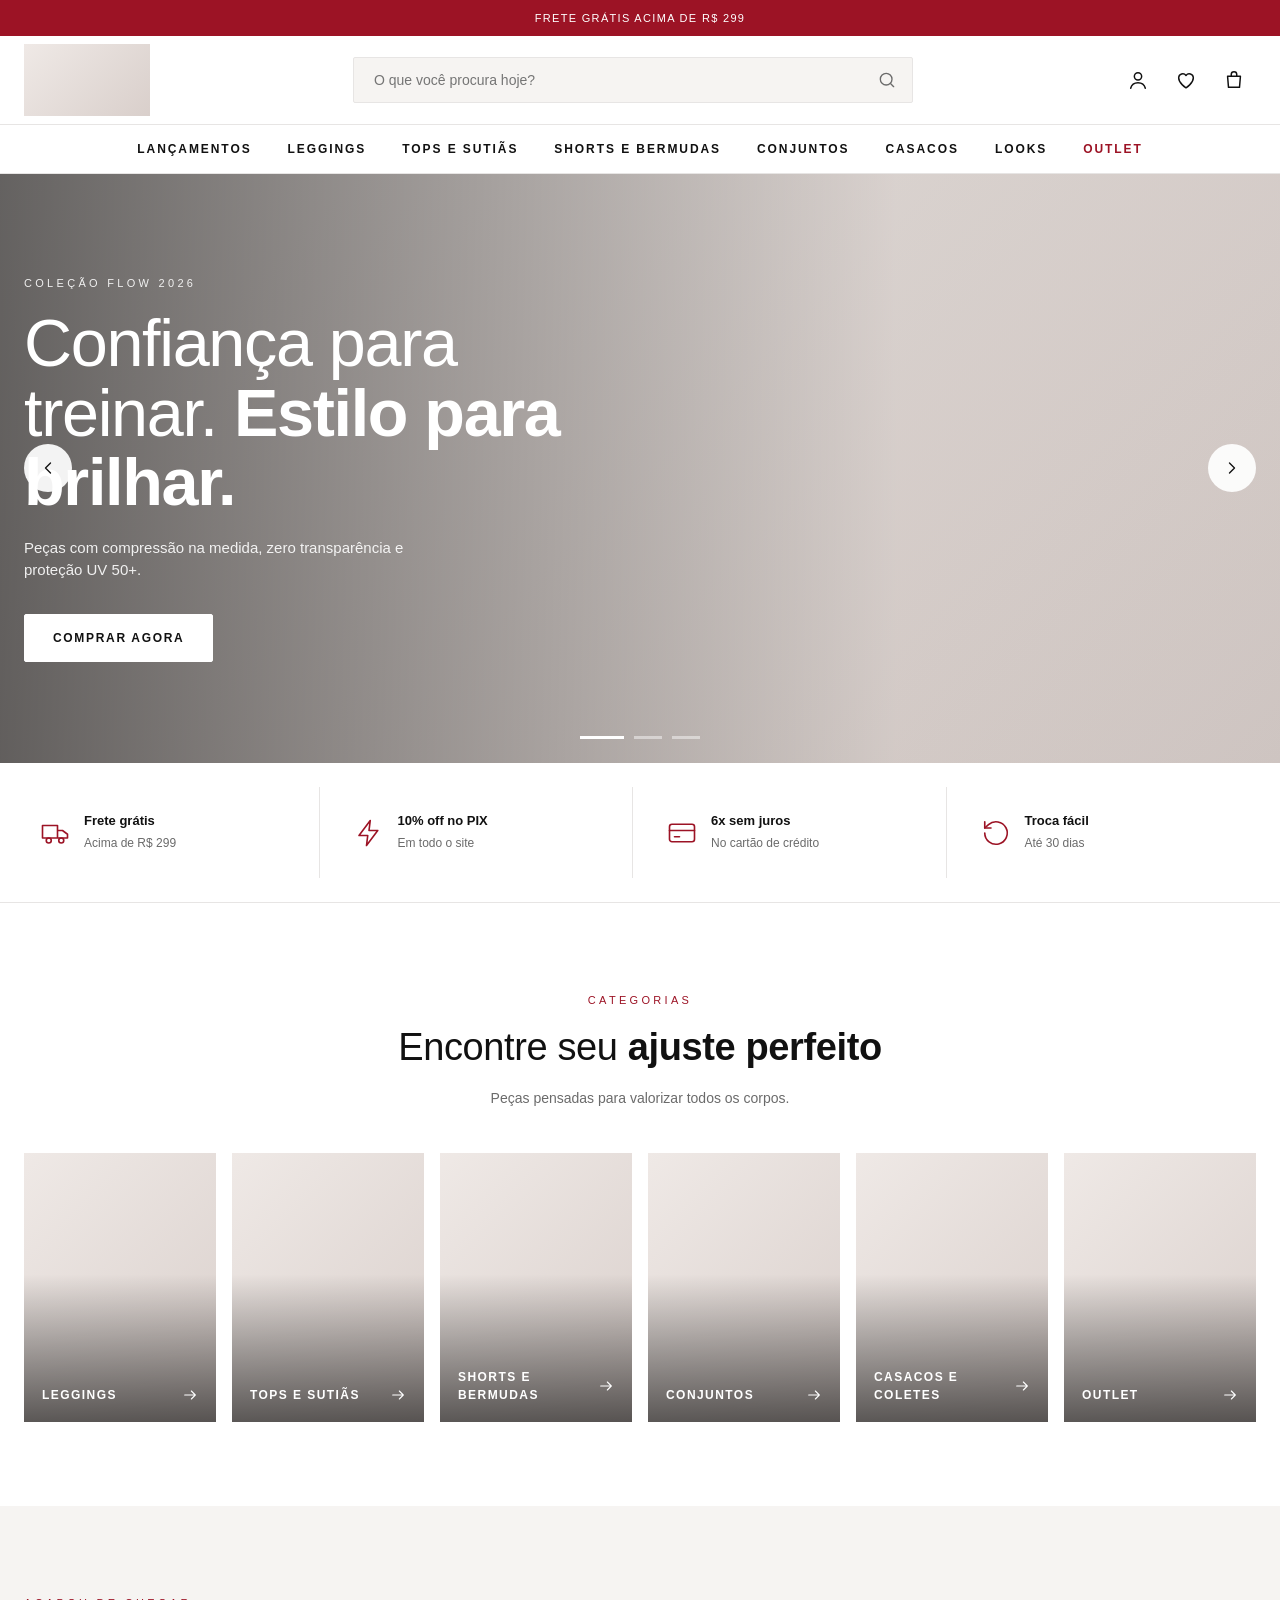
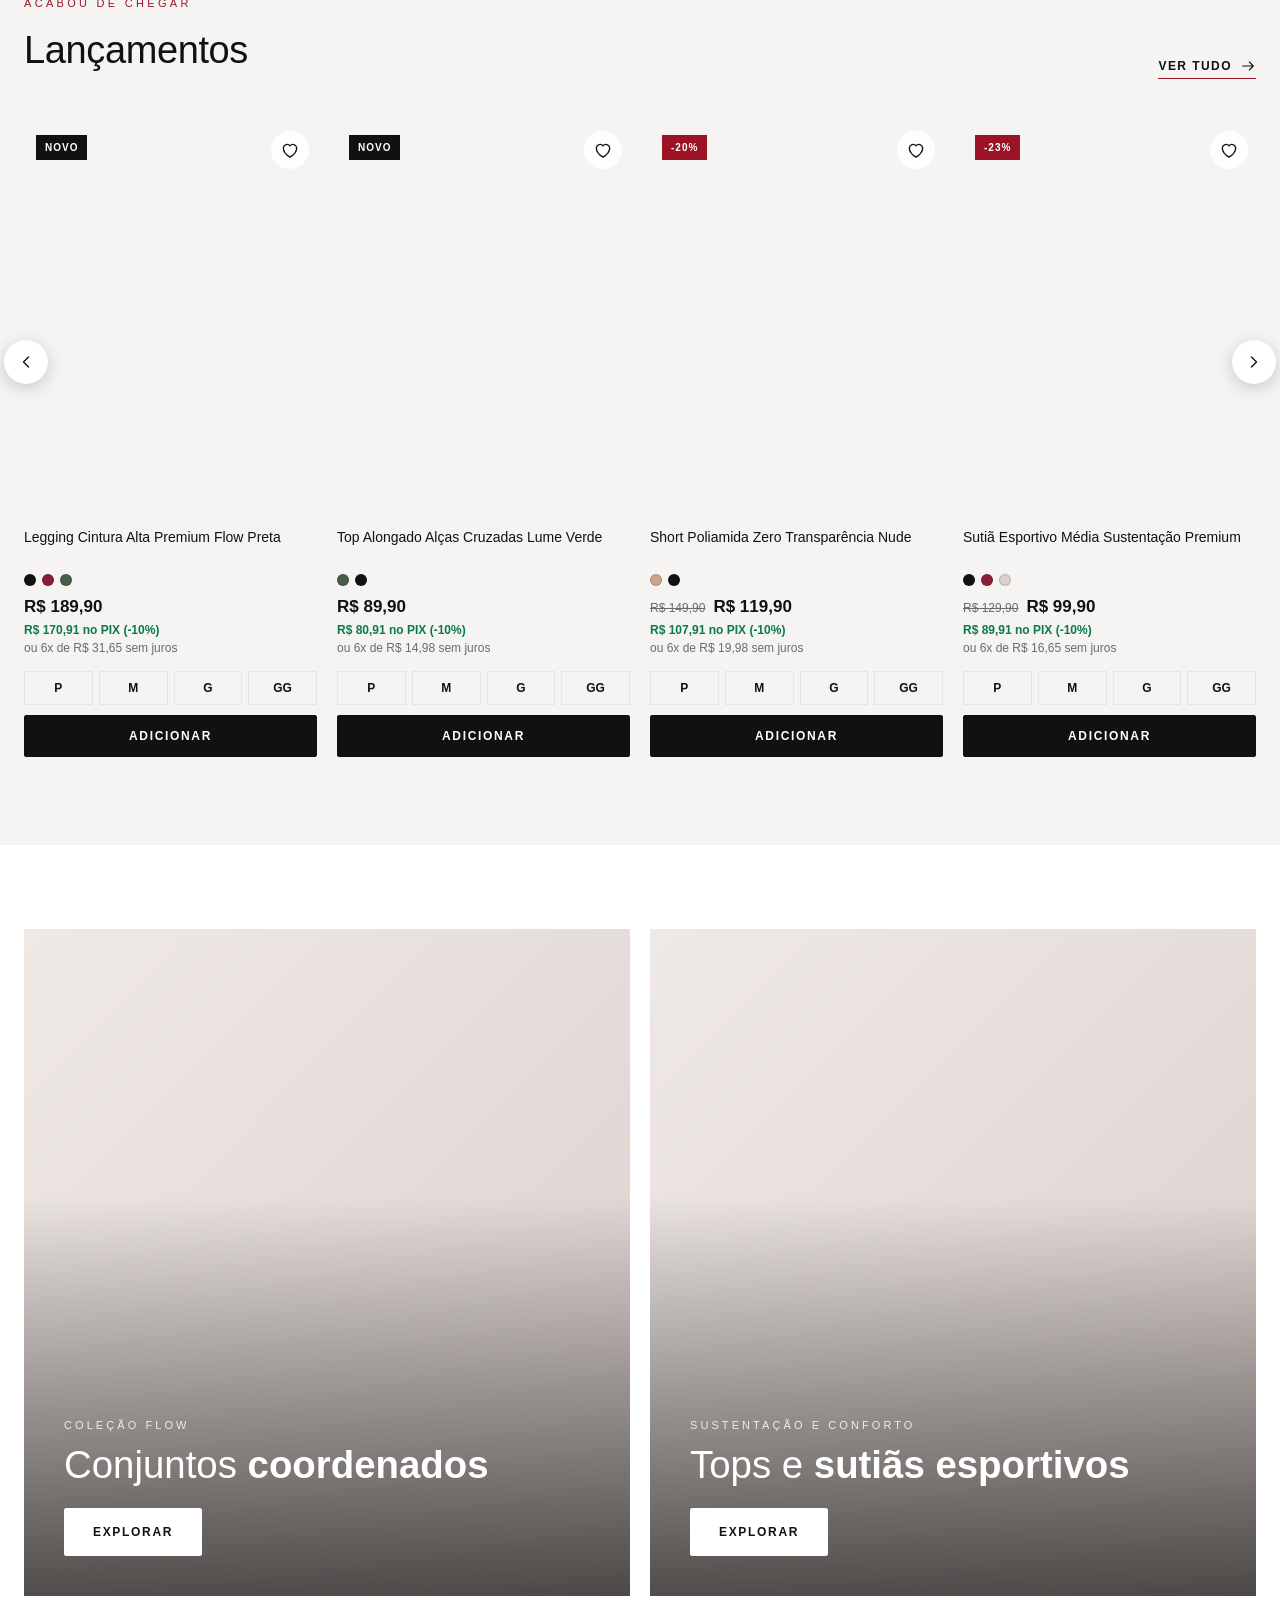
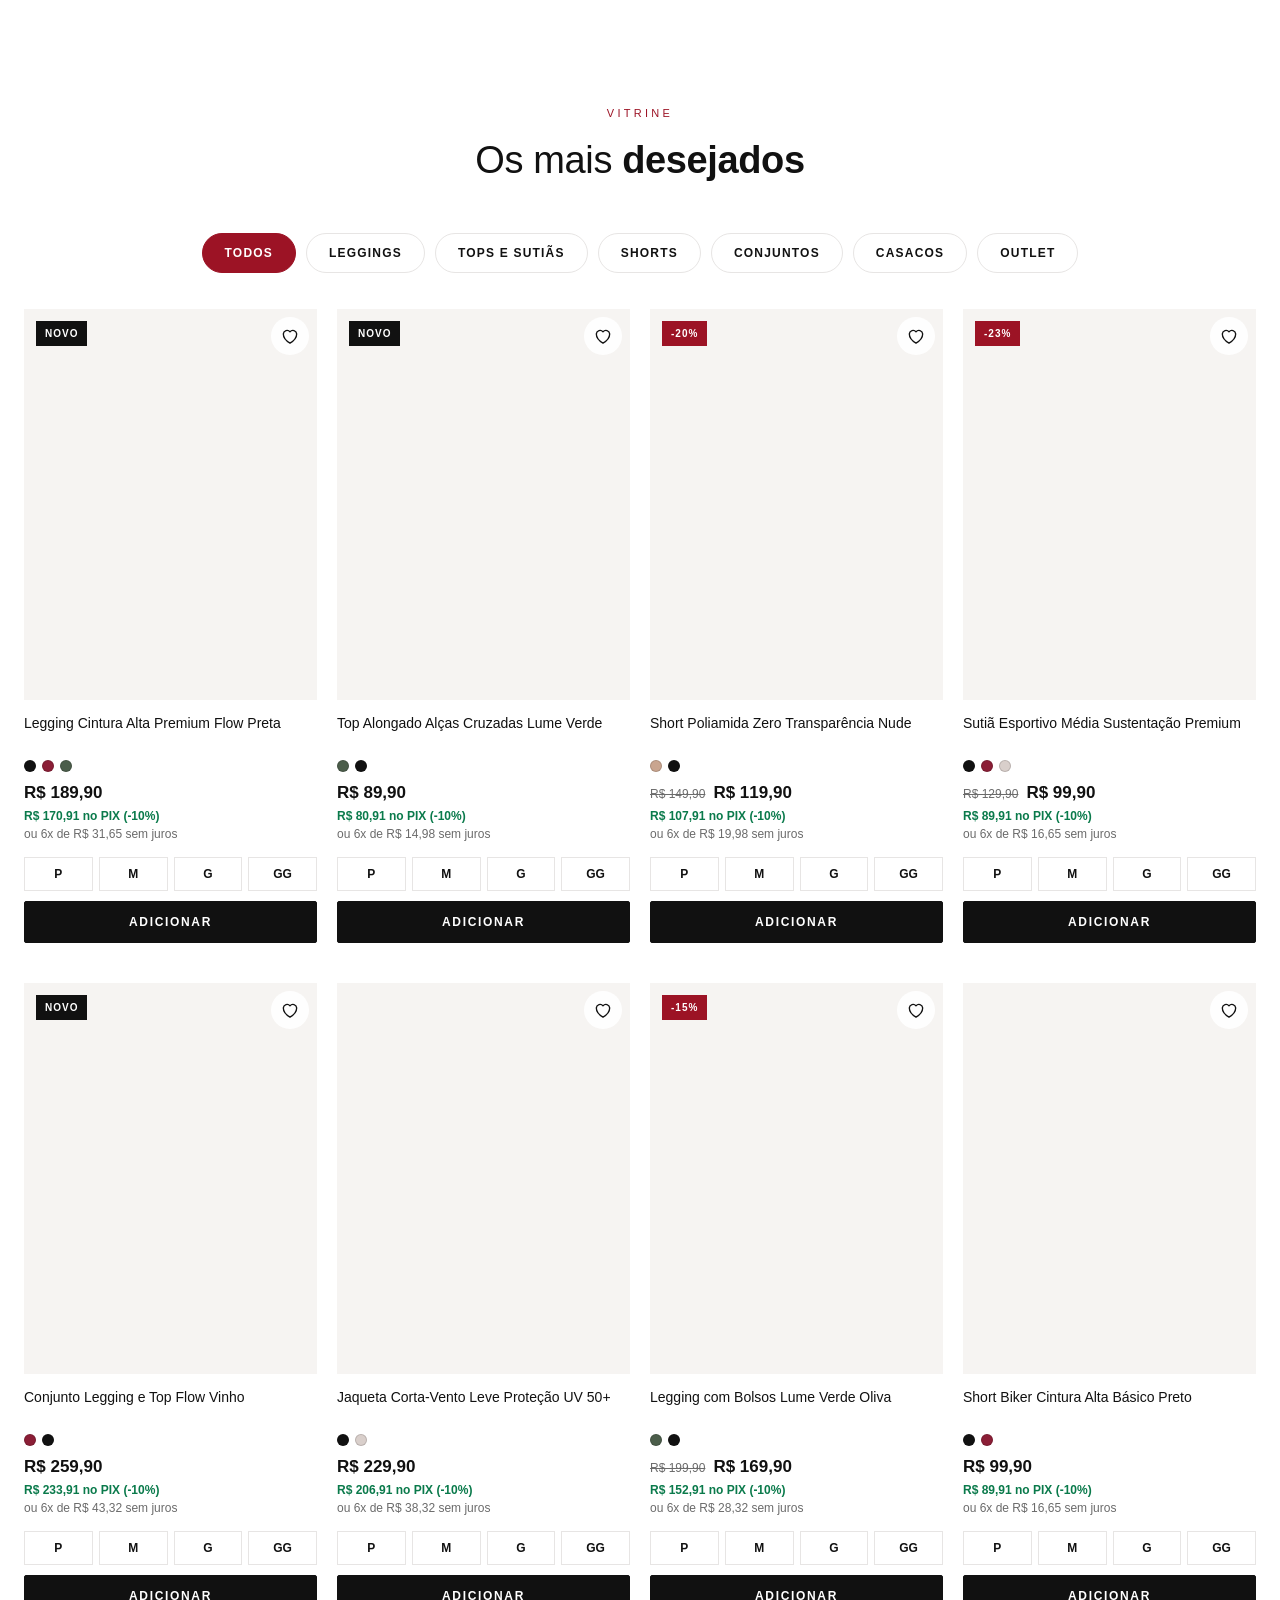
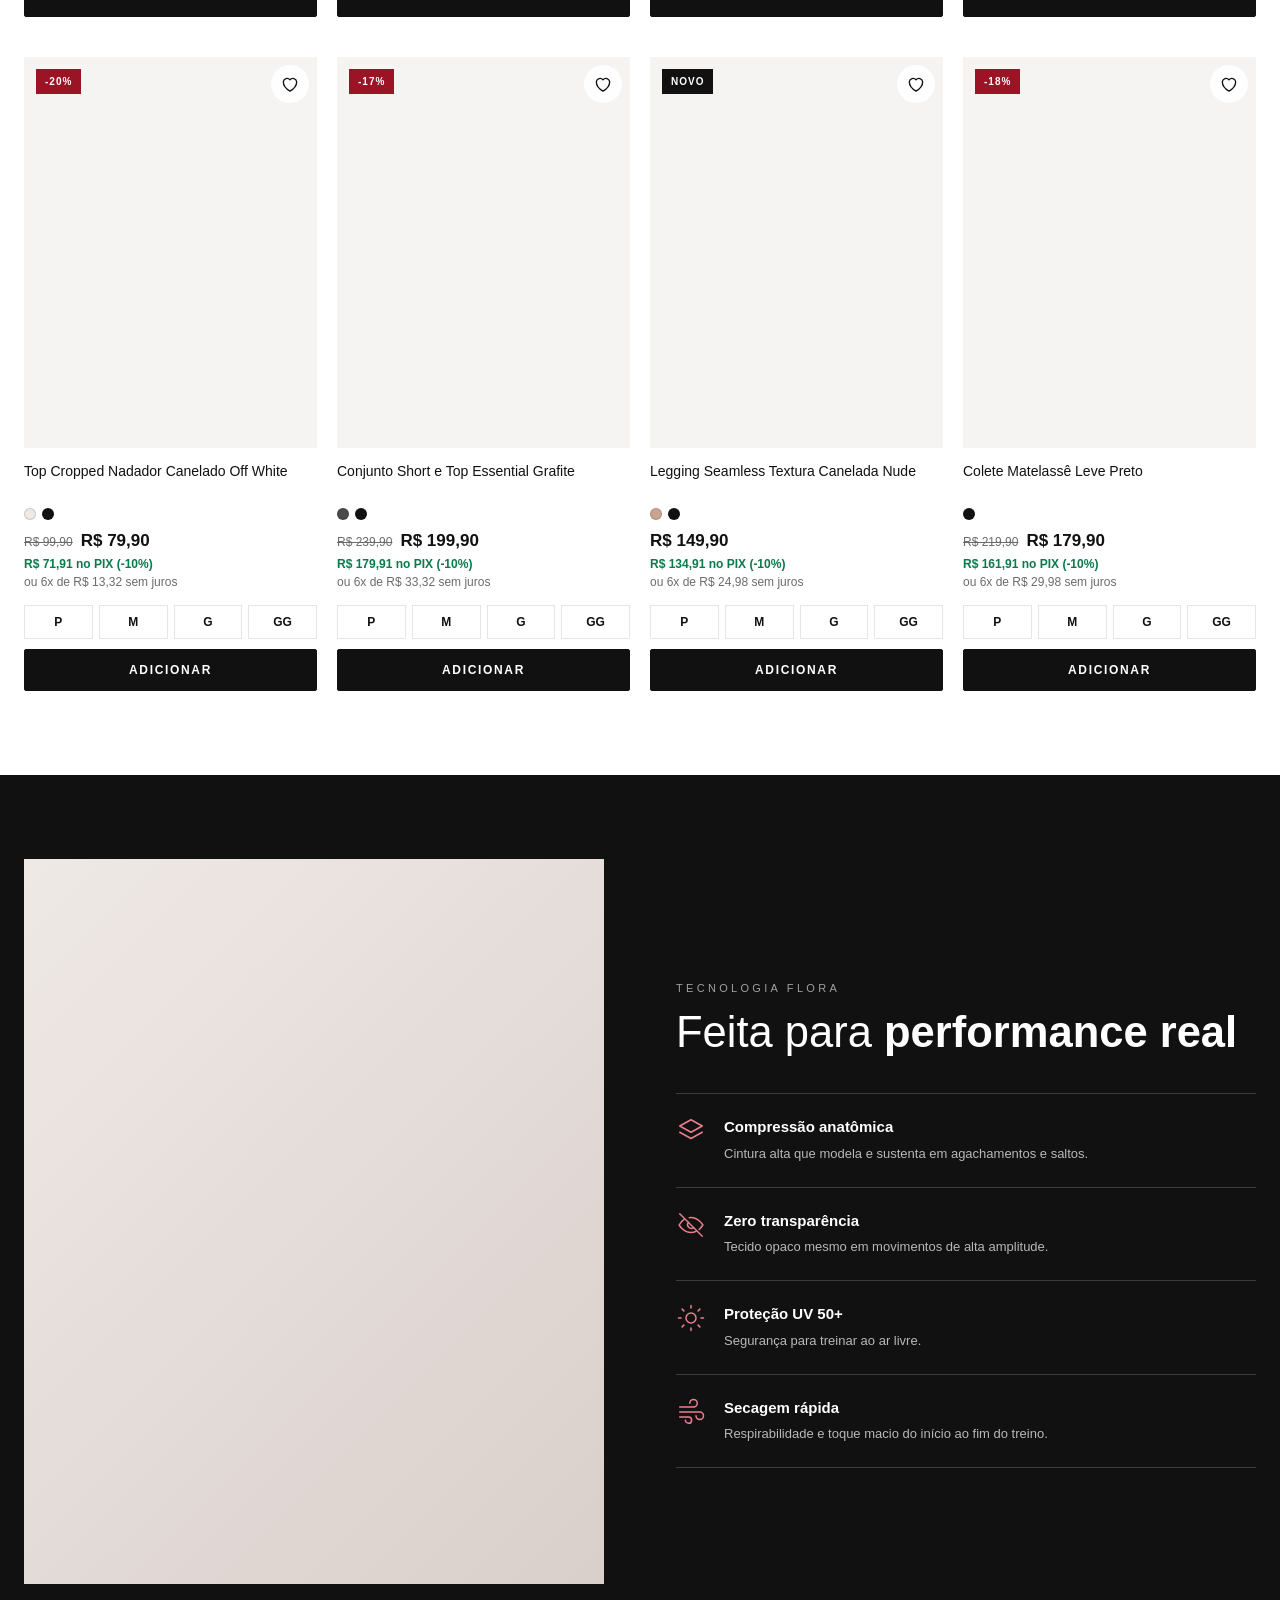
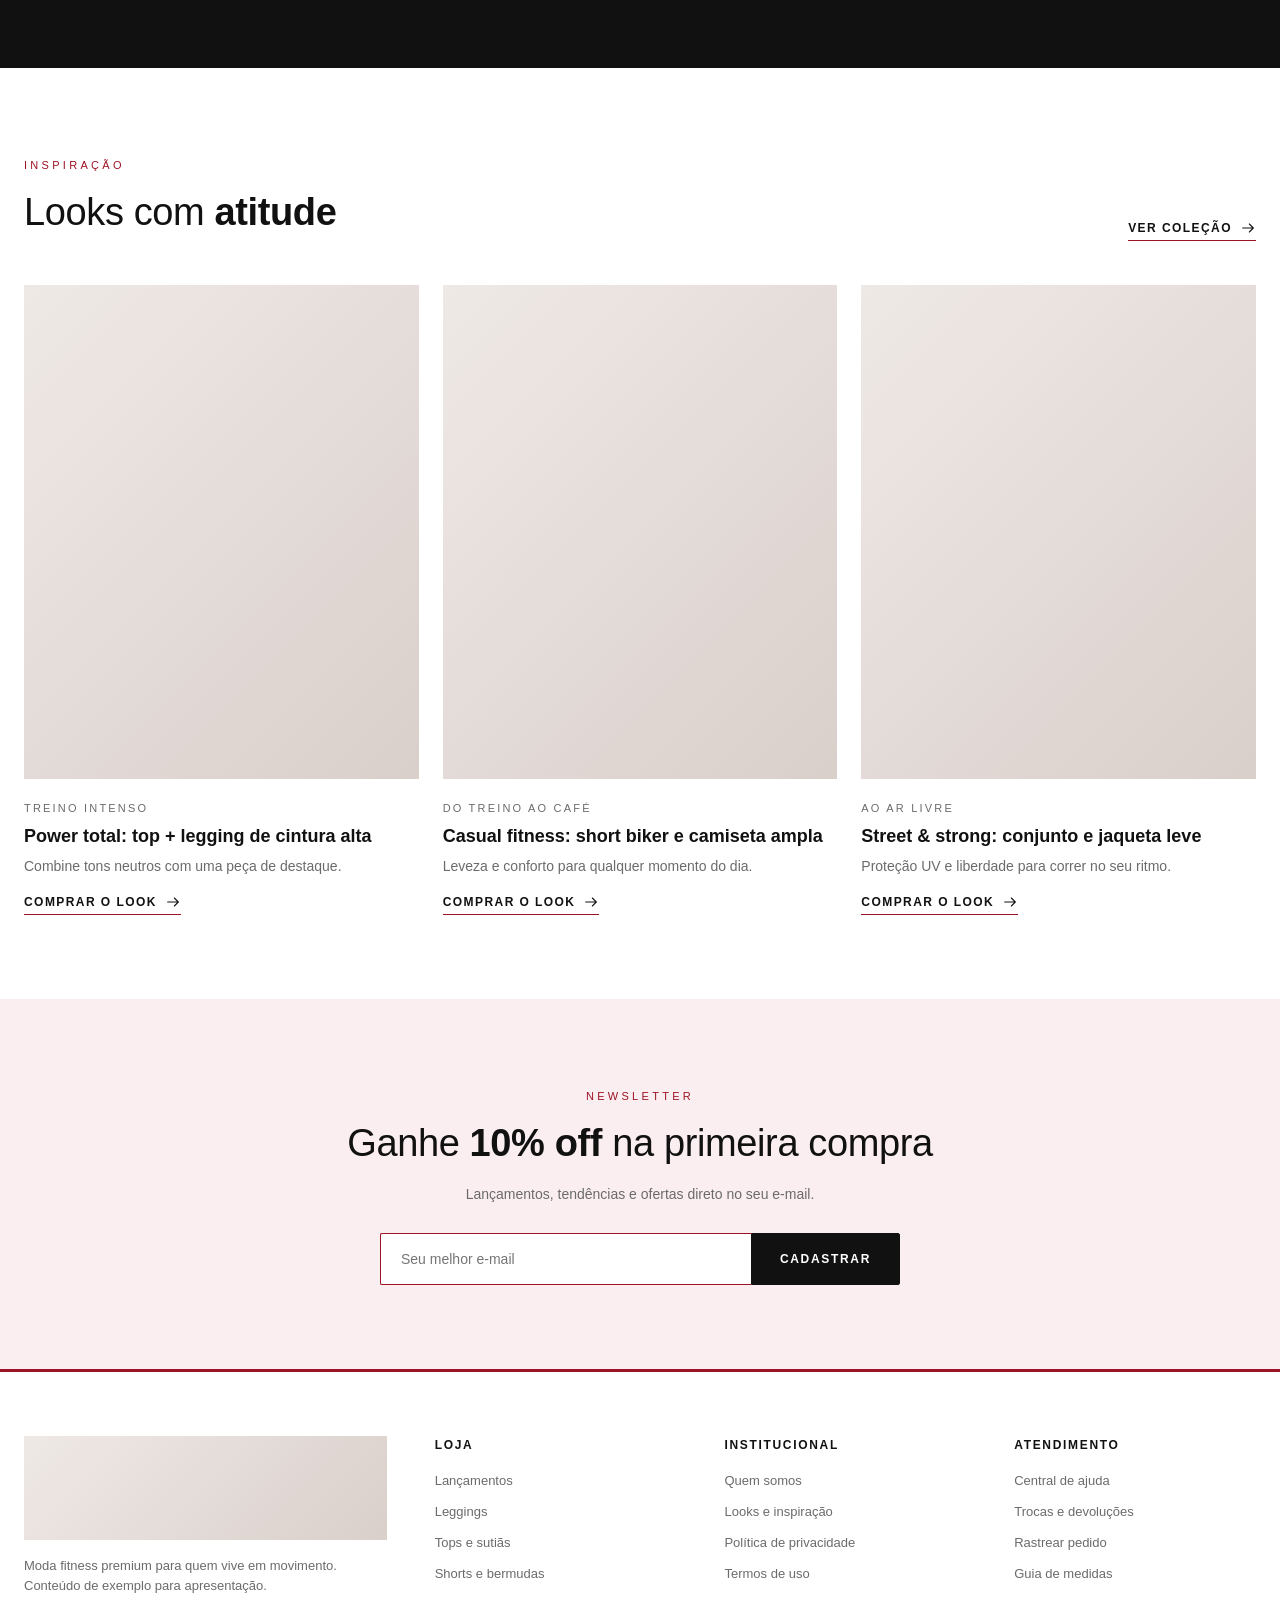
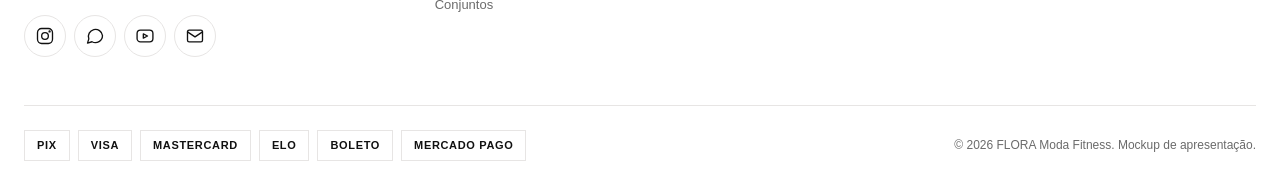
==== commit 2c3f159f: "att" ====
--- a/index.html
+++ b/index.html
@@ -5,7 +5,7 @@
 <meta name="viewport" content="width=device-width, initial-scale=1">
 <title>FLORA | Moda Fitness</title>
 <style>
-:root{--ink:#111;--muted:#6b6b6b;--line:#e7e5e4;--soft:#f6f4f2;--accent:#8b1e36;--pix:#0a7a4b;--maxw:1320px}
+:root{--ink:#111;--muted:#6b6b6b;--line:#e7e5e4;--soft:#f6f4f2;--accent:#9c1325;--brand:#9c1325;--rose:#e9808f;--blush:#fbeef0;--pix:#0a7a4b;--maxw:1320px}
 *{box-sizing:border-box;margin:0;padding:0}
 html{scroll-behavior:smooth}
 body{font-family:Inter,"Helvetica Neue",Arial,system-ui,sans-serif;color:var(--ink);background:#fff;line-height:1.5;-webkit-font-smoothing:antialiased;overflow-x:hidden}
@@ -17,26 +17,26 @@
 .wrap{max-width:var(--maxw);margin:0 auto;padding:0 24px}
 .up{text-transform:uppercase;letter-spacing:.12em}
 .btn{display:inline-flex;align-items:center;justify-content:center;gap:10px;height:48px;padding:0 28px;background:var(--ink);color:#fff;font-size:12px;font-weight:600;text-transform:uppercase;letter-spacing:.14em;border:1px solid var(--ink);border-radius:2px;transition:.25s}
-.btn:hover{background:#fff;color:var(--ink)}
+.btn:hover{background:var(--brand);border-color:var(--brand);color:#fff}
 .btn.light{background:#fff;color:var(--ink);border-color:#fff}
 .btn.light:hover{background:transparent;color:#fff}
 .btn.ghost{background:transparent;color:var(--ink)}
-.btn.ghost:hover{background:var(--ink);color:#fff}
+.btn.ghost:hover{background:var(--brand);border-color:var(--brand);color:#fff}
 .btn.block{width:100%}
 .noimg{background:linear-gradient(135deg,#efe9e6,#d9cfcb)}
 /* announce */
-.announce{background:var(--ink);color:#fff;height:36px;font-size:11px;position:relative;overflow:hidden}
+.announce{background:var(--brand);color:#fff;height:36px;font-size:11px;position:relative;overflow:hidden}
 .announce span{position:absolute;inset:0;display:flex;align-items:center;justify-content:center;opacity:0;transition:opacity .5s;text-align:center;padding:0 12px}
 .announce span.on{opacity:1}
 /* header */
 header{position:sticky;top:0;z-index:50;background:#fff;border-bottom:1px solid var(--line)}
-.hmain{display:grid;grid-template-columns:auto 1fr auto;align-items:center;gap:40px;height:80px}
-.logo{display:flex;flex-direction:column;line-height:1}
-.logo b{font-size:26px;font-weight:800;letter-spacing:.32em;margin-right:-.32em}
-.logo small{font-size:8.5px;letter-spacing:.42em;color:var(--muted);margin-top:5px;text-transform:uppercase}
+.hmain{display:grid;grid-template-columns:auto 1fr auto;align-items:center;gap:40px;height:88px}
+.logo{display:block;line-height:0;flex:none}
+.logo img{height:72px;width:auto;max-width:100%;aspect-ratio:1.75;object-fit:cover;object-position:center}
+.fg .logo img{height:104px}
 .search{position:relative;max-width:560px;width:100%;margin:0 auto}
 .search input{width:100%;height:46px;border:1px solid var(--line);background:var(--soft);padding:0 48px 0 20px;border-radius:2px;font:inherit;font-size:14px;outline:0;transition:.2s}
-.search input:focus{background:#fff;border-color:var(--ink)}
+.search input:focus{background:#fff;border-color:var(--brand)}
 .search .ic{position:absolute;right:16px;top:13px;color:var(--muted);pointer-events:none}
 .sug{position:absolute;top:calc(100% + 6px);left:0;right:0;background:#fff;border:1px solid var(--line);box-shadow:0 20px 40px rgba(0,0,0,.1);display:none;z-index:60}
 .sug.on{display:block}
@@ -47,16 +47,16 @@
 .sug p{padding:16px;font-size:13px;color:var(--muted)}
 .hact{display:flex;gap:4px;align-items:center}
 .ib{position:relative;width:44px;height:44px;display:grid;place-items:center;border-radius:50%;transition:.2s}
-.ib:hover{background:var(--soft)}
+.ib:hover{background:var(--blush);color:var(--brand)}
 .ib .ic{width:22px;height:22px}
-.cnt{position:absolute;top:3px;right:2px;min-width:18px;height:18px;border-radius:9px;background:var(--ink);color:#fff;font-size:10px;font-weight:700;display:grid;place-items:center;padding:0 4px}
+.cnt{position:absolute;top:3px;right:2px;min-width:18px;height:18px;border-radius:9px;background:var(--brand);color:#fff;font-size:10px;font-weight:700;display:grid;place-items:center;padding:0 4px}
 .cnt:empty,.cnt[data-n="0"]{display:none}
 .burger{display:none}
 nav.cats{border-top:1px solid var(--line)}
 nav.cats ul{display:flex;justify-content:center;gap:36px}
 nav.cats>.wrap>ul>li{position:static}
 nav.cats a.top{display:block;padding:15px 0;font-size:12px;font-weight:600;position:relative}
-nav.cats a.top::after{content:"";position:absolute;left:0;bottom:8px;height:1px;width:0;background:var(--ink);transition:.25s}
+nav.cats a.top::after{content:"";position:absolute;left:0;bottom:8px;height:1px;width:0;background:var(--brand);transition:.25s}
 nav.cats li:hover>a.top::after{width:100%}
 nav.cats a.sale{color:var(--accent)}
 .mega{position:absolute;left:0;right:0;top:100%;background:#fff;border-bottom:1px solid var(--line);box-shadow:0 24px 40px rgba(0,0,0,.08);opacity:0;visibility:hidden;transform:translateY(8px);transition:.25s}
@@ -66,7 +66,7 @@
 .mega h5{font-size:11px;letter-spacing:.14em;text-transform:uppercase;margin-bottom:14px}
 .mega li{margin-bottom:9px}
 .mega li a{font-size:14px;color:var(--muted)}
-.mega li a:hover{color:var(--ink)}
+.mega li a:hover{color:var(--brand)}
 .mega .pic{position:relative;aspect-ratio:16/10;overflow:hidden}
 .mega .pic img{width:100%;height:100%;object-fit:cover}
 .mega .pic span{position:absolute;left:16px;bottom:14px;color:#fff;font-size:12px;font-weight:600}
@@ -93,13 +93,13 @@
 .ben .wrap{display:grid;grid-template-columns:repeat(4,1fr)}
 .ben div{display:flex;gap:14px;align-items:center;padding:24px 20px;border-right:1px solid var(--line)}
 .ben div:last-child{border:0}
-.ben .ic{width:30px;height:30px;stroke-width:1.3}
+.ben .ic{width:30px;height:30px;stroke-width:1.3;color:var(--brand)}
 .ben b{display:block;font-size:13px;font-weight:600}
 .ben span{font-size:12px;color:var(--muted)}
 /* sections */
 section.s{padding:84px 0}
 .sh{text-align:center;margin-bottom:44px}
-.sh small{font-size:11px;letter-spacing:.3em;text-transform:uppercase;color:var(--muted)}
+.sh small{font-size:11px;letter-spacing:.3em;text-transform:uppercase;color:var(--brand)}
 .sh h2{font-size:clamp(26px,3vw,38px);font-weight:300;letter-spacing:-.01em;margin-top:8px}
 .sh h2 b{font-weight:700}
 .sh p{max-width:520px;margin:12px auto 0;color:var(--muted);font-size:14px}
@@ -108,6 +108,8 @@
 .link{display:inline-flex;gap:8px;align-items:center;font-size:12px;font-weight:600;text-transform:uppercase;letter-spacing:.12em;border-bottom:1px solid var(--ink);padding-bottom:3px}
 .link .ic{width:16px;height:16px;transition:.2s}
 .link:hover .ic{transform:translateX(4px)}
+.link{border-bottom-color:var(--brand)}
+.link:hover{color:var(--brand)}
 /* category tiles */
 .tiles{display:grid;grid-template-columns:repeat(6,1fr);gap:16px}
 .tile{position:relative;aspect-ratio:3/4.2;overflow:hidden;display:block}
@@ -147,7 +149,7 @@
 .sz{display:flex;gap:6px;margin:14px 0 10px}
 .sz button{flex:1;height:34px;border:1px solid var(--line);font-size:12px;font-weight:600;transition:.15s}
 .sz button:hover{border-color:var(--ink)}
-.sz button.on{background:var(--ink);color:#fff;border-color:var(--ink)}
+.sz button.on{background:var(--brand);color:#fff;border-color:var(--brand)}
 .sz.err button{animation:sh .4s;border-color:var(--accent)}
 @keyframes sh{25%{transform:translateX(-3px)}75%{transform:translateX(3px)}}
 .card .btn{height:42px;margin-top:auto}
@@ -165,7 +167,7 @@
 .chips{display:flex;gap:10px;justify-content:center;flex-wrap:wrap;margin-bottom:36px}
 .chip{height:40px;padding:0 22px;border:1px solid var(--line);font-size:12px;font-weight:600;text-transform:uppercase;letter-spacing:.1em;border-radius:20px;transition:.2s}
 .chip:hover{border-color:var(--ink)}
-.chip.on{background:var(--ink);color:#fff;border-color:var(--ink)}
+.chip.on{background:var(--brand);color:#fff;border-color:var(--brand)}
 .qtag{display:none;align-items:center;gap:8px;margin:0 auto 24px;width:max-content;background:var(--soft);padding:8px 8px 8px 16px;font-size:13px;border-radius:20px}
 .qtag.on{display:flex}
 .qtag button{width:24px;height:24px;border-radius:50%;display:grid;place-items:center;background:#fff}
@@ -180,7 +182,7 @@
 .tech h2 b{font-weight:700}
 .tech li{display:flex;gap:18px;padding:22px 0;border-top:1px solid rgba(255,255,255,.18)}
 .tech li:last-child{border-bottom:1px solid rgba(255,255,255,.18)}
-.tech li .ic{width:30px;height:30px;stroke-width:1.2}
+.tech li .ic{width:30px;height:30px;stroke-width:1.2;color:var(--rose)}
 .tech li b{display:block;font-size:15px;margin-bottom:2px}
 .tech li span{font-size:13px;opacity:.7}
 /* looks */
@@ -192,23 +194,23 @@
 .look h3{font-size:18px;font-weight:600;margin:6px 0 8px;line-height:1.3}
 .look p{font-size:14px;color:var(--muted);margin-bottom:12px}
 /* news */
-.news{background:var(--soft);text-align:center}
+.news{background:var(--blush);text-align:center}
 .news form{display:flex;max-width:520px;margin:28px auto 0}
-.news input{flex:1;height:52px;border:1px solid var(--ink);border-right:0;padding:0 20px;font:inherit;font-size:14px;outline:0;border-radius:2px 0 0 2px;background:#fff;min-width:0}
+.news input{flex:1;height:52px;border:1px solid var(--brand);border-right:0;padding:0 20px;font:inherit;font-size:14px;outline:0;border-radius:2px 0 0 2px;background:#fff;min-width:0}
 .news .btn{height:52px;border-radius:0 2px 2px 0}
 /* footer */
-footer{background:#fff;border-top:1px solid var(--line);padding-top:64px;font-size:14px}
+footer{background:#fff;border-top:3px solid var(--brand);padding-top:64px;font-size:14px}
 .fg{display:grid;grid-template-columns:1.5fr repeat(3,1fr);gap:48px;padding-bottom:48px}
 .fg p{color:var(--muted);max-width:320px;margin:16px 0 20px;font-size:13px}
 .soc{display:flex;gap:8px}
 .soc a{width:42px;height:42px;border:1px solid var(--line);border-radius:50%;display:grid;place-items:center;transition:.2s}
-.soc a:hover{background:var(--ink);color:#fff}
+.soc a:hover{background:var(--brand);border-color:var(--brand);color:#fff}
 details summary{list-style:none;font-size:12px;font-weight:700;letter-spacing:.14em;text-transform:uppercase;margin-bottom:16px;display:flex;justify-content:space-between;align-items:center;cursor:default}
 details summary::-webkit-details-marker{display:none}
 details summary .ic{display:none;width:18px;height:18px}
 details li{margin-bottom:10px}
 details li a{color:var(--muted);font-size:13px}
-details li a:hover{color:var(--ink)}
+details li a:hover{color:var(--brand)}
 .pay{border-top:1px solid var(--line);padding:24px 0;display:flex;justify-content:space-between;gap:20px;align-items:center;flex-wrap:wrap;font-size:12px;color:var(--muted)}
 .pay div{display:flex;gap:8px;flex-wrap:wrap}
 .pay span.m{border:1px solid var(--line);padding:6px 12px;font-size:11px;font-weight:700;letter-spacing:.06em;color:var(--ink)}
@@ -225,7 +227,7 @@
 .df{padding:20px 24px;border-top:1px solid var(--line)}
 .ship{padding:16px 24px;background:var(--soft);font-size:13px}
 .bar{height:4px;background:#ddd;margin-top:10px}
-.bar i{display:block;height:100%;background:var(--pix);width:0;transition:width .4s}
+.bar i{display:block;height:100%;background:var(--brand);width:0;transition:width .4s}
 .li{display:grid;grid-template-columns:76px 1fr auto;gap:14px;padding:18px 0;border-bottom:1px solid var(--line)}
 .li img{width:76px;height:100px;object-fit:cover;background:var(--soft)}
 .li h5{font-size:13px;font-weight:500}
@@ -255,9 +257,10 @@
 .wrap{padding:0 16px}
 .burger{display:grid}
 nav.cats{display:none}
-.hmain{grid-template-columns:44px 1fr auto;height:64px;gap:4px}
-.hmain .logo{align-items:center}
-.logo b{font-size:20px}
+.hmain{grid-template-columns:44px 1fr auto;height:62px;gap:4px}
+.hmain .logo{justify-self:center}
+.logo img{height:52px}
+.fg .logo img{height:88px}
 .search.d{display:none}
 .hide-m{display:none}
 .hero{height:520px}
@@ -337,7 +340,7 @@
 <header>
 <div class="wrap hmain">
 <button class="ib burger" data-act="menu" aria-label="Menu"><svg class="ic"><use href="#i-menu"/></svg></button>
-<a href="#" class="logo" aria-label="FLORA"><b>FLORA</b><small>Moda Fitness</small></a>
+<a href="#" class="logo" aria-label="FLORA Moda Fitness – início"><img src="https://d31zra5bs5df64.cloudfront.net/prod/3EtgXql2FvedxrFJeAujiJnHUL6/chat/3KbvPkEDDY2ZVzmOKotSdBx5KFa/3KeZ0JCYzmnWmrIu8GUzUfPMUTT.png?Expires=1791923369&Key-Pair-Id=K2FT0I8VPJSP5H&Signature=SeEkyzCt5horEjWClaKCO-iOrT-A43nHk26GCzgrmw-hE2gsfr3b68GAIpjGGn5AWnh-Qa5L1TZbLOjvb5scMB0XfZXho4k~vFfPFOMTlKdCv3E2Y37teAvG~uqyptbOColv2996JLZcwymGlC7KdAJKajhpfC9gmtXpifQ-dREHf42~divhIPFcHz~8eePuSRCGQsilbj9naaTbR0iDMmMcytmSABFkBqnm0Wh~iIJKcKgi9daOgzccbesA2gh1fNnxuM6g0FUwVCmBpwYZQqdTble02Zr5UJ9-Sf9mpyscmuYz8-x3vGwVh1QunqyWPUGf5hMyjsNtT1d9eUd9OQ__" alt="FLORA Moda Fitness" width="126" height="72"></a>
 <div class="search d" id="sd" style="grid-column:2;grid-row:1">
 <input type="search" placeholder="O que você procura hoje?" data-search autocomplete="off">
 <svg class="ic"><use href="#i-search"/></svg>
@@ -391,7 +394,7 @@
 </div></section>
 
 <section class="s" id="lancamentos" style="background:var(--soft)"><div class="wrap">
-<div class="sh left"><div><small style="font-size:11px;letter-spacing:.3em;text-transform:uppercase;color:var(--muted)">Acabou de chegar</small><h2 style="margin-top:8px">Lançamentos</h2></div><a href="#vitrine" class="link" data-cat="todos">Ver tudo <svg class="ic"><use href="#i-arrow"/></svg></a></div>
+<div class="sh left"><div><small style="font-size:11px;letter-spacing:.3em;text-transform:uppercase;color:var(--brand)">Acabou de chegar</small><h2 style="margin-top:8px">Lançamentos</h2></div><a href="#vitrine" class="link" data-cat="todos">Ver tudo <svg class="ic"><use href="#i-arrow"/></svg></a></div>
 <div class="rail">
 <button class="rarr p" data-rail="-1" aria-label="Anterior"><svg class="ic"><use href="#i-left"/></svg></button>
 <div class="track" id="rail"></div>
@@ -422,7 +425,7 @@
 </div></section>
 
 <section class="s" id="looks"><div class="wrap">
-<div class="sh left"><div><small style="font-size:11px;letter-spacing:.3em;text-transform:uppercase;color:var(--muted)">Inspiração</small><h2 style="margin-top:8px">Looks com <b>atitude</b></h2></div><a href="#vitrine" class="link">Ver coleção <svg class="ic"><use href="#i-arrow"/></svg></a></div>
+<div class="sh left"><div><small style="font-size:11px;letter-spacing:.3em;text-transform:uppercase;color:var(--brand)">Inspiração</small><h2 style="margin-top:8px">Looks com <b>atitude</b></h2></div><a href="#vitrine" class="link">Ver coleção <svg class="ic"><use href="#i-arrow"/></svg></a></div>
 <div class="looks">
 <article class="look"><div class="ph"><img data-img="look1" alt=""></div><small>Treino intenso</small><h3>Power total: top + legging de cintura alta</h3><p>Combine tons neutros com uma peça de destaque.</p><a class="link" href="#vitrine">Comprar o look <svg class="ic"><use href="#i-arrow"/></svg></a></article>
 <article class="look"><div class="ph"><img data-img="look2" alt=""></div><small>Do treino ao café</small><h3>Casual fitness: short biker e camiseta ampla</h3><p>Leveza e conforto para qualquer momento do dia.</p><a class="link" href="#vitrine">Comprar o look <svg class="ic"><use href="#i-arrow"/></svg></a></article>
@@ -437,7 +440,7 @@
 
 <footer><div class="wrap">
 <div class="fg">
-<div><a href="#" class="logo"><b>FLORA</b><small>Moda Fitness</small></a><p>Moda fitness premium para quem vive em movimento. Conteúdo de exemplo para apresentação.</p>
+<div><a href="#" class="logo" aria-label="FLORA Moda Fitness"><img src="https://d31zra5bs5df64.cloudfront.net/prod/3EtgXql2FvedxrFJeAujiJnHUL6/chat/3KbvPkEDDY2ZVzmOKotSdBx5KFa/3KeZ0JCYzmnWmrIu8GUzUfPMUTT.png?Expires=1791923369&Key-Pair-Id=K2FT0I8VPJSP5H&Signature=SeEkyzCt5horEjWClaKCO-iOrT-A43nHk26GCzgrmw-hE2gsfr3b68GAIpjGGn5AWnh-Qa5L1TZbLOjvb5scMB0XfZXho4k~vFfPFOMTlKdCv3E2Y37teAvG~uqyptbOColv2996JLZcwymGlC7KdAJKajhpfC9gmtXpifQ-dREHf42~divhIPFcHz~8eePuSRCGQsilbj9naaTbR0iDMmMcytmSABFkBqnm0Wh~iIJKcKgi9daOgzccbesA2gh1fNnxuM6g0FUwVCmBpwYZQqdTble02Zr5UJ9-Sf9mpyscmuYz8-x3vGwVh1QunqyWPUGf5hMyjsNtT1d9eUd9OQ__" alt="FLORA Moda Fitness" loading="lazy"></a><p>Moda fitness premium para quem vive em movimento. Conteúdo de exemplo para apresentação.</p>
 <div class="soc"><a href="#" aria-label="Instagram"><svg class="ic"><use href="#i-ig"/></svg></a><a href="#" aria-label="WhatsApp"><svg class="ic"><use href="#i-chat"/></svg></a><a href="#" aria-label="Vídeos"><svg class="ic"><use href="#i-play"/></svg></a><a href="#" aria-label="E-mail"><svg class="ic"><use href="#i-mail"/></svg></a></div></div>
 <details><summary>Loja <svg class="ic"><use href="#i-down"/></svg></summary><ul><li><a href="#lancamentos">Lançamentos</a></li><li><a href="#vitrine" data-cat="leggings">Leggings</a></li><li><a href="#vitrine" data-cat="tops">Tops e sutiãs</a></li><li><a href="#vitrine" data-cat="shorts">Shorts e bermudas</a></li><li><a href="#vitrine" data-cat="conjuntos">Conjuntos</a></li></ul></details>
 <details><summary>Institucional <svg class="ic"><use href="#i-down"/></svg></summary><ul><li><a href="#">Quem somos</a></li><li><a href="#looks">Looks e inspiração</a></li><li><a href="#">Política de privacidade</a></li><li><a href="#">Termos de uso</a></li></ul></details>
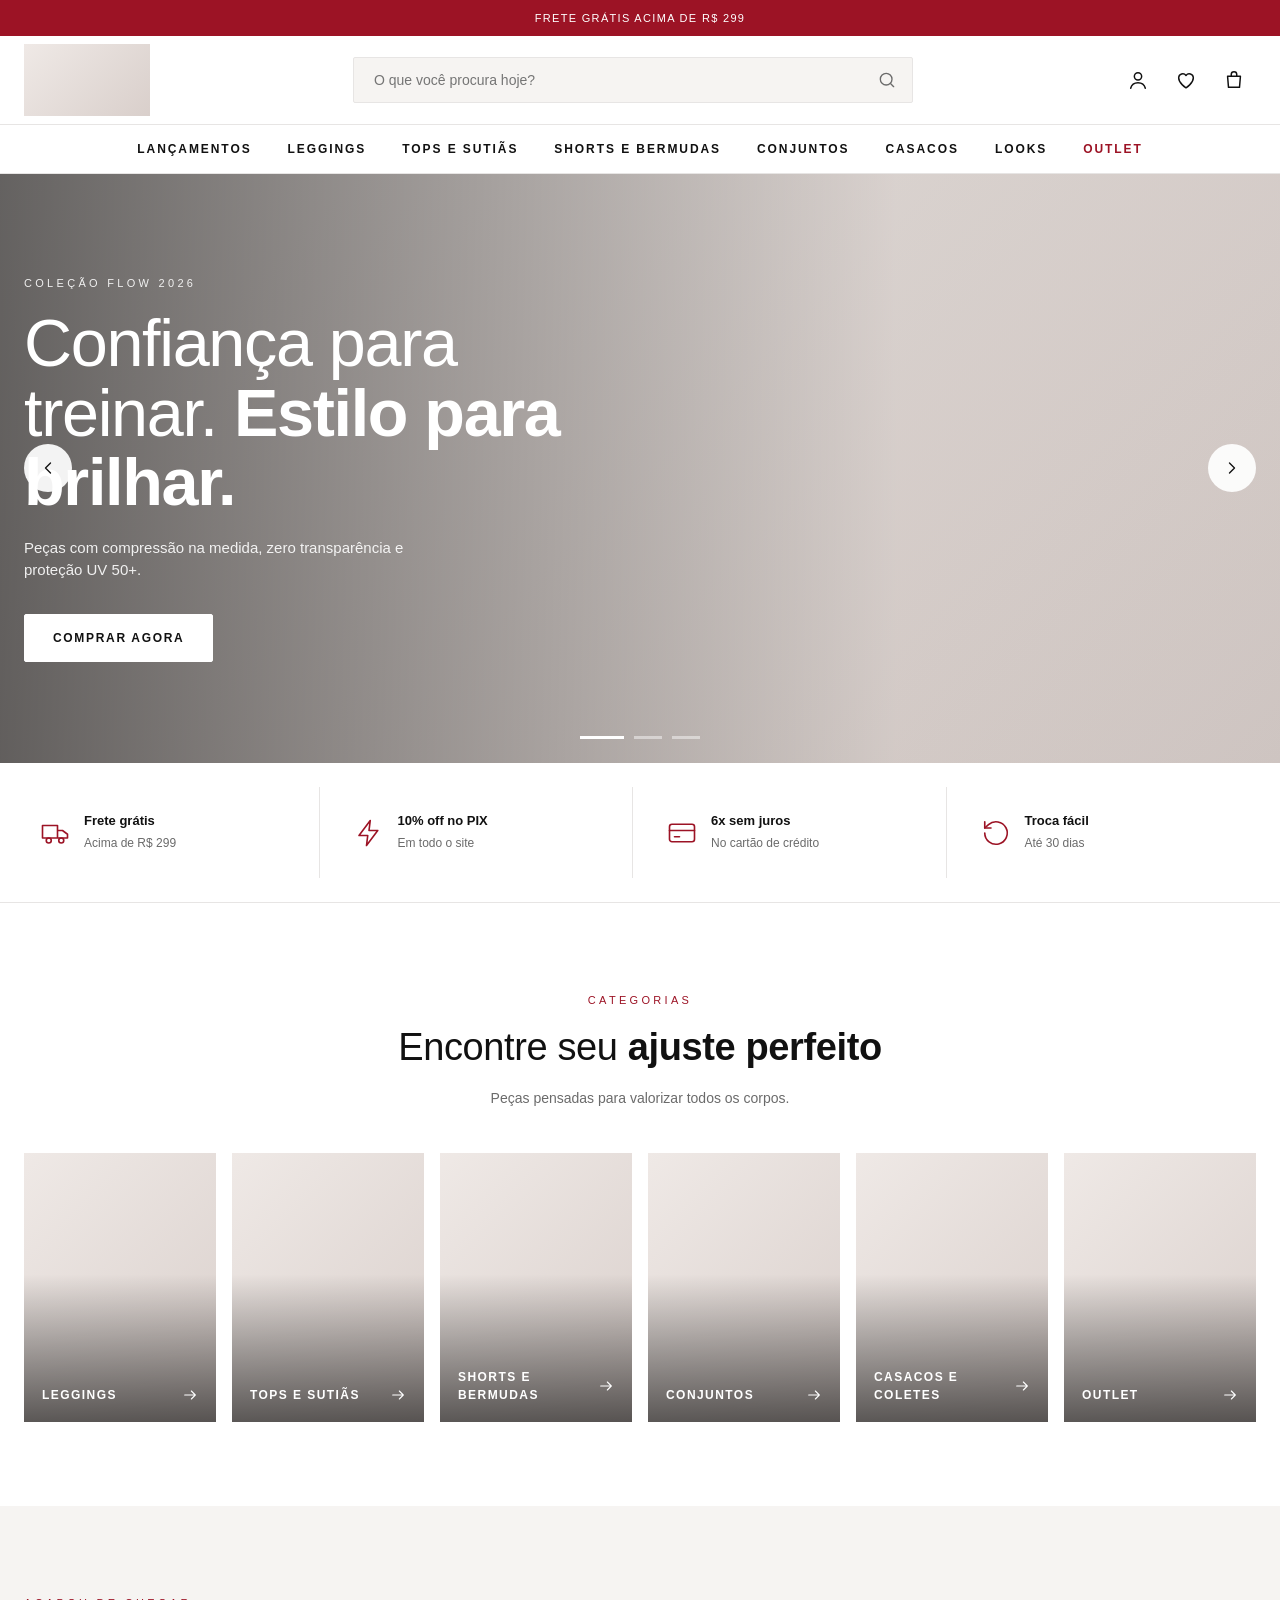
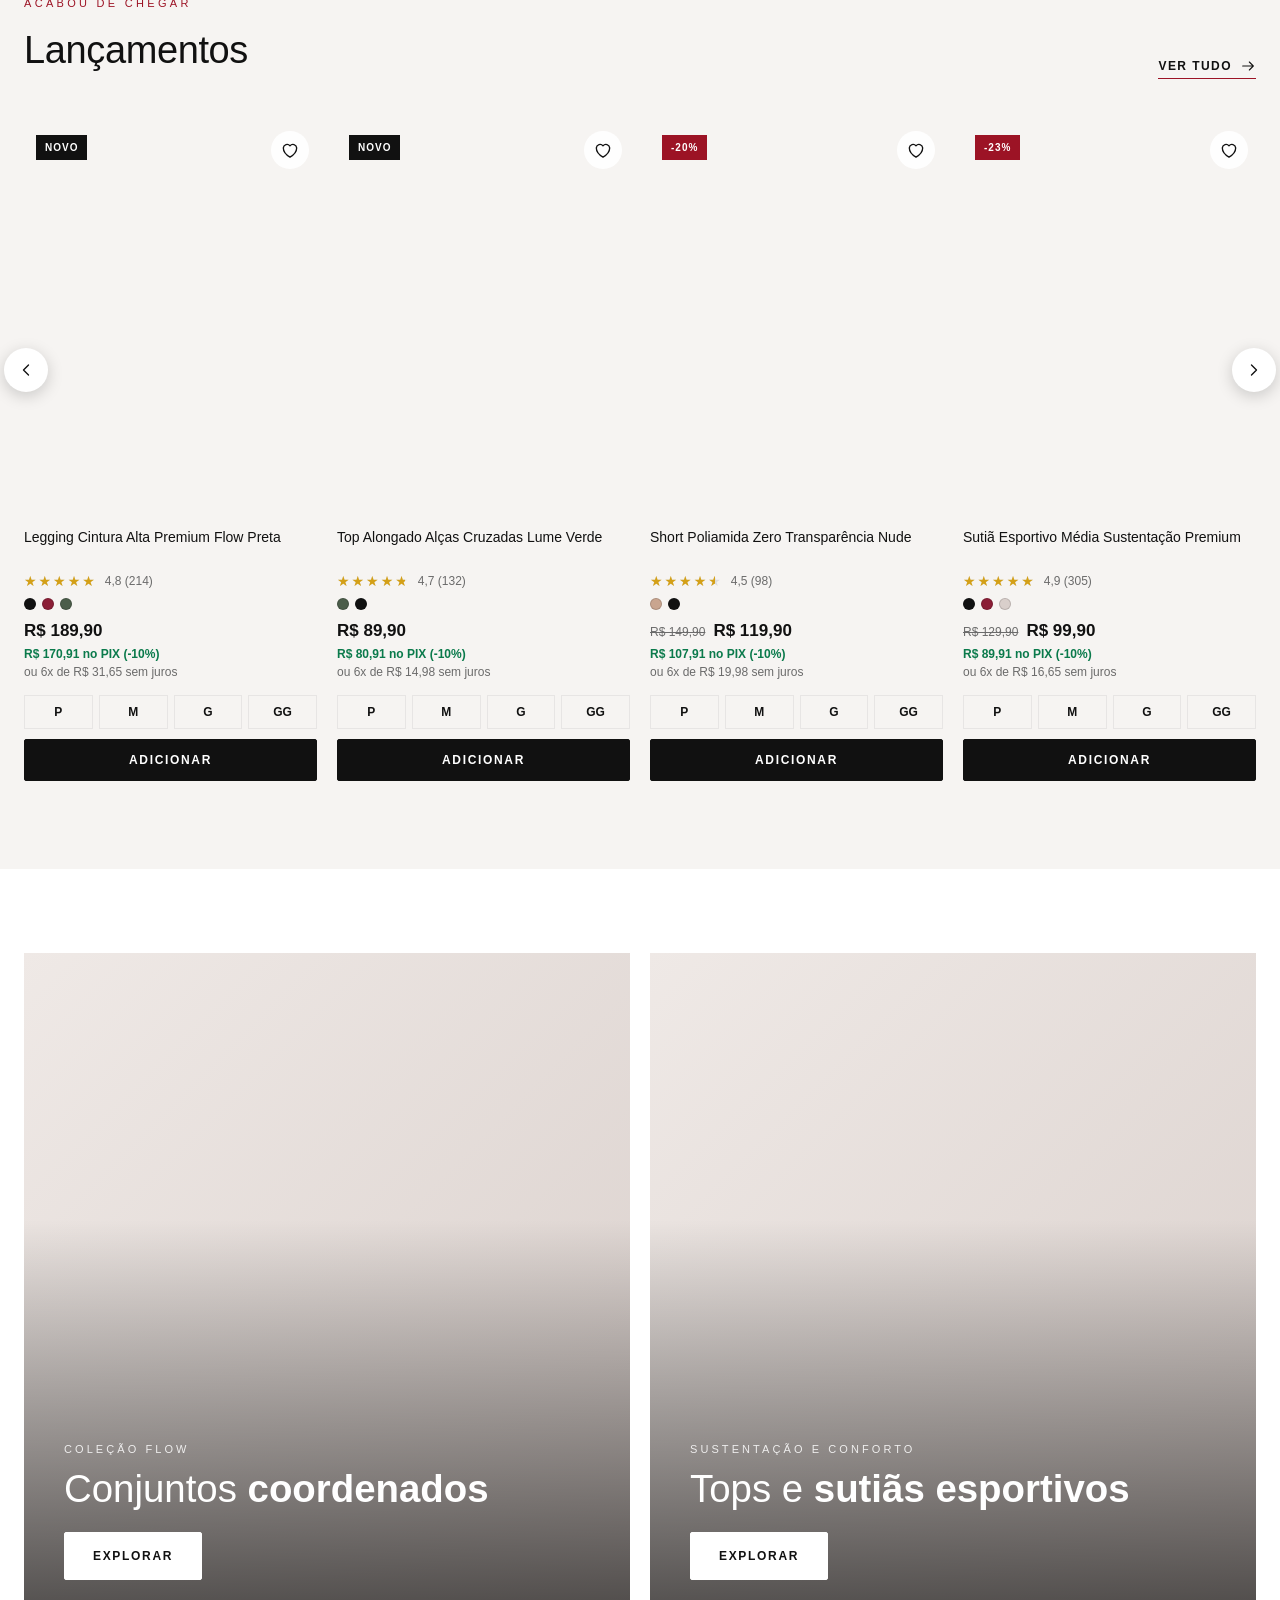
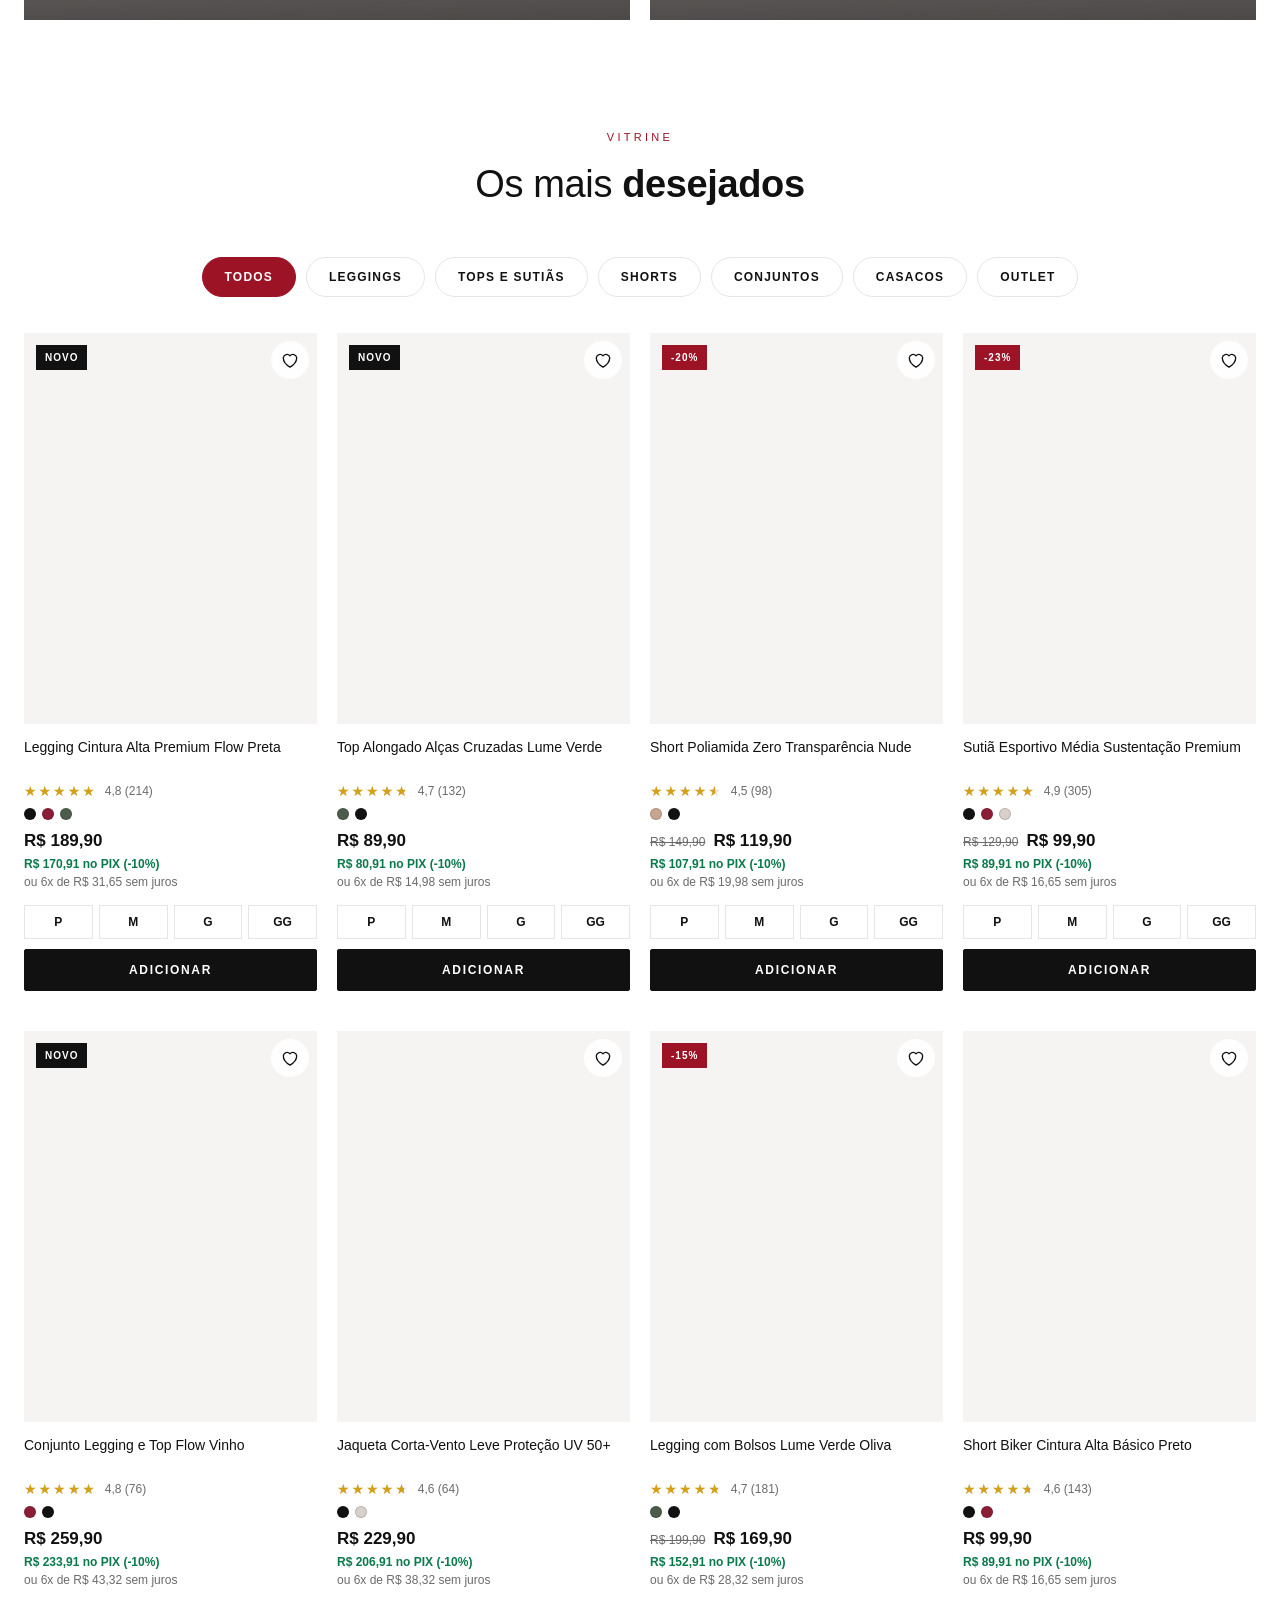
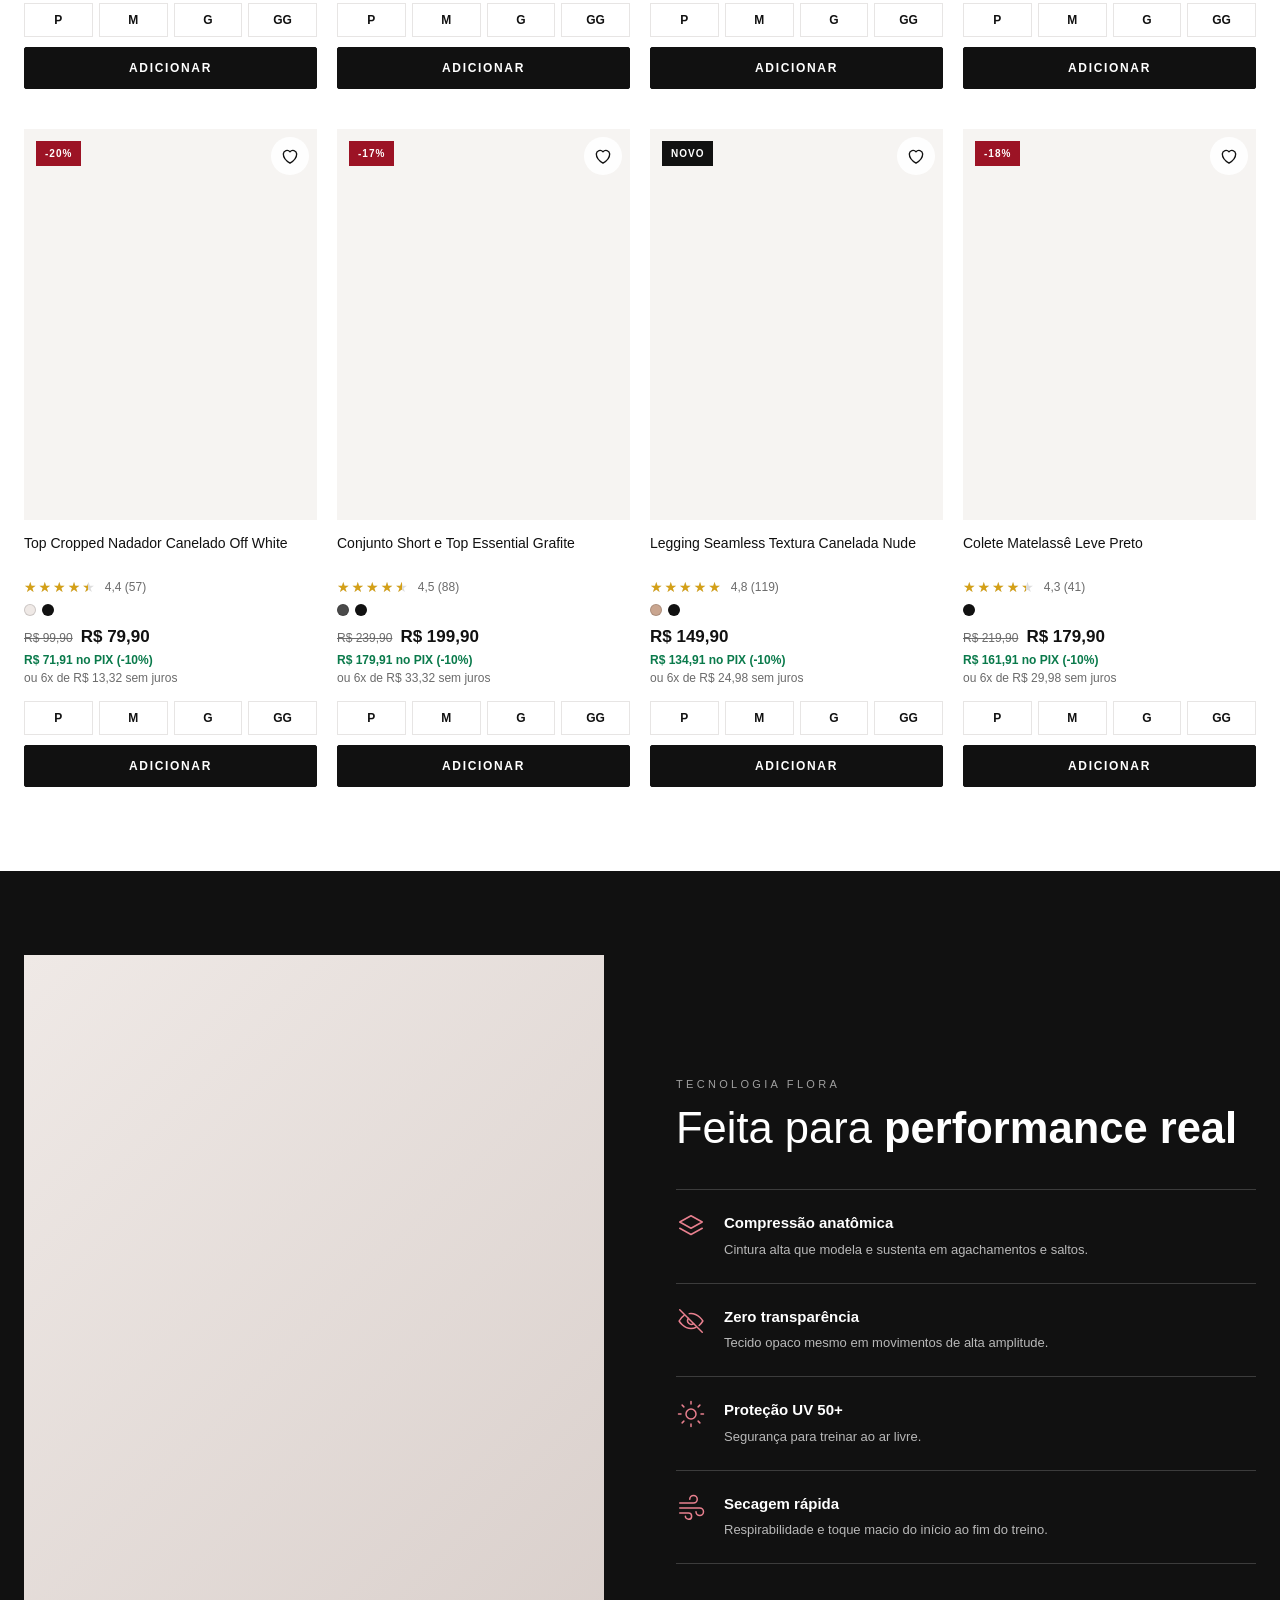
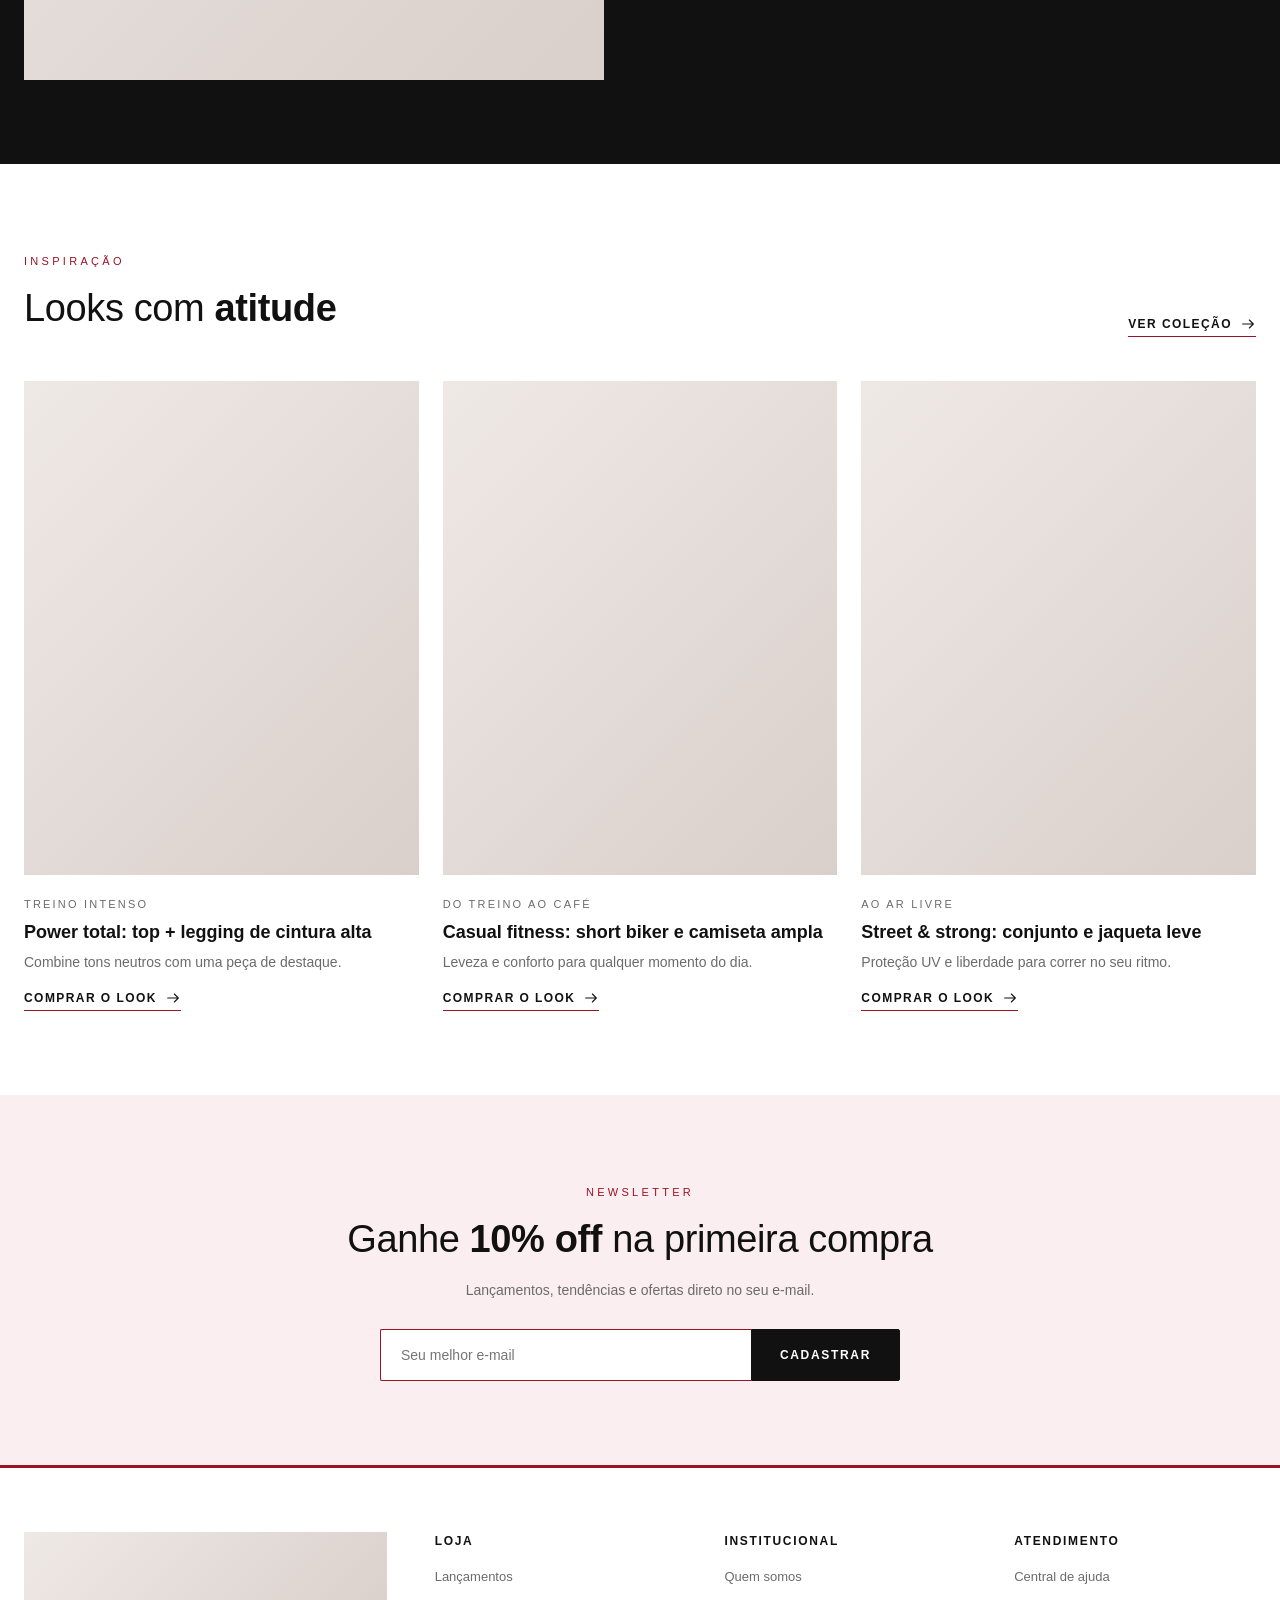
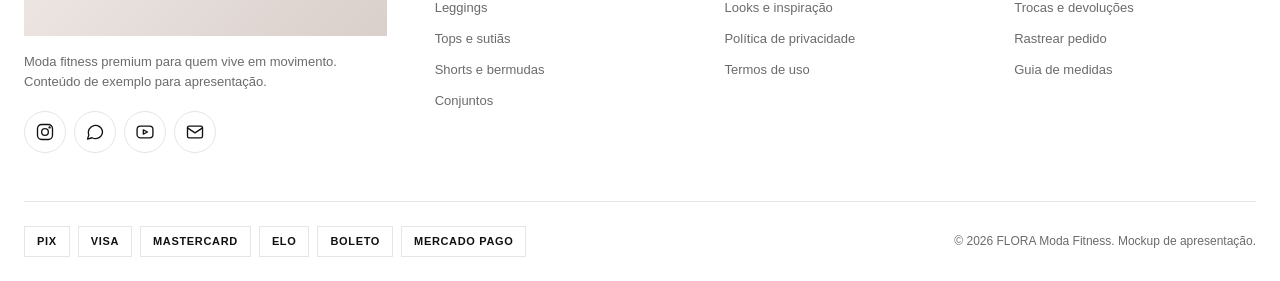
==== commit 858b66ed: "att" ====
--- a/index.html
+++ b/index.html
@@ -295,6 +295,122 @@
 .pay{flex-direction:column;align-items:flex-start}
 }
 @media(min-width:821px){details summary{pointer-events:none}}
+/* ===== produto / sacola / checkout ===== */
+[hidden]{display:none!important}
+.stars{position:relative;display:inline-block;font-size:14px;letter-spacing:2px;line-height:1;color:#ddd;white-space:nowrap}
+.st-fg{position:absolute;left:0;top:0;overflow:hidden;white-space:nowrap;color:#d4a017}
+.rt{display:flex;gap:8px;align-items:center;font-size:12px;color:var(--muted);margin-top:6px}
+#view{padding-top:28px;padding-bottom:80px;min-height:60vh}
+.crumb{font-size:12px;color:var(--muted);margin-bottom:24px}
+.crumb a:hover{color:var(--brand)}
+.vt{font-size:clamp(24px,2.6vw,34px);font-weight:300;margin-bottom:28px;letter-spacing:-.01em}
+.vt b{font-weight:700}
+.pd{display:grid;grid-template-columns:1.1fr 1fr;gap:56px}
+.pd-g{display:grid;grid-template-columns:84px 1fr;gap:14px;align-items:start}
+.pd-main{grid-column:2;grid-row:1;aspect-ratio:3/4;background:var(--soft);overflow:hidden}
+.pd-main img,.pd-th img{width:100%;height:100%;object-fit:cover}
+.pd-th{grid-column:1;grid-row:1;display:flex;flex-direction:column;gap:10px}
+.pd-th button{aspect-ratio:3/4;border:1px solid var(--line);overflow:hidden;padding:0}
+.pd-th button.on{border-color:var(--brand);box-shadow:0 0 0 1px var(--brand)}
+.pd-i h1{font-size:clamp(24px,2.6vw,34px);font-weight:500;line-height:1.2;letter-spacing:-.01em}
+.pd-i .rt{font-size:13px;margin:12px 0 18px}
+.pd-i .rt b{color:var(--ink)}
+.pd-i .rt button{text-decoration:underline;color:var(--muted)}
+.pd-i .pr b{font-size:28px}
+.desc{margin:20px 0 0;color:#444;font-size:15px;line-height:1.65}
+.lbl{font-size:12px;font-weight:700;letter-spacing:.12em;text-transform:uppercase;margin:22px 0 10px}
+.pd-sz{display:flex;gap:8px;flex-wrap:wrap}
+.pd-sz button{min-width:56px;height:44px;border:1px solid var(--line);font-size:13px;font-weight:600;transition:.15s}
+.pd-sz button:hover{border-color:var(--ink)}
+.pd-sz button.on{background:var(--brand);color:#fff;border-color:var(--brand)}
+.pd-sz.err button{border-color:var(--accent)}
+.ferr{color:var(--accent);font-size:12px;margin-top:6px}
+.qty button:disabled{opacity:.35;cursor:not-allowed}
+.qty.lg{margin:0}
+.qty.lg button{width:44px;height:44px}
+.qty.lg span{width:52px;font-size:15px;font-weight:600}
+.buyrow{display:flex;gap:12px;align-items:stretch}
+.buyrow .btn{flex:1;height:46px}
+.okmsg{display:flex;gap:10px;align-items:center;justify-content:space-between;flex-wrap:wrap;background:#eaf6ef;color:var(--pix);padding:12px 16px;margin-top:16px;font-size:13px;font-weight:600}
+.okmsg button{text-decoration:underline;font-weight:700}
+.perks{display:grid;gap:10px;margin-top:26px;padding-top:20px;border-top:1px solid var(--line);font-size:13px;color:var(--muted)}
+.perks span{display:flex;gap:10px;align-items:center}
+.perks .ic{width:18px;height:18px;color:var(--brand)}
+.rv{margin-top:72px;padding-top:40px;border-top:1px solid var(--line)}
+.rv-h{display:flex;gap:24px;align-items:center;flex-wrap:wrap;margin-bottom:24px}
+.rv-h .big{font-size:52px;font-weight:300;line-height:1}
+.rv-h .stars{font-size:18px}
+.rv-i{padding:20px 0;border-top:1px solid var(--line)}
+.rv-i b{font-size:14px;margin-left:8px}
+.rv-i p{font-size:14px;color:#444;margin-top:6px}
+.cp{display:grid;grid-template-columns:1fr 360px;gap:48px;align-items:start}
+.cl{border-top:1px solid var(--line)}
+.cr{display:grid;grid-template-columns:96px 1fr auto auto;gap:20px;align-items:center;padding:20px 0;border-bottom:1px solid var(--line)}
+.cr img{width:96px;height:128px;object-fit:cover;background:var(--soft)}
+.cr h3{font-size:14px;font-weight:500;line-height:1.35;cursor:pointer}
+.cr small{color:var(--muted);font-size:12px;display:block;margin-top:4px}
+.cr .sub{text-align:right;min-width:100px}
+.cr .sub b{display:block;font-size:15px}
+.cr .sub button{color:var(--muted);font-size:12px;margin-top:10px;text-decoration:underline}
+.cr .sub button:hover{color:var(--accent)}
+.sm{background:var(--soft);padding:28px;position:sticky;top:170px}
+.sm h2{font-size:13px;letter-spacing:.14em;text-transform:uppercase;margin-bottom:18px}
+.sm .btn{margin-top:10px}
+.sm .ship{padding:0 0 16px;background:none}
+.emp{text-align:center;padding:80px 0}
+.emp .ic{width:56px;height:56px;stroke-width:1;margin:0 auto 16px;color:var(--brand)}
+.emp h2{font-weight:300;font-size:28px}
+.emp p{color:var(--muted);margin:10px 0 28px}
+.steps{display:flex;gap:10px;align-items:center;font-size:12px;text-transform:uppercase;letter-spacing:.12em;color:var(--muted);margin-bottom:32px;flex-wrap:wrap}
+.steps .on{color:var(--brand);font-weight:700}
+.steps i{width:28px;height:1px;background:var(--line)}
+.ckp{display:grid;grid-template-columns:1fr 400px;gap:48px;align-items:start}
+.fs{border:0;margin-bottom:32px;min-width:0}
+.fs legend{font-size:13px;font-weight:700;letter-spacing:.14em;text-transform:uppercase;margin-bottom:16px;padding:0}
+.fr{display:grid;grid-template-columns:repeat(6,1fr);gap:14px}
+.fd{grid-column:span 6}
+.fd.s2{grid-column:span 2}.fd.s3{grid-column:span 3}.fd.s4{grid-column:span 4}
+.fd label{display:block;font-size:12px;font-weight:600;margin-bottom:6px}
+.fd input,.fd select{width:100%;height:46px;border:1px solid #cfcac7;padding:0 14px;font:inherit;font-size:14px;border-radius:2px;background:#fff;outline:0}
+.fd input:focus,.fd select:focus{border-color:var(--brand);box-shadow:0 0 0 3px var(--blush)}
+.fd.bad input,.fd.bad select{border-color:var(--accent)}
+.fd .ferr{display:none}
+.fd.bad .ferr{display:block}
+.alert{background:#fdecec;border-left:3px solid var(--accent);color:#7a1020;padding:14px 16px;font-size:13px;margin-bottom:24px}
+.opt{display:flex;gap:12px;align-items:center;border:1px solid var(--line);padding:14px 16px;margin-bottom:10px;cursor:pointer;font-size:14px}
+.opt:has(input:checked){border-color:var(--brand);background:var(--blush)}
+.opt input{accent-color:var(--brand);width:18px;height:18px;flex:none}
+.opt span{flex:1}
+.opt small{display:block;color:var(--muted);font-size:12px}
+.ckl{display:grid;grid-template-columns:56px 1fr auto;gap:12px;align-items:center;padding:12px 0;border-bottom:1px solid var(--line);font-size:13px}
+.ckl img{width:56px;height:74px;object-fit:cover}
+.ckl small{color:var(--muted)}
+.note{font-size:12px;color:var(--muted);background:#fff;border:1px dashed #cfcac7;padding:10px 12px;margin-top:12px}
+.rvbox{border:1px solid var(--line);padding:20px;margin-bottom:16px;font-size:14px;line-height:1.7}
+.rvbox h3{font-size:12px;letter-spacing:.14em;text-transform:uppercase;display:flex;justify-content:space-between;margin-bottom:8px}
+.rvbox h3 button{text-decoration:underline;color:var(--brand);text-transform:none;letter-spacing:0;font-weight:600}
+.done{max-width:640px;margin:20px auto;text-align:center}
+.done .ok{width:72px;height:72px;border-radius:50%;background:var(--brand);color:#fff;display:grid;place-items:center;margin:0 auto 20px}
+.done .rvbox{text-align:left}
+@media(max-width:900px){
+.pd,.cp,.ckp{grid-template-columns:1fr;gap:32px}
+.pd-g{grid-template-columns:1fr}
+.pd-main{grid-column:1}
+.pd-th{grid-column:1;grid-row:2;flex-direction:row}
+.pd-th button{width:72px}
+.sm{position:static}
+}
+@media(max-width:560px){
+.cr{grid-template-columns:80px 1fr;gap:12px}
+.cr img{width:80px;height:106px}
+.cr .qw{grid-column:2}
+.cr .sub{grid-column:1/-1;display:flex;justify-content:space-between;align-items:center;text-align:left}
+.cr .sub button{margin-top:0}
+.fd.s2,.fd.s3,.fd.s4{grid-column:span 6}
+.buyrow{flex-wrap:wrap}
+.buyrow .btn{flex-basis:100%}
+.sm{padding:20px}
+}
 .msearch{display:none;padding:0 16px 12px}
 @media(max-width:820px){.msearch{display:block}.msearch .search{max-width:none}}
 </style>
@@ -371,7 +487,7 @@
 </ul></div></nav>
 </header>
 
-<main>
+<main id="home">
 <section class="hero" id="hero">
 <div class="slide on"><img data-img="hero1" alt=""><div class="wrap"><small>Coleção Flow 2026</small><h1>Confiança para treinar. <b>Estilo para brilhar.</b></h1><p>Peças com compressão na medida, zero transparência e proteção UV 50+.</p><a href="#vitrine" class="btn light">Comprar agora</a></div></div>
 <div class="slide"><img data-img="hero2" alt=""><div class="wrap"><small>Essencial para o seu treino</small><h1>Basics que <b>acompanham</b> cada movimento.</h1><p>Monte um guarda-roupa completo com peças versáteis, do treino ao dia a dia.</p><a href="#lancamentos" class="btn light">Ver lançamentos</a></div></div>
@@ -437,6 +553,7 @@
 <form id="nl"><input type="email" required placeholder="Seu melhor e-mail" aria-label="E-mail"><button class="btn" type="submit">Cadastrar</button></form>
 </div></section>
 </main>
+<section id="view" class="wrap" hidden></section>
 
 <footer><div class="wrap">
 <div class="fg">
@@ -491,11 +608,29 @@
  {id:11,n:'Legging Seamless Textura Canelada Nude',c:'leggings',p:149.9,o:null,t:'Novo',a:'p3',b:'p4',col:['#c9a58f','#111']},
  {id:12,n:'Colete Matelassê Leve Preto',c:'casacos',p:179.9,o:219.9,t:'-18%',a:'p5',b:'p2',col:['#111']}
 ];
-const SIZES=['P','M','G','GG'], FREE=299;
+const SIZES=['P','M','G','GG'], FREE=299, MAXQ=10;
+/* nota média, nº de avaliações e descrição (dados demonstrativos) */
+const META=[
+ [4.8,214,'Legging de cintura alta em poliamida com compressão anatômica, zero transparência e proteção UV 50+. Ideal para treinos intensos e para o dia a dia.'],
+ [4.7,132,'Top alongado com alças cruzadas nas costas, forro duplo e toque macio. Sustentação média com visual elegante.'],
+ [4.5,98,'Short em poliamida de secagem rápida, cintura alta e tecido opaco. Liberdade total para agachar, correr e pedalar.'],
+ [4.9,305,'Sutiã esportivo de média sustentação com bojo removível e costas em tela respirável. Conforto do início ao fim do treino.'],
+ [4.8,76,'Conjunto coordenado de top e legging cintura alta no tom vinho. Look pronto, com compressão na medida.'],
+ [4.6,64,'Jaqueta corta-vento leve com proteção UV 50+, capuz ajustável e bolsos com zíper. Perfeita para treinar ao ar livre.'],
+ [4.7,181,'Legging com bolsos laterais para celular, cós largo que não enrola e tecido que não marca. Verde oliva versátil.'],
+ [4.6,143,'Short biker de cintura alta e comprimento médio, com costura plana e ótimo caimento. Um básico indispensável.'],
+ [4.4,57,'Top cropped nadador em tecido canelado, elástico macio e modelagem que valoriza. Combina com tudo.'],
+ [4.5,88,'Conjunto de short e top em tecido leve e respirável, tom grafite. Conforto e estilo para treinar.'],
+ [4.8,119,'Legging seamless sem costuras, com textura canelada e elasticidade em 4 direções. Segunda pele no treino.'],
+ [4.3,41,'Colete matelassê leve, com enchimento térmico fino e acabamento premium. Aquece sem pesar.']
+];
+PRODUCTS.forEach((p,i)=>{[p.r,p.rc,p.d]=META[i]});
 const R = v=>'R$ '+v.toFixed(2).replace('.',',');
 const $=(s,r=document)=>r.querySelector(s), $$=(s,r=document)=>[...r.querySelectorAll(s)];
 const ic=(n,s)=>`<svg class="ic"${s?` style="${s}"`:''}><use href="#i-${n}"/></svg>`;
-let state={cat:'todos',q:''}, favs=new Set(), cart=[], drMode='cart';
+let state={cat:'todos',q:''}, favs=new Set(), cart=loadCart(), drMode='cart';
+function loadCart(){try{return JSON.parse(localStorage.getItem('flora_cart_v1')||'[]').map(x=>({p:PRODUCTS.find(p=>p.id===x.id),s:x.s,q:Math.max(1,Math.min(10,+x.q||1))})).filter(x=>x.p&&SIZES.includes(x.s))}catch(_){return[]}}
+function saveCart(){try{localStorage.setItem('flora_cart_v1',JSON.stringify(cart.map(i=>({id:i.p.id,s:i.s,q:i.q}))))}catch(_){}}
 
 /* imagens + fallback */
 $$('[data-img]').forEach(i=>{i.src=IMG[i.dataset.img]});
@@ -519,10 +654,10 @@
 function card(p){
  const pix=p.p*.9, par=p.p/6;
  return `<article class="card" data-id="${p.id}">
- <div class="media"><img src="${IMG[p.a]}" alt="${p.n}" loading="lazy"><img class="b" src="${IMG[p.b]}" alt="" loading="lazy">
+ <div class="media" data-open="${p.id}" style="cursor:pointer"><img src="${IMG[p.a]}" alt="${p.n}" loading="lazy"><img class="b" src="${IMG[p.b]}" alt="" loading="lazy">
  <div class="tag">${p.t?`<i class="${p.t[0]==='-'?'off':''}">${p.t}</i>`:''}</div>
  <button class="fav ${favs.has(p.id)?'on':''}" data-act="fav" aria-label="Favoritar">${ic('heart')}</button></div>
- <div class="info"><h3>${p.n}</h3>
+ <div class="info"><h3 data-open="${p.id}" style="cursor:pointer">${p.n}</h3>${ratingLine(p)}
  <div class="sw">${p.col.map(c=>`<i style="background:${c}"></i>`).join('')}</div>
  <div class="pr">${p.o?`<s>${R(p.o)}</s>`:''}<b>${R(p.p)}</b></div>
  <div class="pix">${R(pix)} no PIX (-10%)</div>
@@ -552,7 +687,11 @@
  });
  inp.addEventListener('keydown',e=>{if(e.key==='Enter')applySearch(inp.value)});
 });
-function applySearch(v){state.q=v;state.cat='todos';renderGrid();$$('.sug').forEach(s=>s.classList.remove('on'));$('#vitrine').scrollIntoView({behavior:'smooth'})}
+function applySearch(v){showHome();state.q=v;state.cat='todos';renderGrid();$$('.sug').forEach(s=>s.classList.remove('on'));$('#vitrine').scrollIntoView({behavior:'smooth'})}
+function ratingLine(p){return `<div class="rt">${stars(p.r)}<span>${nfmt(p.r)} (${p.rc})</span></div>`}
+function stars(r){return `<span class="stars" role="img" aria-label="Nota ${nfmt(r)} de 5"><span>★★★★★</span><span class="st-fg" style="width:${r/5*100}%">★★★★★</span></span>`}
+function nfmt(r){return r.toFixed(1).replace('.',',')}
+function esc(s){return String(s==null?'':s).replace(/[&<>"']/g,c=>({'&':'&amp;','<':'&lt;','>':'&gt;','"':'&quot;',"'":'&#39;'}[c]))}
 
 /* drawers */
 const ov=$('#ov'),dr=$('#dr'),dl=$('#dl');
@@ -565,13 +704,13 @@
   dr.innerHTML=`<div class="dh"><h4>Sacola (${cart.reduce((a,i)=>a+i.q,0)})</h4><button class="ib" data-act="close" aria-label="Fechar">${ic('x')}</button></div>
   <div class="ship">${msg}<div class="bar"><i style="width:${pct}%"></i></div></div>
   <div class="db">${cart.length?cart.map((i,k)=>`<div class="li"><img src="${IMG[i.p.a]}" alt=""><div><h5>${i.p.n}</h5><small>Tamanho ${i.s}</small><br><div class="qty"><button data-q="${k}" data-d="-1" aria-label="Diminuir">${ic('minus','width:14px;height:14px')}</button><span>${i.q}</span><button data-q="${k}" data-d="1" aria-label="Aumentar">${ic('plus','width:14px;height:14px')}</button></div></div><div style="text-align:right"><b style="font-size:14px">${R(i.p.p*i.q)}</b><br><button class="rm" data-rm="${k}" aria-label="Remover" style="margin-top:34px">${ic('trash','width:18px;height:18px')}</button></div></div>`).join(''):`<div class="mem">${ic('bag')}Sua sacola está vazia.</div>`}</div>
-  ${cart.length?`<div class="df"><div class="row"><span>Subtotal</span><span>${R(sub)}</span></div><div class="row g"><span>No PIX (-10%)</span><span>${R(sub*.9)}</span></div><div class="row t"><span>Total</span><span>${R(sub)}</span></div><button class="btn block" data-act="checkout" style="margin-top:12px">Finalizar compra</button><button class="btn ghost block" data-act="close" style="margin-top:8px">Continuar comprando</button></div>`:''}`;
+  ${cart.length?`<div class="df"><div class="row"><span>Subtotal</span><span>${R(sub)}</span></div><div class="row g"><span>No PIX (-10%)</span><span>${R(sub*.9)}</span></div><div class="row t"><span>Total</span><span>${R(sub)}</span></div><button class="btn block" data-act="checkout" style="margin-top:12px">Finalizar compra</button><button class="btn ghost block" data-act="viewcart" style="margin-top:8px">Ver sacola completa</button><button class="btn ghost block" data-act="shop" style="margin-top:8px">Continuar comprando</button></div>`:''}`;
  } else {
   const l=PRODUCTS.filter(p=>favs.has(p.id));
   dr.innerHTML=`<div class="dh"><h4>Favoritos (${l.length})</h4><button class="ib" data-act="close" aria-label="Fechar">${ic('x')}</button></div><div class="db">${l.length?l.map(p=>`<div class="li"><img src="${IMG[p.a]}" alt=""><div><h5>${p.n}</h5><small>${R(p.p)}</small></div><button class="rm" data-unfav="${p.id}" aria-label="Remover">${ic('x','width:18px;height:18px')}</button></div>`).join(''):`<div class="mem">${ic('heart')}Você ainda não favoritou nada.</div>`}</div>`;
  }
 }
-function counts(){const n=cart.reduce((a,i)=>a+i.q,0);$('#cartN').textContent=n;$('#cartN').dataset.n=n;$('#favN').textContent=favs.size;$('#favN').dataset.n=favs.size}
+function counts(){const n=cart.reduce((a,i)=>a+i.q,0);$('#cartN').textContent=n;$('#cartN').dataset.n=n;$('#favN').textContent=favs.size;$('#favN').dataset.n=favs.size;saveCart();if(view.name==='cart'||view.name==='checkout')renderView()}
 let tt;function toast(m){const t=$('#toast');t.innerHTML=ic('check','width:16px;height:16px')+m;t.classList.add('on');clearTimeout(tt);tt=setTimeout(()=>t.classList.remove('on'),2200)}
 
 /* eventos */
@@ -591,17 +730,19 @@
   if(act==='favs')openDr('favs');
   if(act==='menu'){ov.classList.add('on');dl.classList.add('on')}
   if(act==='account')toast('Área do cliente disponível na versão final');
-  if(act==='checkout'){closeAll();toast('Checkout via Mercado Pago na versão final')}
+  if(act==='checkout')go('checkout');
+  if(act==='viewcart')go('cart');
+  if(act==='shop'){closeAll();showHome();requestAnimationFrame(()=>$('#vitrine').scrollIntoView({behavior:'smooth'}))}
   if(act==='clearq'){state.q='';$$('[data-search]').forEach(i=>i.value='');renderGrid()}
   if(act==='fav'){const id=+a.closest('.card').dataset.id;favs.has(id)?favs.delete(id):(favs.add(id),toast('Adicionado aos favoritos'));$$(`.card[data-id="${id}"] .fav`).forEach(b=>b.classList.toggle('on',favs.has(id)));counts()}
   if(act==='add'){
    const c=a.closest('.card'),s=$('.sz .on',c);
    if(!s){const w=$('.sz',c);w.classList.remove('err');void w.offsetWidth;w.classList.add('err');toast('Selecione um tamanho');return}
    const p=PRODUCTS.find(x=>x.id==c.dataset.id),f=cart.find(i=>i.p.id===p.id&&i.s===s.dataset.size);
-   f?f.q++:cart.push({p,s:s.dataset.size,q:1});counts();toast('Adicionado à sacola');
+   addToCart(p,s.dataset.size,1);a.textContent='Adicionado ✓';setTimeout(()=>{a.textContent='Adicionar'},1400);
   }
  }
- const q=t.closest('[data-q]');if(q){const i=cart[+q.dataset.q];i.q+=+q.dataset.d;if(i.q<1)cart.splice(+q.dataset.q,1);counts();renderDr()}
+ const q=t.closest('[data-q]');if(q){const i=cart[+q.dataset.q];i.q=Math.max(1,Math.min(MAXQ,i.q+ +q.dataset.d));counts();renderDr()}
  const rm=t.closest('[data-rm]');if(rm){cart.splice(+rm.dataset.rm,1);counts();renderDr()}
  const uf=t.closest('[data-unfav]');if(uf){favs.delete(+uf.dataset.unfav);counts();renderDr();renderGrid()}
  const rl=t.closest('[data-rail]');if(rl){const tr=$('#rail');tr.scrollBy({left:rl.dataset.rail*tr.clientWidth*.8,behavior:'smooth'})}
@@ -612,6 +753,219 @@
 
 /* rodapé: abre no desktop */
 if(innerWidth>820)$$('footer details').forEach(d=>d.open=true);
+
+/* ===== PÁGINAS: produto, sacola e checkout ===== */
+const CNAME=Object.fromEntries(CATS);
+const SHIP={std:{n:'Entrega padrão',t:'5 a 8 dias úteis',p:19.9},exp:{n:'Entrega expressa',t:'2 a 3 dias úteis',p:34.9}};
+const PAY={pix:'PIX (10% off)',card:'Cartão de crédito (até 6x sem juros)',boleto:'Boleto bancário'};
+const UFS='AC AL AP AM BA CE DF ES GO MA MT MS MG PA PB PR PE PI RJ RN RS RO RR SC SP SE TO'.split(' ');
+const REVS=[['Camila R.',5,'Ajuste perfeito, não marca e não fica transparente. Já quero outra cor!'],['Juliana M.',5,'Tecido macio e muito confortável. A compressão é na medida.'],['Patrícia S.',4,'Linda e de ótima qualidade. Recomendo pedir o tamanho de sempre.'],['Fernanda L.',4,'Entrega rápida e acabamento impecável.']];
+let view={name:null}, ck={step:'form',data:{ship:'std',pay:'pix'},errors:{},order:null};
+
+function subtotal(){return cart.reduce((a,i)=>a+i.p.p*i.q,0)}
+function qtyBox(attrs,q,cls,dis){return `<div class="qty ${cls||''}"><button type="button" ${attrs} data-d="-1" ${dis?'disabled':''} aria-label="Diminuir">${ic('minus','width:14px;height:14px')}</button><span>${q}</span><button type="button" ${attrs} data-d="1" ${q>=MAXQ?'disabled':''} aria-label="Aumentar">${ic('plus','width:14px;height:14px')}</button></div>`}
+function emptyCart(){return `<div class="emp">${ic('bag')}<h2>Sua sacola está vazia</h2><p>Explore a coleção e adicione suas peças favoritas.</p><button class="btn" data-act="shop">Continuar comprando</button></div>`}
+function addToCart(p,s,q){const f=cart.find(i=>i.p.id===p.id&&i.s===s);f?f.q=Math.min(MAXQ,f.q+q):cart.push({p,s,q});counts();toast('Adicionado à sacola')}
+function showHome(){view={name:null};$('#view').hidden=true;$('#home').hidden=false}
+function go(name,arg){
+ closeAll();
+ view=name==='product'?{name,id:arg,img:0,size:null,qty:1,added:false,err:false}:{name};
+ if(name==='checkout'){ck.step='form';ck.errors={}}
+ $('#home').hidden=true;$('#view').hidden=false;renderView();scrollTo(0,0);
+}
+function renderView(){
+ if(view.name==='checkout'&&ck.step==='form')readForm();
+ $('#view').innerHTML=({product:viewProduct,cart:viewCart,checkout:viewCheckout})[view.name]();
+}
+
+function viewProduct(){
+ const p=PRODUCTS.find(x=>x.id===view.id), v=view, im=[p.a,p.b];
+ return `<nav class="crumb" aria-label="Navegação"><a href="#">Início</a> / <a href="#vitrine" data-cat="${p.c}">${CNAME[p.c]}</a> / <span>${esc(p.n)}</span></nav>
+<div class="pd">
+ <div class="pd-g"><div class="pd-main"><img src="${IMG[im[v.img]]}" alt="${esc(p.n)}"></div>
+ <div class="pd-th">${im.map((k,i)=>`<button class="${i===v.img?'on':''}" data-pimg="${i}" aria-label="Foto ${i+1}"><img src="${IMG[k]}" alt=""></button>`).join('')}</div></div>
+ <div class="pd-i">
+  <h1>${esc(p.n)}</h1>
+  <div class="rt">${stars(p.r)}<b>${nfmt(p.r)}</b><button type="button" data-act="toreviews">${p.rc} avaliações</button></div>
+  <div class="pr">${p.o?`<s>${R(p.o)}</s>`:''}<b>${R(p.p)}</b></div>
+  <div class="pix">${R(p.p*.9)} no PIX (-10%)</div><div class="par">ou 6x de ${R(p.p/6)} sem juros</div>
+  <p class="desc">${esc(p.d)}</p>
+  <div class="lbl">Tamanho</div>
+  <div class="pd-sz ${v.err?'err':''}">${SIZES.map(s=>`<button type="button" data-psize="${s}" class="${v.size===s?'on':''}">${s}</button>`).join('')}</div>
+  ${v.err?'<div class="ferr" role="alert">Selecione um tamanho para continuar.</div>':''}
+  <div class="lbl">Quantidade</div>
+  <div class="buyrow">${qtyBox('data-pq',v.qty,'lg',v.qty<=1)}<button type="button" class="btn" data-act="addview">${v.added?'Adicionado ✓':'Adicionar à sacola'}</button></div>
+  ${v.added?`<div class="okmsg" role="status"><span>Produto adicionado à sacola!</span><span><button type="button" data-act="viewcart">Ver sacola</button> · <button type="button" data-act="shop">Continuar comprando</button></span></div>`:''}
+  <div class="perks"><span>${ic('truck')}Frete grátis acima de R$ 299</span><span>${ic('return')}Troca fácil em até 30 dias</span><span>${ic('shield')}Compra 100% segura</span></div>
+ </div>
+</div>
+<section class="rv" id="reviews"><h2 class="vt">Avaliações dos <b>clientes</b></h2>
+ <div class="rv-h"><div class="big">${nfmt(p.r)}</div><div>${stars(p.r)}<div class="rt">${p.rc} avaliações</div></div></div>
+ ${REVS.map(r=>`<div class="rv-i">${stars(r[1])}<b>${esc(r[0])}</b><p>${esc(r[2])}</p></div>`).join('')}
+ <p class="note">Avaliações de exemplo para apresentação.</p></section>`;
+}
+
+function viewCart(){
+ const crumb=`<nav class="crumb" aria-label="Navegação"><a href="#">Início</a> / <span>Sacola</span></nav>`;
+ if(!cart.length)return crumb+emptyCart();
+ const s=subtotal(), rest=FREE-s, n=cart.reduce((a,i)=>a+i.q,0);
+ return `${crumb}<h1 class="vt">Minha <b>sacola</b> (${n})</h1>
+<div class="cp"><div class="cl">${cart.map((i,k)=>`<div class="cr"><img src="${IMG[i.p.a]}" alt="${esc(i.p.n)}">
+ <div><h3 data-open="${i.p.id}">${esc(i.p.n)}</h3><small>Tamanho ${i.s}</small><small>${R(i.p.p)} cada</small></div>
+ <div class="qw">${qtyBox(`data-cq="${k}"`,i.q,'',i.q<=1)}</div>
+ <div class="sub"><b>${R(i.p.p*i.q)}</b><button type="button" data-crm="${k}">Remover</button></div></div>`).join('')}</div>
+ <aside class="sm"><h2>Resumo</h2>
+  <div class="ship">${rest>0?`Faltam <b>${R(rest)}</b> para o frete grátis`:'Você ganhou <b>frete grátis</b>!'}<div class="bar"><i style="width:${Math.min(100,s/FREE*100)}%"></i></div></div>
+  <div class="row"><span>Subtotal</span><span>${R(s)}</span></div>
+  <div class="row"><span>Frete</span><span>Calculado no checkout</span></div>
+  <div class="row g"><span>No PIX (-10%)</span><span>${R(s*.9)}</span></div>
+  <div class="row t"><span>Total</span><span>${R(s)}</span></div>
+  <button type="button" class="btn block" data-act="checkout">Ir para o checkout</button>
+  <button type="button" class="btn ghost block" data-act="shop">Continuar comprando</button>
+ </aside></div>`;
+}
+
+function totals(){
+ const s=subtotal(), d=ck.data, k=d.ship||'std';
+ const ship=(k==='std'&&s>=FREE)?0:SHIP[k].p, disc=d.pay==='pix'?s*.1:0;
+ return {s,ship,disc,t:s+ship-disc};
+}
+function sumHtml(){
+ const t=totals(), d=ck.data;
+ return cart.map(i=>`<div class="ckl"><img src="${IMG[i.p.a]}" alt=""><div><b>${esc(i.p.n)}</b><br><small>Tam. ${i.s} · Qtd. ${i.q} × ${R(i.p.p)}</small></div><b>${R(i.p.p*i.q)}</b></div>`).join('')
+ +`<div class="row" style="margin-top:16px"><span>Subtotal</span><span>${R(t.s)}</span></div>
+ <div class="row"><span>Frete (${SHIP[d.ship||'std'].n})</span><span>${t.ship?R(t.ship):'Grátis'}</span></div>
+ ${t.disc?`<div class="row g"><span>Desconto PIX (-10%)</span><span>-${R(t.disc)}</span></div>`:''}
+ <div class="row t"><span>Total</span><span>${R(t.t)}</span></div>`;
+}
+function stepsHtml(n){return `<div class="steps">${['Sacola','Dados e entrega','Revisão','Confirmação'].map((t,i)=>`<span class="${i<=n?'on':''}">${i+1}. ${t}</span>${i<3?'<i></i>':''}`).join('')}</div>`}
+function fld(k,label,o){
+ o=o||{};const e=ck.errors[k];
+ return `<div class="fd ${o.cls||''} ${e?'bad':''}"><label for="f-${k}">${label}</label><input id="f-${k}" name="${k}" type="${o.type||'text'}" value="${esc(ck.data[k])}" ${o.attrs||''} aria-invalid="${e?'true':'false'}" ${e?`aria-describedby="e-${k}"`:''}><div class="ferr" id="e-${k}" role="alert">${esc(e||'')}</div></div>`;
+}
+function readForm(){const f=$('#ckform');if(f)new FormData(f).forEach((v,k)=>{ck.data[k]=v})}
+function validate(d){
+ const e={}, dg=s=>String(s||'').replace(/\D/g,'');
+ if(!/^\S{2,}(\s+\S+)+$/.test((d.name||'').trim()))e.name='Informe seu nome completo (nome e sobrenome).';
+ if(!/^[^\s@]+@[^\s@]+\.[^\s@]{2,}$/.test((d.email||'').trim()))e.email='Informe um e-mail válido, como nome@exemplo.com.';
+ if(![10,11].includes(dg(d.phone).length))e.phone='Informe o telefone com DDD.';
+ if(dg(d.cep).length!==8)e.cep='Informe um CEP com 8 dígitos.';
+ if(!(d.street||'').trim())e.street='Informe a rua ou avenida.';
+ if(!(d.number||'').trim())e.number='Informe o número.';
+ if(!(d.district||'').trim())e.district='Informe o bairro.';
+ if(!(d.city||'').trim())e.city='Informe a cidade.';
+ if(!UFS.includes(d.uf))e.uf='Selecione o estado.';
+ return e;
+}
+function maskCep(v){const d=v.replace(/\D/g,'').slice(0,8);return d.length>5?d.slice(0,5)+'-'+d.slice(5):d}
+function maskPhone(v){const d=v.replace(/\D/g,'').slice(0,11);return d.length>10?`(${d.slice(0,2)}) ${d.slice(2,7)}-${d.slice(7)}`:d.length>6?`(${d.slice(0,2)}) ${d.slice(2,6)}-${d.slice(6)}`:d.length>2?`(${d.slice(0,2)}) ${d.slice(2)}`:d}
+function viewCheckout(){
+ if(ck.step==='done')return viewDone();
+ if(!cart.length)return emptyCart();
+ const d=ck.data, s=subtotal(), nerr=Object.keys(ck.errors).length;
+ if(ck.step==='review'){
+  const t=SHIP[d.ship];
+  return `${stepsHtml(2)}<h1 class="vt">Revise seu <b>pedido</b></h1>
+<div class="ckp"><div>
+ <div class="rvbox"><h3>Contato <button type="button" data-act="editck">Editar</button></h3>${esc(d.name)}<br>${esc(d.email)}<br>${esc(d.phone)}</div>
+ <div class="rvbox"><h3>Entrega <button type="button" data-act="editck">Editar</button></h3>${esc(d.street)}, ${esc(d.number)}${d.complement?' – '+esc(d.complement):''}<br>${esc(d.district)} · ${esc(d.city)}/${esc(d.uf)} · CEP ${esc(d.cep)}<br><b>${t.n}</b> (${t.t})</div>
+ <div class="rvbox"><h3>Pagamento <button type="button" data-act="editck">Editar</button></h3>${PAY[d.pay]}<br><small style="color:var(--muted)">Simulação: nenhuma cobrança será realizada.</small></div>
+</div>
+<aside class="sm"><h2>Resumo do pedido</h2><div>${sumHtml()}</div>
+ <button type="button" class="btn block" data-act="place">Confirmar pedido</button>
+ <button type="button" class="btn ghost block" data-act="editck">Voltar e editar</button>
+ <p class="note">Ambiente de demonstração: nenhum pagamento real é processado.</p></aside></div>`;
+ }
+ return `${stepsHtml(1)}<h1 class="vt">Finalizar <b>compra</b></h1>
+<form id="ckform" class="ckp" novalidate><div>
+ ${nerr?`<div class="alert" role="alert"><b>Revise ${nerr} ${nerr>1?'campos':'campo'}:</b> corrija os itens destacados em vermelho para continuar.</div>`:''}
+ <fieldset class="fs"><legend>1. Identificação</legend><div class="fr">
+  ${fld('name','Nome completo',{attrs:'autocomplete="name" required'})}
+  ${fld('email','E-mail',{cls:'s3',type:'email',attrs:'autocomplete="email" required'})}
+  ${fld('phone','Telefone / WhatsApp',{cls:'s3',type:'tel',attrs:'autocomplete="tel" inputmode="numeric" placeholder="(61) 91234-5678" required'})}
+ </div></fieldset>
+ <fieldset class="fs"><legend>2. Endereço de entrega</legend><div class="fr">
+  ${fld('cep','CEP',{cls:'s2',attrs:'autocomplete="postal-code" inputmode="numeric" placeholder="00000-000" required'})}
+  ${fld('street','Rua / Avenida',{cls:'s4',attrs:'autocomplete="address-line1" required'})}
+  ${fld('number','Número',{cls:'s2',attrs:'required'})}
+  ${fld('complement','Complemento (opcional)',{cls:'s2'})}
+  ${fld('district','Bairro',{cls:'s2',attrs:'required'})}
+  ${fld('city','Cidade',{cls:'s4',attrs:'autocomplete="address-level2" required'})}
+  <div class="fd s2 ${ck.errors.uf?'bad':''}"><label for="f-uf">Estado</label><select id="f-uf" name="uf" required aria-invalid="${ck.errors.uf?'true':'false'}"><option value="">Selecione</option>${UFS.map(u=>`<option ${d.uf===u?'selected':''}>${u}</option>`).join('')}</select><div class="ferr" role="alert">${esc(ck.errors.uf||'')}</div></div>
+ </div></fieldset>
+ <fieldset class="fs"><legend>3. Forma de entrega</legend>
+  ${Object.entries(SHIP).map(([k,x])=>`<label class="opt"><input type="radio" name="ship" value="${k}" ${d.ship===k?'checked':''}><span>${x.n}<small>${x.t}</small></span><b>${k==='std'&&s>=FREE?'Grátis':R(x.p)}</b></label>`).join('')}
+ </fieldset>
+ <fieldset class="fs"><legend>4. Pagamento (simulado)</legend>
+  ${Object.entries(PAY).map(([k,x])=>`<label class="opt"><input type="radio" name="pay" value="${k}" ${d.pay===k?'checked':''}><span>${x}</span></label>`).join('')}
+  <p class="note">Nenhum dado de cartão é solicitado e nenhuma cobrança é feita nesta demonstração.</p>
+ </fieldset>
+</div>
+<aside class="sm"><h2>Resumo do pedido</h2><div id="cksum">${sumHtml()}</div>
+ <button class="btn block" type="submit">Revisar pedido</button>
+ <button class="btn ghost block" type="button" data-act="backcart">Voltar à sacola</button></aside></form>`;
+}
+function viewDone(){
+ const o=ck.order, d=o.data;
+ return `${stepsHtml(3)}<div class="done"><div class="ok">${ic('check','width:34px;height:34px')}</div>
+ <h1 class="vt">Pedido <b>confirmado!</b></h1>
+ <p>Pedido <b>${o.id}</b>. Um resumo seria enviado para <b>${esc(d.email)}</b>.</p><br>
+ <div class="rvbox">${o.items.map(i=>`<div class="ckl"><img src="${IMG[i.img]}" alt=""><div><b>${esc(i.n)}</b><br><small>Tam. ${i.s} · Qtd. ${i.q}</small></div><b>${R(i.pr*i.q)}</b></div>`).join('')}
+  <div class="row" style="margin-top:14px"><span>Subtotal</span><span>${R(o.tot.s)}</span></div>
+  <div class="row"><span>Frete</span><span>${o.tot.ship?R(o.tot.ship):'Grátis'}</span></div>
+  ${o.tot.disc?`<div class="row g"><span>Desconto PIX</span><span>-${R(o.tot.disc)}</span></div>`:''}
+  <div class="row t"><span>Total</span><span>${R(o.tot.t)}</span></div>
+  <p style="margin-top:12px;font-size:13px;color:var(--muted)">Entrega em ${esc(d.street)}, ${esc(d.number)} – ${esc(d.city)}/${esc(d.uf)} · ${SHIP[d.ship].t}</p></div>
+ <p class="note">Simulação: nenhuma cobrança real foi realizada.</p><br>
+ <button class="btn" data-act="shop">Continuar comprando</button></div>`;
+}
+
+document.addEventListener('click',e=>{
+ const t=e.target;
+ const lk=t.closest('a[href^="#"]');
+ if(lk&&!$('#view').hidden&&!lk.closest('[data-act]')){e.preventDefault();const h=lk.getAttribute('href');const cat=lk.dataset.cat;showHome();if(cat)state.cat=cat;renderGrid();requestAnimationFrame(()=>{const el=h.length>1&&$(h);el?el.scrollIntoView():scrollTo(0,0)})}
+ const op=t.closest('[data-open]');
+ if(op&&!t.closest('[data-act]')){go('product',+op.dataset.open);return}
+ if(view.name==='product'){
+  const v=view;
+  const im=t.closest('[data-pimg]');if(im){v.img=+im.dataset.pimg;renderView();return}
+  const sz=t.closest('[data-psize]');if(sz){v.size=sz.dataset.psize;v.err=false;v.added=false;renderView();return}
+  const pq=t.closest('[data-pq]');if(pq){v.qty=Math.max(1,Math.min(MAXQ,v.qty+ +pq.dataset.d));v.added=false;renderView();return}
+  const rv=t.closest('[data-act="toreviews"]');if(rv){$('#reviews').scrollIntoView({behavior:'smooth'});return}
+  const av=t.closest('[data-act="addview"]');
+  if(av){
+   const p=PRODUCTS.find(x=>x.id===v.id);
+   if(!v.size){v.err=true;renderView();return}
+   addToCart(p,v.size,v.qty);v.added=true;renderView();return;
+  }
+ }
+ const cq=t.closest('[data-cq]');
+ if(cq){const i=cart[+cq.dataset.cq];if(i){i.q=Math.max(1,Math.min(MAXQ,i.q+ +cq.dataset.d));counts()}return}
+ const cr=t.closest('[data-crm]');
+ if(cr){cart.splice(+cr.dataset.crm,1);counts();toast('Item removido da sacola');return}
+ const a=t.closest('[data-act]');if(!a)return;
+ const act=a.dataset.act;
+ if(act==='editck'){ck.step='form';renderView()}
+ if(act==='backcart'){go('cart')}
+ if(act==='place'){
+  const t2=totals();
+  ck.order={id:'FL'+Math.floor(100000+Math.random()*900000),data:{...ck.data},tot:t2,items:cart.map(i=>({n:i.p.n,s:i.s,q:i.q,pr:i.p.p,img:i.p.a}))};
+  cart=[];counts();ck.step='done';renderView();scrollTo(0,0);
+ }
+});
+document.addEventListener('submit',e=>{
+ if(e.target.id==='ckform'){
+  e.preventDefault();readForm();
+  const errs=validate(ck.data);
+  ck.errors=errs;
+  if(Object.keys(errs).length){renderView();const first=$('.fd.bad input,.fd.bad select');if(first)first.focus();return}
+  ck.step='review';renderView();scrollTo(0,0);
+ }
+});
+document.addEventListener('input',e=>{
+ if(e.target.id==='f-cep'){const p=e.target.selectionStart;e.target.value=maskCep(e.target.value)}
+ if(e.target.id==='f-phone'){e.target.value=maskPhone(e.target.value)}
+});
 </script>
 </body>
 </html>
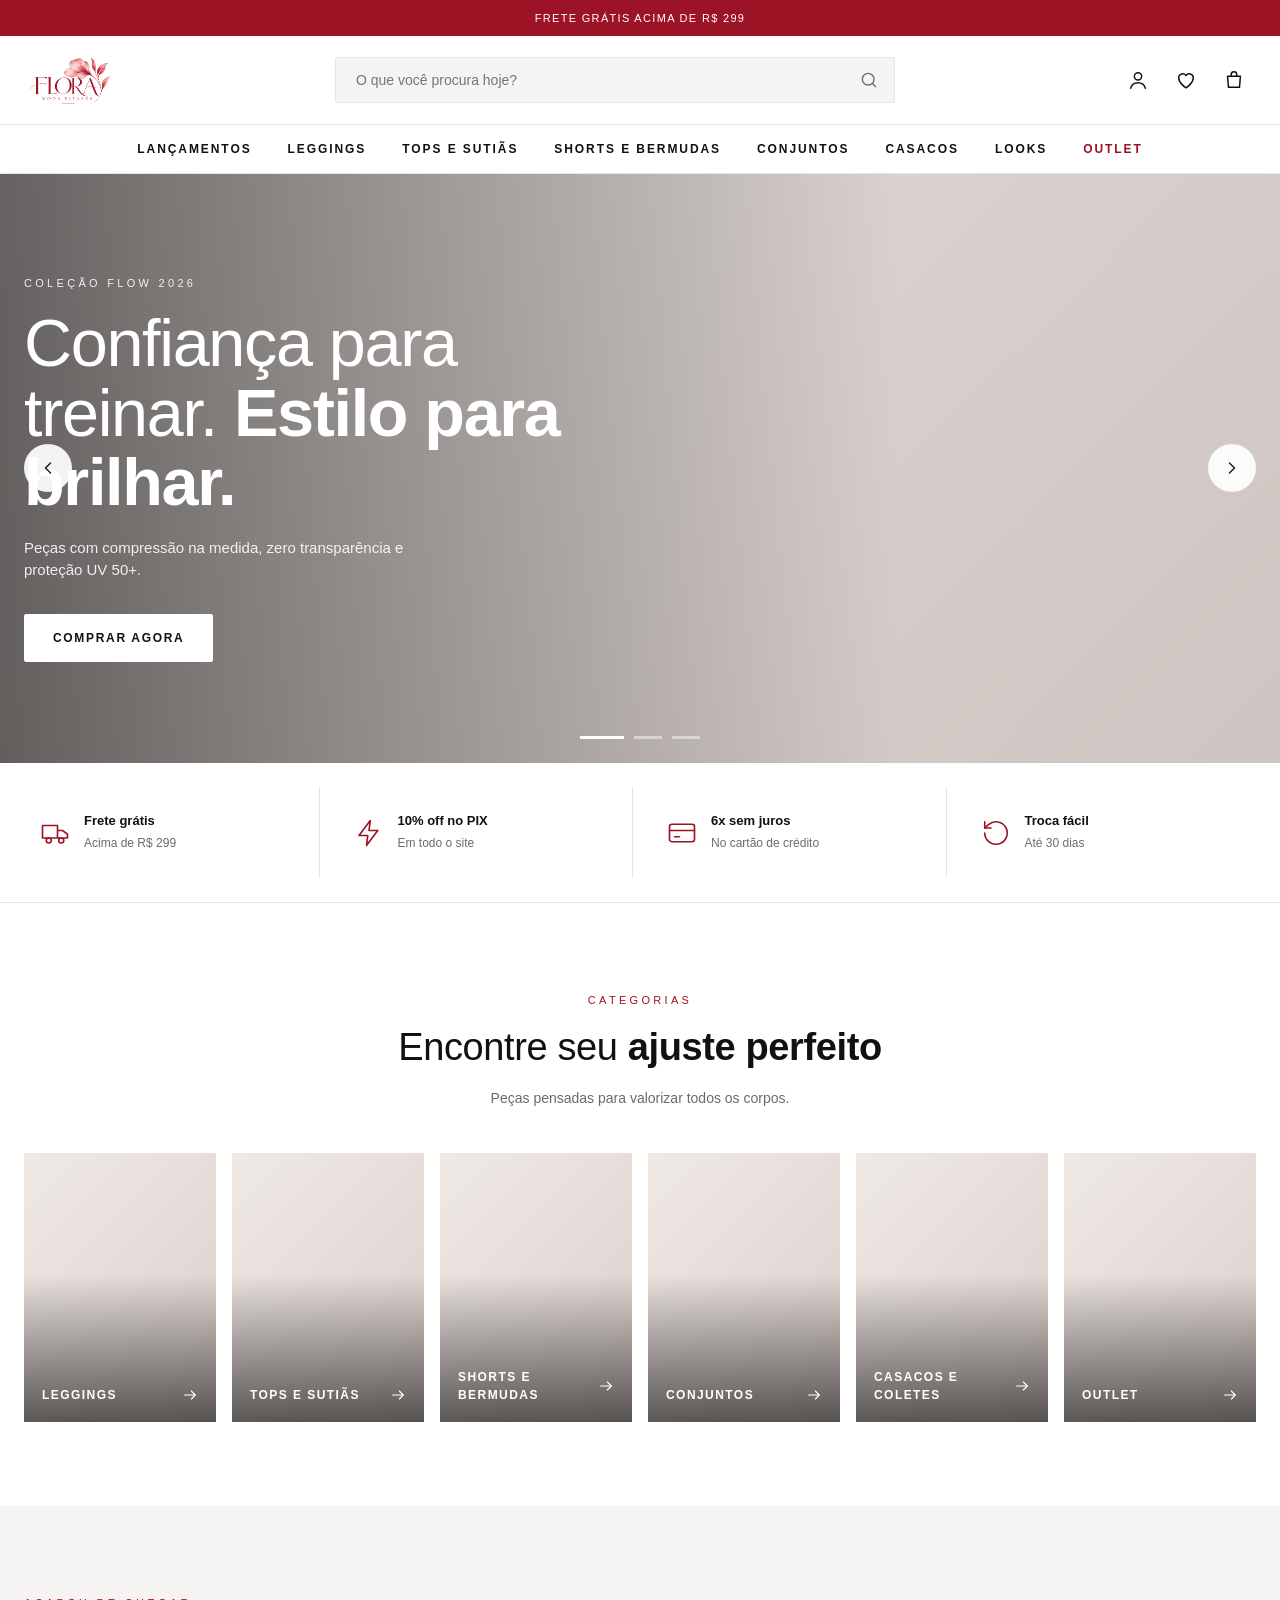
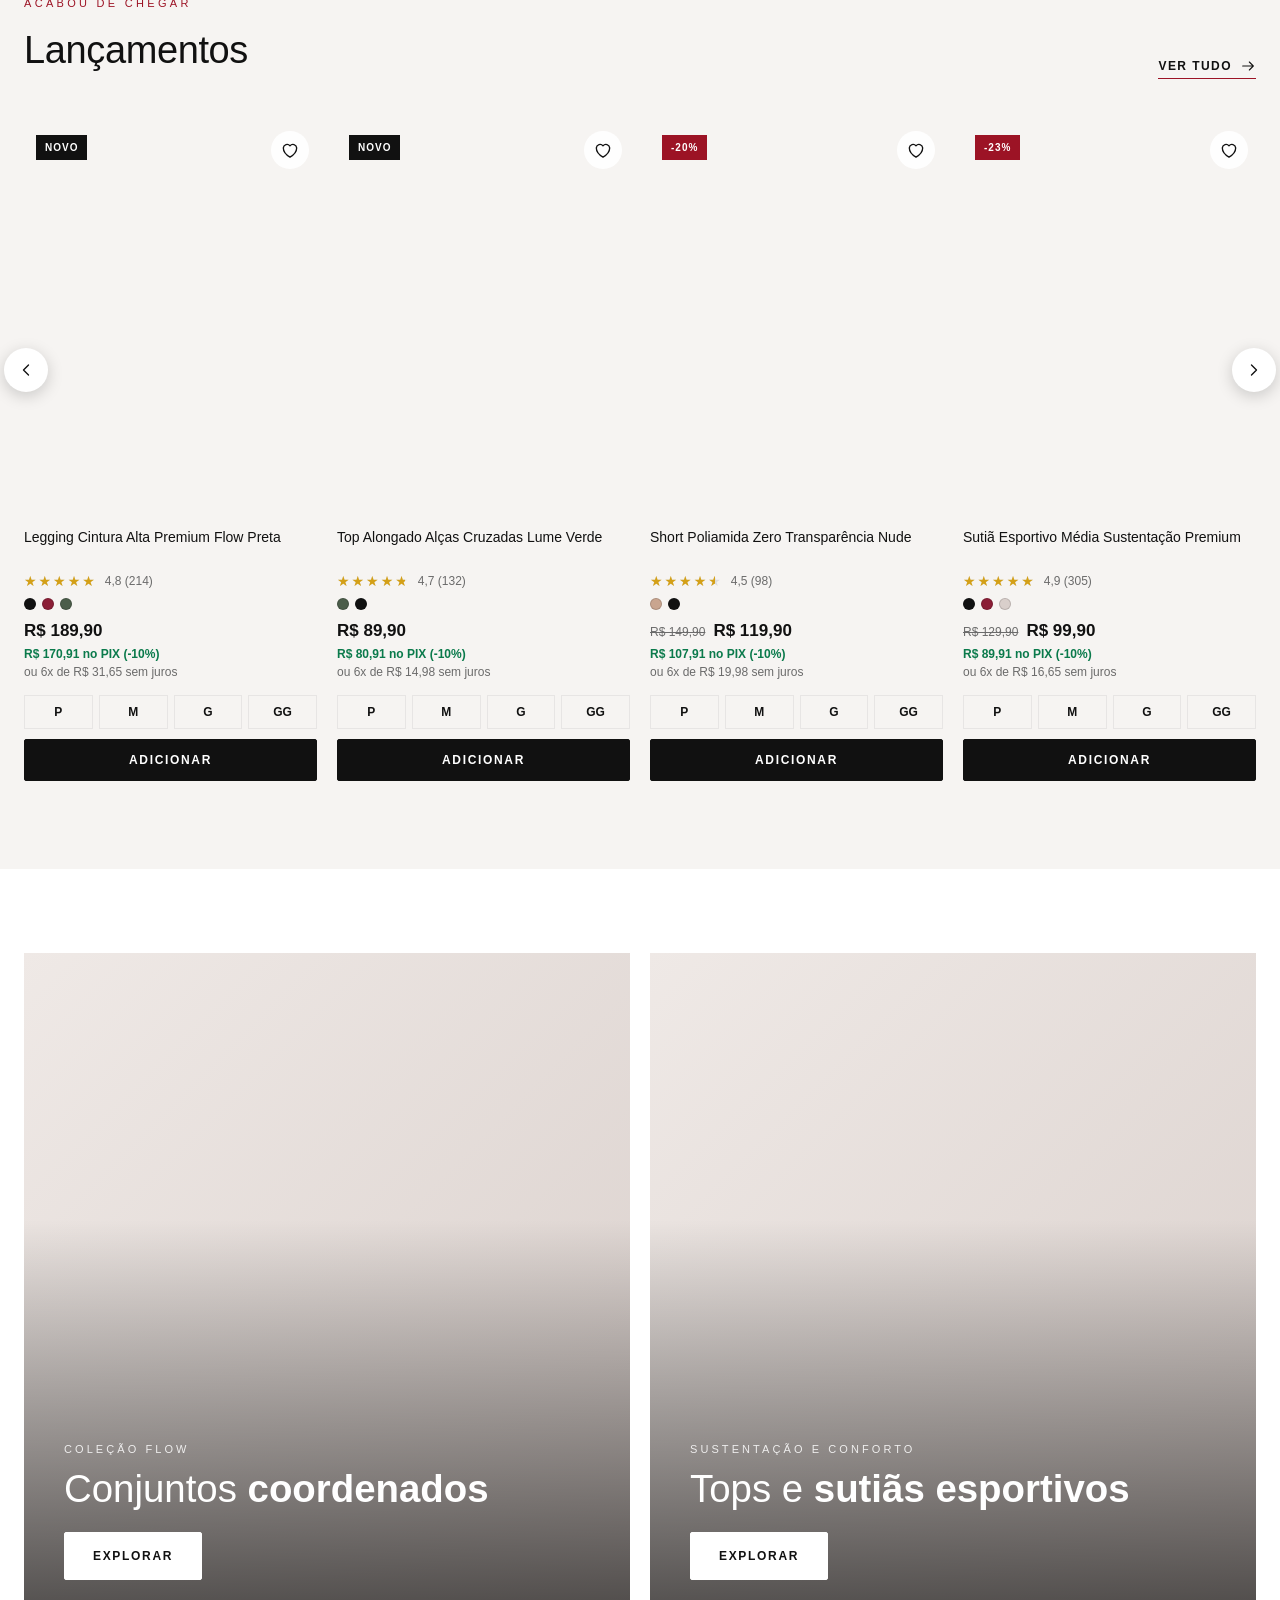
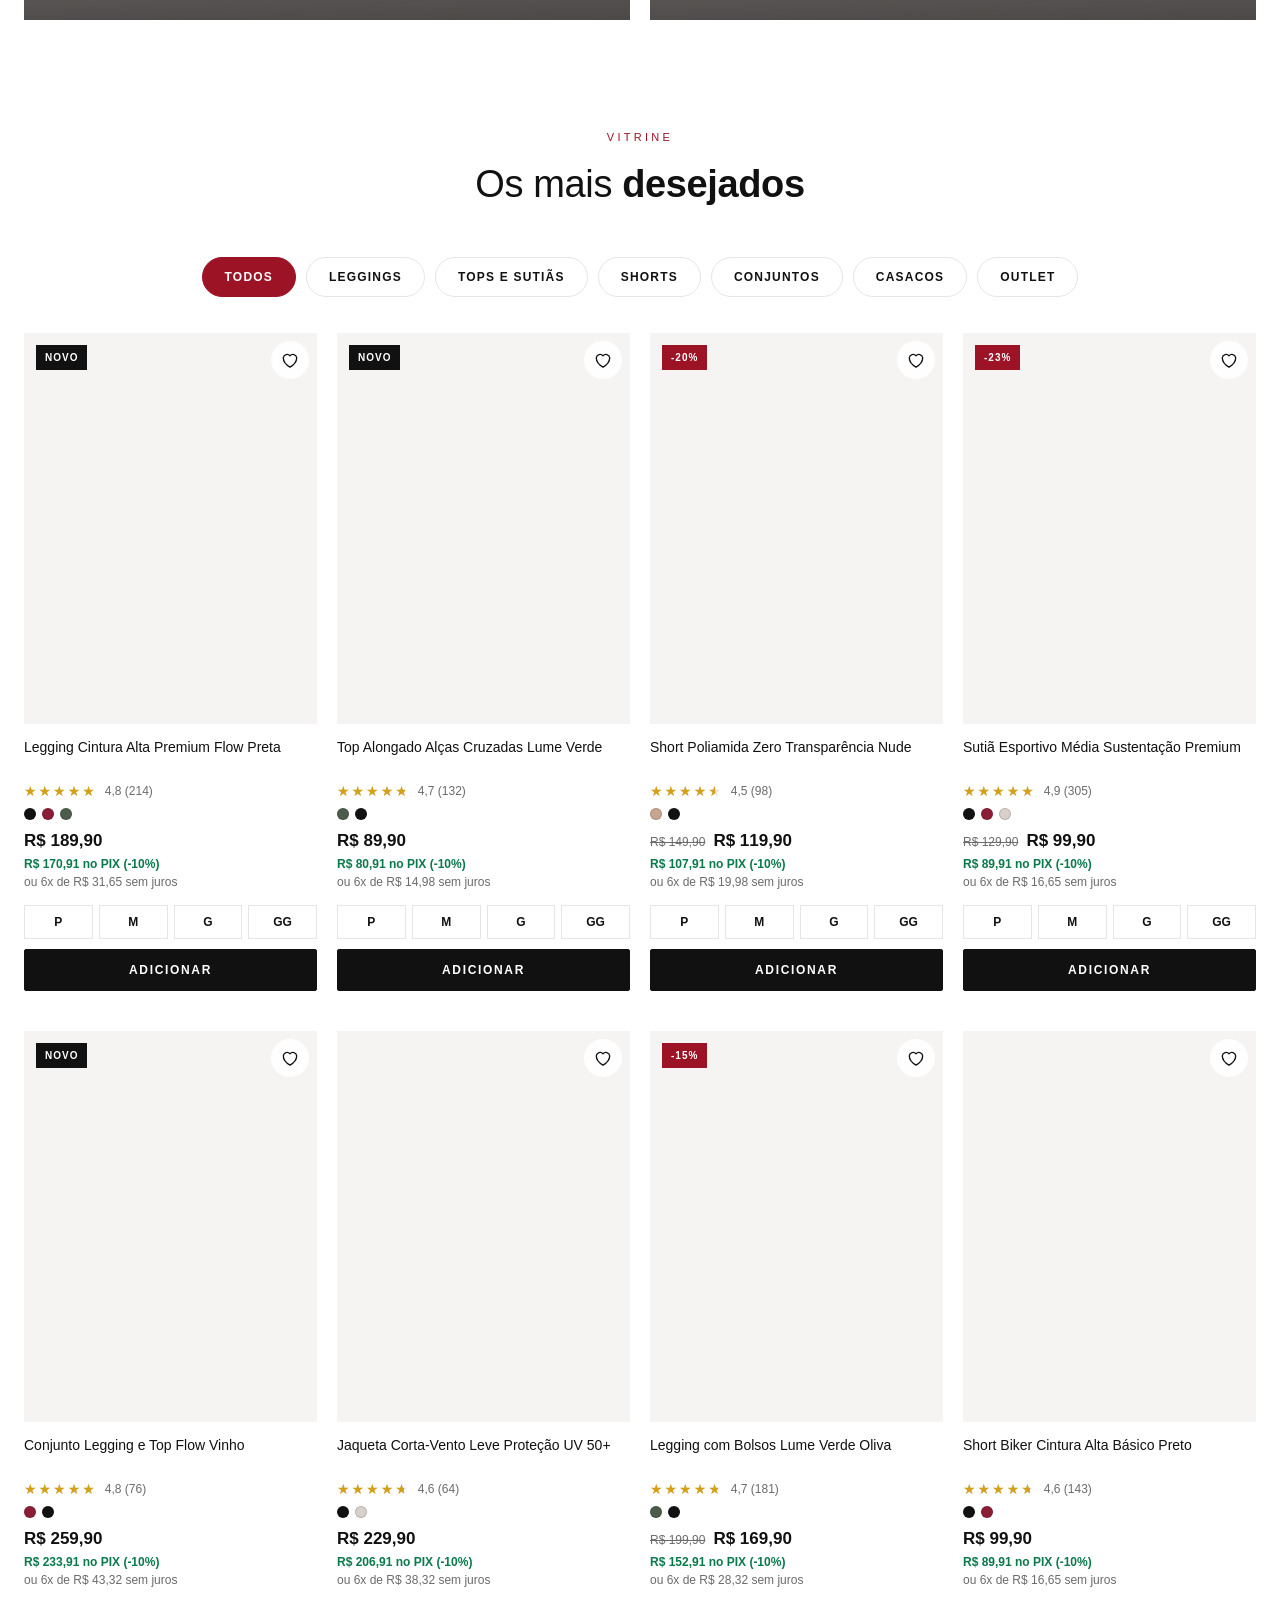
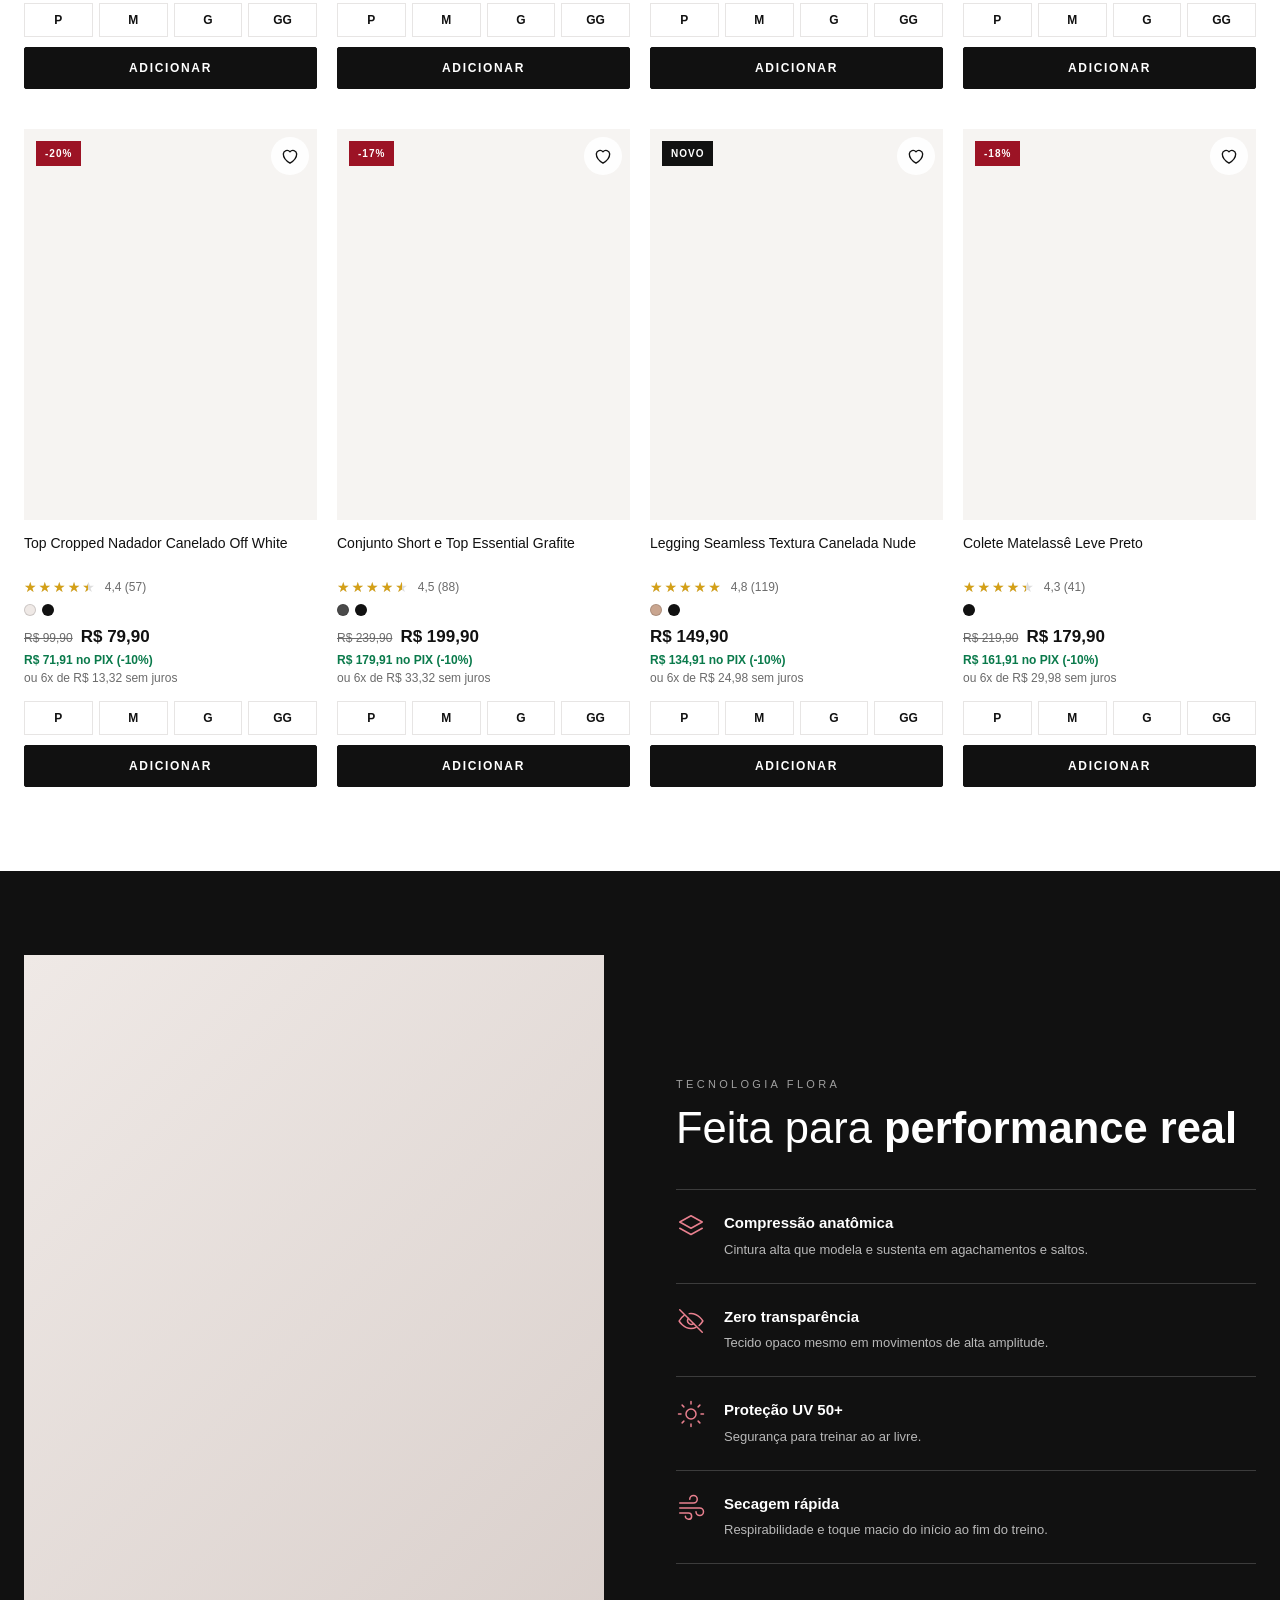
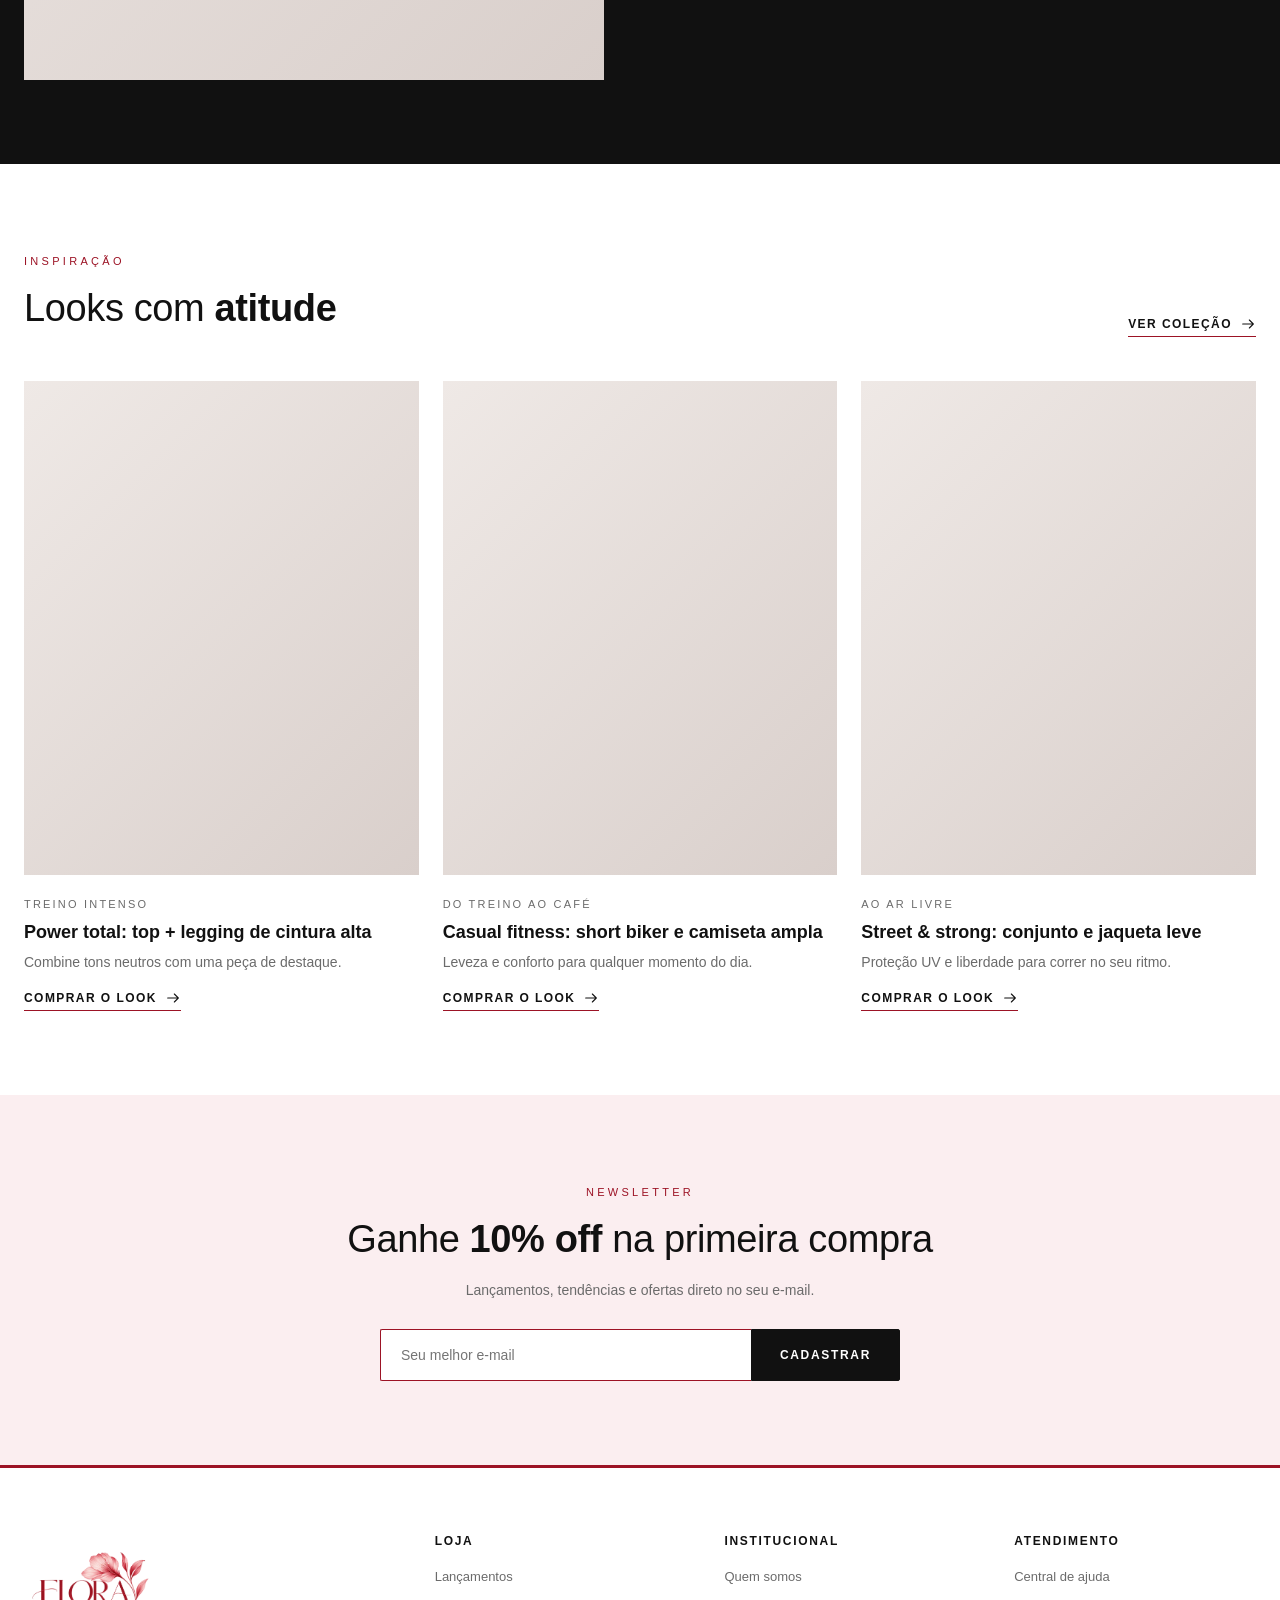
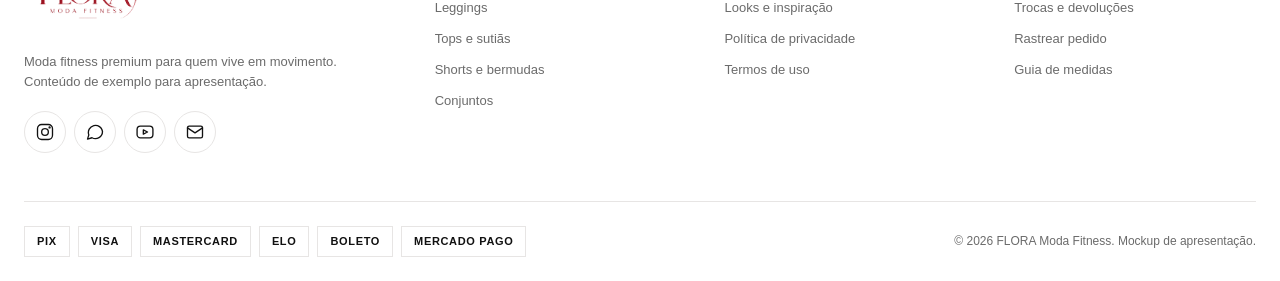
==== commit 7816b13b: "att" ====
--- a/index.html
+++ b/index.html
@@ -32,7 +32,7 @@
 header{position:sticky;top:0;z-index:50;background:#fff;border-bottom:1px solid var(--line)}
 .hmain{display:grid;grid-template-columns:auto 1fr auto;align-items:center;gap:40px;height:88px}
 .logo{display:block;line-height:0;flex:none}
-.logo img{height:72px;width:auto;max-width:100%;aspect-ratio:1.75;object-fit:cover;object-position:center}
+.logo img{height:72px;width:auto;max-width:100%;object-fit:contain;object-position:center}
 .fg .logo img{height:104px}
 .search{position:relative;max-width:560px;width:100%;margin:0 auto}
 .search input{width:100%;height:46px;border:1px solid var(--line);background:var(--soft);padding:0 48px 0 20px;border-radius:2px;font:inherit;font-size:14px;outline:0;transition:.2s}
@@ -456,7 +456,7 @@
 <header>
 <div class="wrap hmain">
 <button class="ib burger" data-act="menu" aria-label="Menu"><svg class="ic"><use href="#i-menu"/></svg></button>
-<a href="#" class="logo" aria-label="FLORA Moda Fitness – início"><img src="https://d31zra5bs5df64.cloudfront.net/prod/3EtgXql2FvedxrFJeAujiJnHUL6/chat/3KbvPkEDDY2ZVzmOKotSdBx5KFa/3KeZ0JCYzmnWmrIu8GUzUfPMUTT.png?Expires=1791923369&Key-Pair-Id=K2FT0I8VPJSP5H&Signature=SeEkyzCt5horEjWClaKCO-iOrT-A43nHk26GCzgrmw-hE2gsfr3b68GAIpjGGn5AWnh-Qa5L1TZbLOjvb5scMB0XfZXho4k~vFfPFOMTlKdCv3E2Y37teAvG~uqyptbOColv2996JLZcwymGlC7KdAJKajhpfC9gmtXpifQ-dREHf42~divhIPFcHz~8eePuSRCGQsilbj9naaTbR0iDMmMcytmSABFkBqnm0Wh~iIJKcKgi9daOgzccbesA2gh1fNnxuM6g0FUwVCmBpwYZQqdTble02Zr5UJ9-Sf9mpyscmuYz8-x3vGwVh1QunqyWPUGf5hMyjsNtT1d9eUd9OQ__" alt="FLORA Moda Fitness" width="126" height="72"></a>
+<a href="./" class="logo" aria-label="FLORA Moda Fitness – início"><img src="logo.png" alt="FLORA Moda Fitness" width="126" height="72"></a>
 <div class="search d" id="sd" style="grid-column:2;grid-row:1">
 <input type="search" placeholder="O que você procura hoje?" data-search autocomplete="off">
 <svg class="ic"><use href="#i-search"/></svg>
@@ -557,7 +557,7 @@
 
 <footer><div class="wrap">
 <div class="fg">
-<div><a href="#" class="logo" aria-label="FLORA Moda Fitness"><img src="https://d31zra5bs5df64.cloudfront.net/prod/3EtgXql2FvedxrFJeAujiJnHUL6/chat/3KbvPkEDDY2ZVzmOKotSdBx5KFa/3KeZ0JCYzmnWmrIu8GUzUfPMUTT.png?Expires=1791923369&Key-Pair-Id=K2FT0I8VPJSP5H&Signature=SeEkyzCt5horEjWClaKCO-iOrT-A43nHk26GCzgrmw-hE2gsfr3b68GAIpjGGn5AWnh-Qa5L1TZbLOjvb5scMB0XfZXho4k~vFfPFOMTlKdCv3E2Y37teAvG~uqyptbOColv2996JLZcwymGlC7KdAJKajhpfC9gmtXpifQ-dREHf42~divhIPFcHz~8eePuSRCGQsilbj9naaTbR0iDMmMcytmSABFkBqnm0Wh~iIJKcKgi9daOgzccbesA2gh1fNnxuM6g0FUwVCmBpwYZQqdTble02Zr5UJ9-Sf9mpyscmuYz8-x3vGwVh1QunqyWPUGf5hMyjsNtT1d9eUd9OQ__" alt="FLORA Moda Fitness" loading="lazy"></a><p>Moda fitness premium para quem vive em movimento. Conteúdo de exemplo para apresentação.</p>
+<div><a href="./" class="logo" aria-label="FLORA Moda Fitness"><img src="logo.png" alt="FLORA Moda Fitness" loading="lazy"></a><p>Moda fitness premium para quem vive em movimento. Conteúdo de exemplo para apresentação.</p>
 <div class="soc"><a href="#" aria-label="Instagram"><svg class="ic"><use href="#i-ig"/></svg></a><a href="#" aria-label="WhatsApp"><svg class="ic"><use href="#i-chat"/></svg></a><a href="#" aria-label="Vídeos"><svg class="ic"><use href="#i-play"/></svg></a><a href="#" aria-label="E-mail"><svg class="ic"><use href="#i-mail"/></svg></a></div></div>
 <details><summary>Loja <svg class="ic"><use href="#i-down"/></svg></summary><ul><li><a href="#lancamentos">Lançamentos</a></li><li><a href="#vitrine" data-cat="leggings">Leggings</a></li><li><a href="#vitrine" data-cat="tops">Tops e sutiãs</a></li><li><a href="#vitrine" data-cat="shorts">Shorts e bermudas</a></li><li><a href="#vitrine" data-cat="conjuntos">Conjuntos</a></li></ul></details>
 <details><summary>Institucional <svg class="ic"><use href="#i-down"/></svg></summary><ul><li><a href="#">Quem somos</a></li><li><a href="#looks">Looks e inspiração</a></li><li><a href="#">Política de privacidade</a></li><li><a href="#">Termos de uso</a></li></ul></details>
